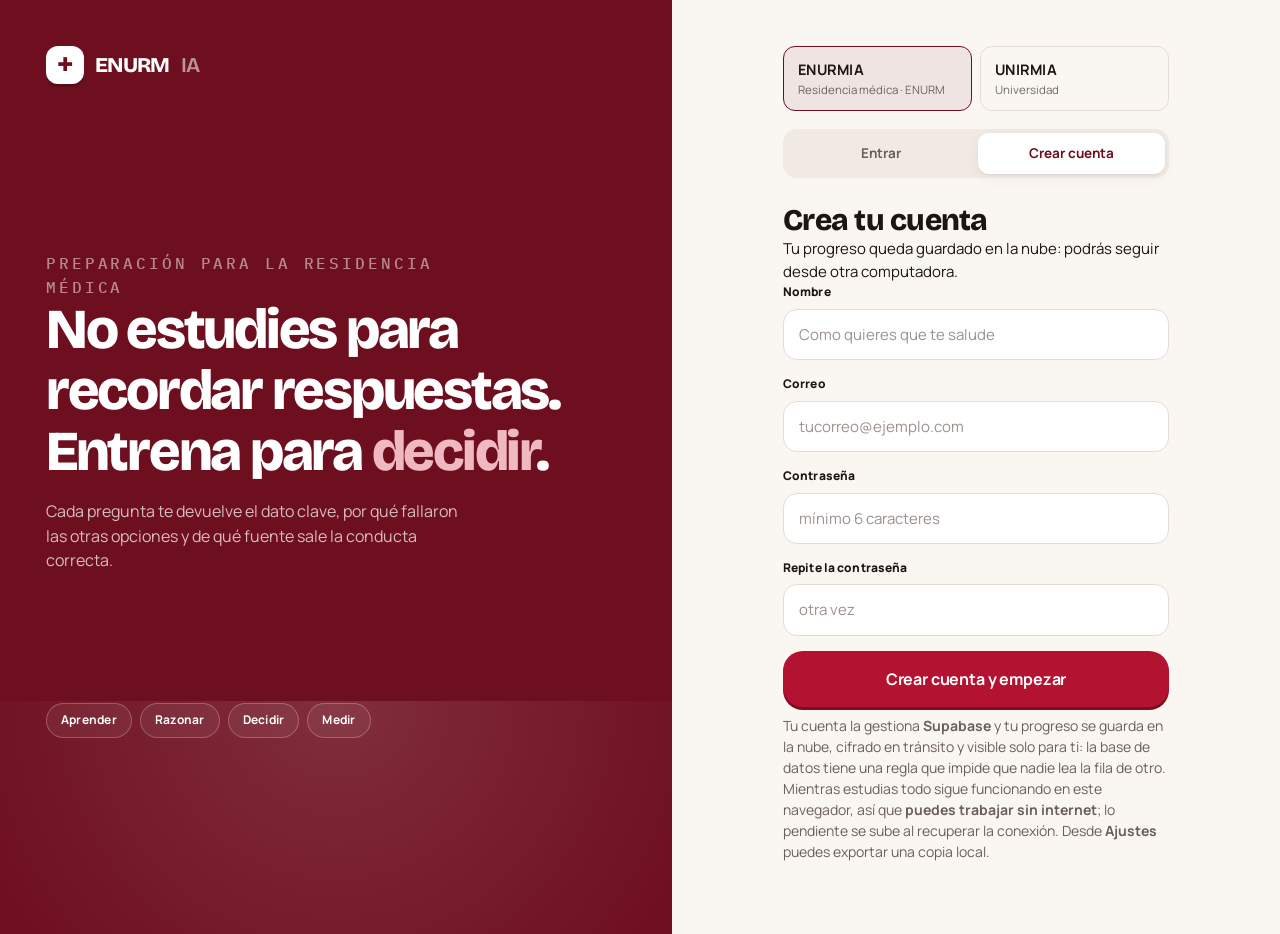
==== index.html @ 2036afc1 "UNIRMIA: completar cuatrimestres 10-13 al estandar extenso (32 materias), renombrar Cuatrimestre->Bl" ====
<!DOCTYPE html>
<html lang="es">
<head>
<meta charset="utf-8">
<meta name="viewport" content="width=device-width,initial-scale=1">
<title>ENURMIA — Entrar</title>
<link rel="icon" href="data:image/svg+xml,<svg xmlns='http://www.w3.org/2000/svg' viewBox='0 0 100 100'><rect width='100' height='100' rx='22' fill='%236E0F1F'/><path d='M12 55h16l7-18 10 34 8-22 6 12h29' stroke='white' stroke-width='7' fill='none' stroke-linecap='round' stroke-linejoin='round'/></svg>">
<link rel="stylesheet" href="assets/css/app.css">
<style>
  /* Selector de programa. Vive solo en la pantalla de entrada, asi que se
     queda aqui y no ensucia la hoja de estilos de la aplicacion. */
  .selector-programa{ display:grid; grid-template-columns:1fr 1fr; gap:8px; margin-bottom:18px; }
  .selector-programa button{
    display:flex; flex-direction:column; gap:2px; align-items:flex-start;
    padding:12px 14px; border-radius:12px; cursor:pointer; font:inherit; text-align:left;
    border:1.5px solid var(--linea, rgba(0,0,0,.12)); background:transparent;
    color:inherit; transition:border-color .15s, background .15s;
  }
  .selector-programa button b{ font-size:14.5px; letter-spacing:.02em; }
  .selector-programa button small{ font-size:11.5px; opacity:.62; line-height:1.3; }
  .selector-programa button:hover{ border-color:currentColor; }
  .selector-programa button.on{
    border-color:var(--acento, #6E0F1F);
    background:color-mix(in srgb, var(--acento, #6E0F1F) 8%, transparent);
  }
  @media (max-width:420px){ .selector-programa{ grid-template-columns:1fr; } }

  /* Planes. Mismo lenguaje que el selector de arriba: fila con borde que
     se enciende al pasar por encima. El precio va a la derecha y alineado
     entre todos para que la comparacion se lea de un vistazo. */
  .plan{
    display:flex; align-items:center; justify-content:space-between; gap:14px;
    width:100%; padding:14px 16px; margin-bottom:9px; border-radius:12px;
    cursor:pointer; font:inherit; text-align:left; color:inherit;
    border:1.5px solid var(--linea, rgba(0,0,0,.12)); background:transparent;
    transition:border-color .15s, background .15s, transform .12s;
  }
  .plan:hover{ border-color:var(--sangria-vivo); transform:translateY(-1px); }
  .plan__nom{ display:flex; flex-direction:column; gap:2px; font-size:14.5px; font-weight:800; }
  .plan__nom small{ font-size:11.5px; font-weight:600; opacity:.62; letter-spacing:0; }
  .plan__nom b{
    font-size:10px; font-weight:800; letter-spacing:.06em; text-transform:uppercase;
    color:var(--quirofano); margin-left:6px;
  }
  .plan__precio{ font-size:16px; font-weight:800; white-space:nowrap; }
  .plan--gratis{ border-color:var(--quirofano); background:var(--quirofano-luz); }
  .plan--gratis:hover{ border-color:var(--quirofano); }
  .plan--mejor{ border-color:var(--sangria-vivo); }
  .plan__sep{
    display:flex; align-items:center; gap:10px;
    margin:16px 0 12px; font-size:11.5px; opacity:.55;
  }
  .plan__sep::before, .plan__sep::after{
    content:''; flex:1; height:1px; background:var(--linea, rgba(0,0,0,.12));
  }

  /* Panel de membresia. Tapa la pantalla entera: la eleccion es el unico
     paso que queda y no conviene que compita con nada de detras. */
  .membresia-velo{
    position:fixed; inset:0; z-index:90;
    display:grid; place-items:center; padding:24px;
    background:rgba(22,16,15,.62); backdrop-filter:blur(3px);
    overflow-y:auto;
  }
  .membresia-velo__caja{
    width:100%; max-width:470px; background:var(--papel, #fff);
    border-radius:18px; padding:30px 28px;
    box-shadow:0 24px 70px rgba(0,0,0,.34);
    animation:subir .22s ease-out;
  }
  @keyframes subir{ from{ opacity:0; transform:translateY(14px); } }
  .membresia-velo__caja h2{ font-size:25px; font-weight:800; line-height:1.15; }
  .membresia-velo__sub{ color:var(--tinta-60); font-size:13.5px; margin:8px 0 22px; }
  .membresia-velo__pie{ font-size:12.5px; color:var(--tinta-60); margin-top:20px; text-align:center; }
  .membresia-velo__volver{
    background:none; border:none; padding:0; margin-bottom:14px;
    font:inherit; font-size:13px; font-weight:700; color:var(--sangria-vivo);
    cursor:pointer;
  }

  /* Dos caminos para pagar: el boton sirve en telefono, el QR en
     computadora, donde wa.me suele abrir una pagina inutil. */
  .pago{ display:grid; grid-template-columns:1fr 1fr; gap:18px; align-items:start; }
  .pago__col{ display:flex; flex-direction:column; gap:9px; }
  .pago__col--qr{ text-align:center; }
  .pago__paso{ font-size:12.5px; font-weight:800; }
  .pago__nota{ font-size:11.5px; color:var(--tinta-60); line-height:1.35; }
  .pago__qr{
    width:100%; max-width:150px; height:auto; margin:0 auto; display:block;
    border:1.5px solid var(--linea, rgba(0,0,0,.12)); border-radius:10px; padding:7px;
    background:#fff;
  }
  .btn--wa{ background:#25D366; border-color:#25D366; color:#0B3D22; }
  .btn--wa:hover{ background:#1FBA59; border-color:#1FBA59; }

  @media (max-width:520px){
    .membresia-velo{ padding:14px; }
    .membresia-velo__caja{ padding:24px 20px; }
    .pago{ grid-template-columns:1fr; gap:22px; }
    .pago__qr{ max-width:190px; }
  }
</style>
</head>
<body>

<main class="acceso">

  <section class="acceso__arte">
    <div class="marca">
      <span class="marca__sello">✚</span>
      <span id="marcaRaiz">ENURM</span><span style="opacity:.55;font-weight:600">IA</span>
    </div>

    <div class="acceso__lema">
      <p class="eyebrow" style="color:rgba(255,255,255,.5)" id="lemaCeja">Preparación para la residencia médica</p>
      <h1 id="lemaTitulo">No estudies para recordar respuestas. Entrena para <em>decidir</em>.</h1>
      <p id="lemaTexto">Cada pregunta te devuelve el dato clave, por qué fallaron las otras opciones y de qué fuente sale la conducta correcta.</p>

      <div class="acceso__trazo">
        <svg class="ecg" viewBox="0 0 600 60" preserveAspectRatio="none" style="--dash:900">
          <path d="M0 30 H80 L92 30 L100 12 L110 48 L120 30 H180 L192 30 L200 10 L212 50 L222 30 H300 L312 30 L320 12 L330 48 L340 30 H420 L432 30 L440 10 L452 50 L462 30 H600"/>
        </svg>
      </div>

      <div class="acceso__pilares">
        <span id="pilar1">Aprender</span><span id="pilar2">Razonar</span><span id="pilar3">Decidir</span><span id="pilar4">Medir</span>
      </div>
    </div>
  </section>

  <section class="acceso__panel">
    <div class="forma">

      <!-- Los dos programas son mundos separados: cuentas distintas, banco de
           preguntas distinto. Por eso esto va ARRIBA del todo y no escondido en
           un ajuste: es lo primero que hay que decidir, no una preferencia. -->
      <div class="selector-programa" role="group" aria-label="Elige tu programa">
        <button type="button" class="on" data-programa="enurm">
          <b>ENURMIA</b><small>Residencia médica · ENURM</small>
        </button>
        <button type="button" data-programa="unirm">
          <b>UNIRMIA</b><small>Universidad</small>
        </button>
      </div>

      <div class="pestanas" role="tablist">
        <button id="tabEntrar" class="on" role="tab">Entrar</button>
        <button id="tabCrear" role="tab">Crear cuenta</button>
      </div>

      <!-- ENTRAR -->
      <form id="formEntrar" autocomplete="on">
        <h2>Bienvenido de vuelta</h2>
        <p>Retoma donde lo dejaste. Tu progreso te está esperando.</p>

        <div class="campo">
          <label for="u1">Correo</label>
          <input id="u1" name="username" type="email" placeholder="tucorreo@ejemplo.com" autocomplete="username" required>
        </div>
        <div class="campo">
          <label for="p1">Contraseña</label>
          <input id="p1" name="password" type="password" placeholder="••••••••" autocomplete="current-password" required>
        </div>

        <button class="btn btn--lg btn--ancho" type="submit">Entrar y continuar</button>
        <div id="avisoEntrar"></div>
        <p class="nota-privacidad" style="margin-top:12px">
          <a href="#" id="olvide">Olvidé mi contraseña</a>
          <span id="zonaLocal" class="hidden"> · <a href="#" id="modoLocal">entrar sin conexión</a></span>
        </p>
      </form>

      <!-- CREAR -->
      <form id="formCrear" class="hidden" autocomplete="on">
        <h2>Crea tu cuenta</h2>
        <p>Tu progreso queda guardado en la nube: podrás seguir desde otra computadora.</p>

        <div class="campo">
          <label for="n2">Nombre</label>
          <input id="n2" type="text" placeholder="Como quieres que te salude" autocomplete="name" required>
        </div>
        <div class="campo">
          <label for="u2">Correo</label>
          <input id="u2" name="username" type="email" placeholder="tucorreo@ejemplo.com" autocomplete="username" required>
        </div>
        <div class="campo">
          <label for="p2">Contraseña</label>
          <input id="p2" name="password" type="password" placeholder="mínimo 6 caracteres" autocomplete="new-password" required>
        </div>
        <div class="campo">
          <label for="p3">Repite la contraseña</label>
          <input id="p3" type="password" placeholder="otra vez" autocomplete="new-password" required>
        </div>

        <button class="btn btn--lg btn--ancho btn--vivo" type="submit">Crear cuenta y empezar</button>
        <div id="avisoCrear"></div>
      </form>

      <p class="nota-privacidad" id="notaPrivacidadPie">
        Tu cuenta la gestiona <b>Supabase</b> y tu progreso se guarda en la nube, cifrado en tránsito y
        visible solo para ti: la base de datos tiene una regla que impide que nadie lea la fila de otro.
        Mientras estudias todo sigue funcionando en este navegador, así que <b>puedes trabajar sin internet</b>;
        lo pendiente se sube al recuperar la conexión. Desde <b>Ajustes</b> puedes exportar una copia local.
      </p>

    </div>
  </section>
</main>

<!-- ============================================================
     PANEL DE MEMBRESIA
     Sale por encima de todo al terminar de crear la cuenta. Va a nivel de
     pagina, no dentro del formulario, porque tiene que tapar la pantalla
     entera. Dos pasos: elegir plan, y si es de pago, pagar y activar.
     ============================================================ -->
<div id="modalPlanes" class="membresia-velo hidden" role="dialog" aria-modal="true"
     aria-labelledby="modalTitulo">
  <div class="membresia-velo__caja">

    <!-- PASO 1: elegir -->
    <div id="pasoElegir">
      <h2 id="modalTitulo">Elige cómo empezar</h2>
      <p class="membresia-velo__sub">Tu cuenta ya está creada. Solo falta decidir con qué acceso entras.</p>

      <button type="button" class="plan plan--gratis" data-plan="prueba" id="btnProbarGratis">
        <span class="plan__nom">Probar gratis<small>3 días completos, sin tarjeta</small></span>
        <span class="plan__precio">RD$0</span>
      </button>

      <div class="plan__sep"><span>o elige tu membresía</span></div>

      <div id="planesPago"></div>

      <div id="avisoPlan"></div>

      <p class="membresia-velo__pie">
        ¿Ya pagaste y tienes tu código?
        <a href="#" id="abrirCanje">Actívalo aquí</a>
      </p>
    </div>

    <!-- PASO 2: pagar y activar -->
    <div id="pasoPagar" class="hidden">
      <button type="button" class="membresia-velo__volver" id="volverPlanes">← Ver los planes</button>
      <h2>Activa tu membresía</h2>
      <p class="membresia-velo__sub">Plan elegido: <b id="planElegido"></b></p>

      <div class="pago">
        <div class="pago__col">
          <p class="pago__paso"><b>1.</b> Escríbenos por WhatsApp</p>
          <a class="btn btn--ancho btn--wa" id="btnWhatsApp" href="#" target="_blank"
             rel="noopener">Abrir WhatsApp</a>
          <p class="pago__nota">Te pasamos el número de cuenta para el pago.</p>
        </div>

        <div class="pago__col pago__col--qr">
          <p class="pago__paso">¿Estás en la computadora?</p>
          <img src="assets/img/qr-whatsapp.png" alt="Código QR para escribirnos por WhatsApp"
               class="pago__qr" width="480" height="480">
          <p class="pago__nota">Escanéalo con la cámara de tu teléfono.</p>
        </div>
      </div>

      <div class="campo" style="margin-top:20px">
        <label for="codigoAcceso"><b>2.</b> Escribe aquí el código que te enviemos</label>
        <input id="codigoAcceso" type="text" placeholder="ENUR-XXXXXXXX"
               autocomplete="off" spellcheck="false" maxlength="20">
      </div>
      <button class="btn btn--lg btn--ancho" type="button" id="btnCanjear">Activar mi membresía</button>
      <div id="avisoCanje"></div>
    </div>

  </div>
</div>

<div class="tostadas" id="tostadas"></div>

<!-- SDK de Supabase servido en local: sin CDN, sin riesgo de que cambie bajo los pies, y disponible sin internet -->
<script src="assets/js/vendor/supabase.js"></script>
<script src="assets/js/nube.js"></script>
<script src="assets/js/almacen.js"></script>
<script>
(function(){
  /* Supabase redirige aqui (fragmento #... o, segun el flujo, en la
     consulta ?...) con `type=signup` justo despues de que el estudiante
     pulsa el enlace de confirmacion de su correo. Se captura ANTES de
     tocar nada mas: crear el cliente de Supabase (mas abajo, en
     Nube.disponible()) puede limpiar ese fragmento de la URL al leerlo
     el mismo. Sin esto, el enlace devolvia aqui en silencio, sin decir
     nada, y era facil de confundir con que el registro no sirvio. */
  const veniaDeConfirmarCorreo = /type=signup/.test(location.hash) || /type=signup/.test(location.search);

  const $ = s => document.querySelector(s);
  /* El correo lo escribe quien se registra y luego se pinta con innerHTML.
     Esta pantalla no carga ui.js, asi que lleva su propio escapador. */
  const esc = t => String(t == null ? '' : t)
    .replace(/&/g, '&amp;').replace(/</g, '&lt;').replace(/>/g, '&gt;')
    .replace(/"/g, '&quot;').replace(/'/g, '&#39;');
  const fEntrar = $('#formEntrar'), fCrear = $('#formCrear');
  const tEntrar = $('#tabEntrar'), tCrear = $('#tabCrear');
  const hayNube = !!(window.Nube && Nube.disponible());

  function pestana(cual){
    const entrar = cual === 'entrar';
    tEntrar.classList.toggle('on', entrar);
    tCrear.classList.toggle('on', !entrar);
    fEntrar.classList.toggle('hidden', !entrar);
    fCrear.classList.toggle('hidden', entrar);
  }
  tEntrar.onclick = () => pestana('entrar');
  tCrear.onclick  = () => pestana('crear');

  /* ---------- programa: ENURMIA o UNIRMIA ----------
     Son dos plataformas con la misma maquinaria pero distinto publico y
     distinto banco de preguntas. Las cuentas NO se comparten: quien se
     registra en una no existe en la otra. Por eso al ENTRAR este selector
     es solo decoracion (manda lo que diga el servidor sobre esa cuenta) y
     al CREAR CUENTA es lo que decide en cual nace. */
  const TEXTOS = {
    enurm: {
      raiz: 'ENURM',
      ceja: 'Preparación para la residencia médica',
      titulo: 'No estudies para recordar respuestas. Entrena para <em>decidir</em>.',
      texto: 'Cada pregunta te devuelve el dato clave, por qué fallaron las otras opciones y de qué fuente sale la conducta correcta.',
      pilares: ['Aprender','Razonar','Decidir','Medir'],
      crear: 'Tu progreso queda guardado en la nube: podrás seguir desde otra computadora.'
    },
    unirm: {
      raiz: 'UNIRM',
      ceja: 'Para estudiantes de medicina',
      titulo: 'Llega al examen sabiendo <em>por qué</em>, no solo qué.',
      texto: 'Preguntas por asignatura, organizadas en bloques, con la explicación completa detrás de cada respuesta.',
      pilares: ['Asignaturas','Razonar','Practicar','Medir'],
      crear: 'Cuenta de estudiante. Tu progreso se guarda en la nube y va contigo a cualquier computadora.'
    }
  };

  let programa = 'enurm';
  try { programa = localStorage.getItem('enurm.programa') === 'unirm' ? 'unirm' : 'enurm'; } catch (e) {}

  /* Definido aqui arriba (antes de pintarPrograma) a proposito: pintarPrograma()
     se llama mas abajo en este mismo script, ANTES de llegar a donde antes
     vivian estas constantes, y una `const` no esta disponible hasta que su
     propia linea se ejecuta (a diferencia de una `function`, que si sube
     entera). Referenciar PRECIOS desde pintarPlanes() con la declaracion
     todavia mas abajo tiraba "Cannot access before initialization". */
  const NOMBRE_PLAN = { mensual:'1 mes', trimestral:'3 meses',
                        semestral:'6 meses', anual:'12 meses' };

  /* UNIRMIA cuesta menos que ENURMIA: son publicos distintos (estudiante
     de universidad vs. residente que ya trabaja) y bancos de tamano
     distinto. Una sola tabla aqui, no dos formularios de precios
     duplicados: pintarPlanes() rehace los botones de #planesPago cada vez
     que cambia el programa elegido. */
  const PRECIOS = {
    enurm: { mensual:450, trimestral:1200, semestral:2500, anual:4000 },
    unirm: { mensual:250, trimestral:700,  semestral:1200, anual:2000 }
  };
  const MESES_PLAN = { mensual:1, trimestral:3, semestral:6, anual:12 };

  function pintarPlanes(){
    const precios = PRECIOS[programa] || PRECIOS.enurm;
    const base = precios.mensual;
    $('#planesPago').innerHTML = ['mensual','trimestral','semestral','anual'].map(id => {
      const precio = precios[id], meses = MESES_PLAN[id];
      const porMes = Math.round(precio / meses);
      const ahorra = base * meses - precio;
      const mejor = id === 'anual';
      const nota = 'RD$' + porMes + ' al mes' + (ahorra > 0 ? ' · ahorras RD$' + ahorra.toLocaleString('es-DO') : '');
      return '<button type="button" class="plan' + (mejor ? ' plan--mejor' : '') +
        '" data-plan="' + id + '" data-meses="' + meses + '" data-precio="' + precio + '">' +
        '<span class="plan__nom">' + esc(NOMBRE_PLAN[id]) + (mejor ? ' <b>mejor precio</b>' : '') +
        '<small>' + nota + '</small></span>' +
        '<span class="plan__precio">RD$' + precio.toLocaleString('es-DO') + '</span></button>';
    }).join('');
  }

  function pintarPrograma(){
    const t = TEXTOS[programa];
    document.getElementById('marcaRaiz').textContent = t.raiz;
    document.getElementById('lemaCeja').textContent = t.ceja;
    document.getElementById('lemaTitulo').innerHTML = t.titulo;
    document.getElementById('lemaTexto').textContent = t.texto;
    t.pilares.forEach((x, i) => { document.getElementById('pilar' + (i + 1)).textContent = x; });
    const sub = fCrear.querySelector('p');
    if (sub) sub.textContent = t.crear;
    document.querySelectorAll('[data-programa]').forEach(b =>
      b.classList.toggle('on', b.dataset.programa === programa));
    document.title = t.raiz + 'IA — Entrar';
    pintarPlanes();
  }

  document.querySelectorAll('[data-programa]').forEach(b => b.onclick = () => {
    programa = b.dataset.programa;
    try { localStorage.setItem('enurm.programa', programa); } catch (e) {}
    pintarPrograma();
  });
  pintarPrograma();

  /* Promoción de registro (26/09/2026-30/09/2026): mientras dura la
     ventana, el botón "Probar gratis" anuncia el mes gratis en vez de
     los 3 días de siempre. Es solo la copia visible -- lo que de verdad
     se otorga lo decide el servidor en abrir_prueba() (MIGRACION_PROMO_
     REGISTRO.sql), que usa su propia fecha, no la de este navegador.
     Pasada la ventana, este bloque deja de aplicar solo, sin que haga
     falta tocar nada más. */
  (function aplicarPromoRegistro(){
    const hoy = new Date();
    const inicio = new Date('2026-09-26T00:00:00');
    const fin = new Date('2026-10-01T00:00:00'); // fin exclusivo: hasta el 30/09 completo
    if (hoy < inicio || hoy >= fin) return;
    const b = document.getElementById('btnProbarGratis');
    if (!b) return;
    const nom = b.querySelector('.plan__nom');
    if (nom) nom.innerHTML = '1 mes gratis<small>Promoción de registro por tiempo limitado, sin tarjeta</small>';
  })();

  function aviso(donde, texto, ok){
    donde.innerHTML = '<div class="aviso' + (ok ? ' aviso--ok' : '') + '">' + texto + '</div>';
  }
  function ocupado(form, si, texto){
    const b = form.querySelector('button[type=submit]');
    if (!b) return;
    if (si){ b.dataset.txt = b.dataset.txt || b.textContent; b.textContent = texto || 'Un momento…'; b.disabled = true; }
    else { b.textContent = b.dataset.txt || b.textContent; b.disabled = false; }
  }

  // Las cuentas locales de antes siguen sirviendo para entrar sin conexion.
  const locales = Almacen.usuarios().filter(u => !u.nube);
  if (locales.length) $('#zonaLocal').classList.remove('hidden');
  if (!Almacen.usuarios().length) pestana('crear');

  if (!hayNube){
    aviso($('#avisoEntrar'), locales.length
      ? 'Sin conexión con el servidor. Puedes entrar sin conexión con una cuenta de este navegador.'
      : 'Sin conexión con el servidor. Necesitas conexión para crear tu cuenta la primera vez.');
  }

  /* Tras autenticar: decidir en que direccion va el progreso.
     Regla: gana el lado con mas actividad acumulada, y si el estudiante
     ya usaba la app con cuenta local, ese progreso se adopta y se sube. */
  async function sincronizarAlEntrar(user, correo){
    const nombre = (user.user_metadata && user.user_metadata.nombre) || (correo || '').split('@')[0];

    /* A que programa pertenece esta cuenta lo decide `perfiles.programa` en
       el servidor, no el boton que este pulsado aqui. Si alguien elige
       UNIRMIA y entra con una cuenta de ENURMIA, entra en ENURMIA: es SU
       cuenta la que manda. El selector solo importa al crear una nueva. */
    let suyo = programa;
    try {
      const perfil = await Nube.perfil();
      if (perfil && perfil.programa) suyo = perfil.programa;
    } catch (e) {}

    Almacen.abrirSesionNube(user.id, nombre, correo, suyo);
    if (suyo !== programa){
      programa = suyo;
      try { localStorage.setItem('enurm.programa', programa); } catch (e) {}
      pintarPrograma();
    }

    const pesoAqui = Almacen.peso(Almacen.datos());
    let r = null;
    try { r = await Nube.bajar(); } catch (e) { r = null; }
    const enNube = (r && r.ok && r.fila && r.fila.datos) ? r.fila.datos : null;
    const pesoNube = Almacen.peso(enNube);

    if (pesoNube > pesoAqui){
      Almacen.adoptar(enNube);
      return 'Progreso recuperado de la nube.';
    }
    if (pesoAqui > 0){
      Almacen.sincronizarYa();
      return 'Subiendo tu progreso de este navegador…';
    }
    // Cuenta de nube recien estrenada y vacia: rescatar la cuenta local previa
    const viejo = Almacen.mejorLocal();
    if (viejo){
      Almacen.adoptar(JSON.parse(JSON.stringify(viejo.datos)));
      Almacen.sincronizarYa();
      return 'Encontramos tu progreso anterior en este navegador y lo estamos subiendo.';
    }
    return '';
  }

  function pasar(donde, texto){
    aviso(donde, texto || 'Listo. Abriendo tu panel…', true);
    setTimeout(() => location.href = 'app.html', 900);
  }

  /* ---------- planes y membresia ----------
     El numero va aqui, en un solo sitio, para poder cambiarlo sin buscar
     por todo el archivo. Formato de wa.me: pais + numero, sin signos.
     (NOMBRE_PLAN, PRECIOS, MESES_PLAN y pintarPlanes viven mas arriba,
     junto a pintarPrograma, que los necesita desde su primera llamada.) */
  const WHATSAPP = '18099991111';

  function verPlanes(){
    $('#modalPlanes').classList.remove('hidden');
    document.body.style.overflow = 'hidden';
  }

  function correoEnUso(){
    return ($('#u2').value.trim() || $('#u1').value.trim()).toLowerCase();
  }

  function textoWhatsApp(plan, precio){
    return 'Hola, quiero activar mi membresía de ' + TEXTOS[programa].raiz + 'IA.\n\n' +
           'Plan: ' + (NOMBRE_PLAN[plan] || plan) + ' — RD$' + precio + '\n' +
           'Mi correo de la cuenta: ' + correoEnUso() + '\n\n' +
           '¿Me pasas el número de cuenta para hacer el pago?';
  }

  function verPaso(cual){
    $('#pasoElegir').classList.toggle('hidden', cual !== 'elegir');
    $('#pasoPagar').classList.toggle('hidden', cual !== 'pagar');
    $('.membresia-velo__caja').scrollTop = 0;
  }

  $('#pasoElegir').addEventListener('click', async e => {
    const b = e.target.closest('.plan');
    if (!b) return;
    const plan = b.dataset.plan;

    if (plan === 'prueba'){
      b.disabled = true;
      aviso($('#avisoPlan'), 'Abriendo tu prueba…', true);
      const r = await Nube.abrirPrueba();
      b.disabled = false;
      if (!r.ok){
        // Si ya la gastó no la dejamos encallada: lo que necesita es pagar,
        // y lo tiene justo delante.
        return aviso($('#avisoPlan'), r.error + ' Elige una membresía para continuar.');
      }
      const mensajeAcceso = r.plan === 'cortesia'
        ? 'Tienes 1 mes completo de regalo por registrarte esta semana. Entrando…'
        : 'Tienes 3 días completos. Entrando…';
      return pasar($('#avisoPlan'), mensajeAcceso);
    }

    $('#planElegido').textContent =
      (NOMBRE_PLAN[plan] || plan) + ' — RD$' + Number(b.dataset.precio).toLocaleString('es-DO');
    $('#btnWhatsApp').href = 'https://wa.me/' + WHATSAPP + '?text=' +
                             encodeURIComponent(textoWhatsApp(plan, b.dataset.precio));
    verPaso('pagar');
  });

  $('#volverPlanes').onclick = () => verPaso('elegir');

  $('#abrirCanje').onclick = e => {
    e.preventDefault();
    $('#planElegido').textContent = 'el que ya pagaste';
    $('#btnWhatsApp').href = 'https://wa.me/' + WHATSAPP;
    verPaso('pagar');
    $('#codigoAcceso').focus();
  };

  $('#btnCanjear').onclick = async () => {
    const codigo = $('#codigoAcceso').value.trim();
    if (codigo.length < 6) return aviso($('#avisoCanje'), 'Escribe el código completo.');

    const b = $('#btnCanjear');
    b.disabled = true; b.textContent = 'Comprobando…';
    const r = await Nube.canjearCodigo(codigo);
    b.disabled = false; b.textContent = 'Activar mi membresía';

    if (!r.ok) return aviso($('#avisoCanje'), r.error);
    pasar($('#avisoCanje'), 'Membresía activa hasta el ' +
          new Date(r.vence + 'T00:00:00').toLocaleDateString('es-DO',
            { day:'numeric', month:'long', year:'numeric' }) + '. Entrando…');
  };

  /* ---------- crear cuenta ---------- */
  fCrear.onsubmit = async e => {
    e.preventDefault();
    const nombre = $('#n2').value.trim();
    const correo = $('#u2').value.trim().toLowerCase();
    const clave = $('#p2').value, clave2 = $('#p3').value;

    if (!/.+@.+\..+/.test(correo)) return aviso($('#avisoCrear'), 'Escribe un correo válido.');
    if (clave.length < 6)  return aviso($('#avisoCrear'), 'La contraseña necesita al menos 6 caracteres.');
    if (clave !== clave2)  return aviso($('#avisoCrear'), 'Las dos contraseñas no coinciden.');
    if (!hayNube)          return aviso($('#avisoCrear'), 'No hay conexión con el servidor. Inténtalo cuando vuelvas a tener internet.');

    ocupado(fCrear, true, 'Creando tu cuenta…');
    const r = await Nube.registrar(correo, clave, nombre, programa);
    if (!r.ok){ ocupado(fCrear, false); return aviso($('#avisoCrear'), r.error); }

    /* Con la confirmacion por correo activada, aqui todavia no hay sesion,
       asi que no se puede abrir la prueba ni canjear nada: el panel de
       planes no cabe en este momento. Se le dice lo que falta y lo que
       viene despues, para que no parezca que el proceso se corto a medias.
       Al entrar ya confirmado, fEntrar detecta que no tiene suscripcion y
       le muestra el panel entonces. */
    if (r.confirmar){
      ocupado(fCrear, false);
      return aviso($('#avisoCrear'),
        '<b>Ya casi.</b> Te enviamos un correo a <b>' + esc(correo) + '</b>. ' +
        'Abre el enlace para confirmar tu cuenta y vuelve a entrar aquí: ' +
        'al hacerlo eliges tu acceso, y puedes empezar con <b>3 días gratis</b>.', true);
    }
    await sincronizarAlEntrar(r.usuario, correo);
    ocupado(fCrear, false);
    // La cuenta ya existe y la sesion esta abierta; ahora elige acceso.
    verPlanes();
  };

  /* ---------- entrar ---------- */
  fEntrar.onsubmit = async e => {
    e.preventDefault();
    const correo = $('#u1').value.trim().toLowerCase();
    const clave  = $('#p1').value;

    if (!hayNube) return aviso($('#avisoEntrar'), 'Sin conexión. Usa “entrar sin conexión” si ya tienes cuenta en este navegador.');

    ocupado(fEntrar, true, 'Entrando…');
    const r = await Nube.entrar(correo, clave);
    if (!r.ok){ ocupado(fEntrar, false); return aviso($('#avisoEntrar'), r.error); }

    const msg = await sincronizarAlEntrar(r.usuario, correo);
    ocupado(fEntrar, false);

    /* Quien nunca eligio acceso (cuentas anteriores a los planes, o quien
       cerro la pestana en esta pantalla) ve los planes en vez de entrar a
       secas. Si ya tiene suscripcion, aunque este vencida, pasa: el
       bloqueo por vencimiento se decide dentro de la app, no aqui. */
    const sus = await Nube.miSuscripcion();
    if (!sus) return verPlanes();

    pasar($('#avisoEntrar'), msg);
  };

  /* ---------- recuperar contrasena ---------- */
  $('#olvide').onclick = async ev => {
    ev.preventDefault();
    const correo = $('#u1').value.trim().toLowerCase();
    if (!/.+@.+\..+/.test(correo)) return aviso($('#avisoEntrar'), 'Escribe arriba tu correo y vuelve a pulsar.');
    if (!hayNube) return aviso($('#avisoEntrar'), 'Necesitas conexión para recuperar la contraseña.');
    const r = await Nube.recuperar(correo);
    aviso($('#avisoEntrar'), r.ok
      ? 'Te enviamos un enlace a <b>' + correo + '</b> para poner una contraseña nueva.'
      : r.error, r.ok);
  };

  /* ---------- salida de emergencia: cuenta local sin conexion ---------- */
  $('#modoLocal').onclick = ev => {
    ev.preventDefault();
    const u = prompt('Usuario local (los de antes de la nube):', locales[0] ? locales[0].usuario : '');
    if (!u) return;
    const c = prompt('Contraseña de esa cuenta local:');
    if (c === null) return;
    const r = Almacen.entrar(u.trim().toLowerCase(), c);
    if (!r.ok) return aviso($('#avisoEntrar'), r.error);
    pasar($('#avisoEntrar'), 'Entrando sin conexión. Lo que estudies se sincronizará cuando entres con tu cuenta de la nube.');
  };

  /* ---------- bienvenida tras confirmar el correo ----------
     Si Supabase acaba de traer al estudiante de vuelta desde el enlace
     de confirmacion, se le avisa aqui mismo en vez de dejarlo en una
     pantalla que no dice nada. Se limpia la URL primero para que el
     fragmento no se quede pegado ni el aviso vuelva a salir si refresca. */
  if (veniaDeConfirmarCorreo) {
    history.replaceState(null, '', location.pathname);
    pestana('entrar');
    (async () => {
      if (!hayNube){
        aviso($('#avisoEntrar'), '✅ <b>Correo confirmado.</b> Entra con tu contraseña cuando tengas conexión.', true);
        return;
      }
      aviso($('#avisoEntrar'), '📬 Confirmando tu cuenta…', true);
      // La confirmacion por enlace ya suele dejar la sesion abierta sola;
      // si no fue asi (por ejemplo, se abrio en otro dispositivo), se le
      // pide entrar con su contraseña, pero siempre dejando claro que el
      // correo SI quedo confirmado.
      const u = await Nube.usuario();
      if (!u){
        aviso($('#avisoEntrar'), '✅ <b>Tu correo quedó confirmado.</b> Ahora entra con tu contraseña para continuar.', true);
        return;
      }
      const msg = await sincronizarAlEntrar(u, u.email);
      const sus = await Nube.miSuscripcion();
      if (!sus) return verPlanes();
      pasar($('#avisoEntrar'), '✅ <b>¡Correo confirmado! Bienvenido a ' + TEXTOS[programa].raiz + 'IA.</b> ' + msg);
    })();
  }

  // si ya hay sesion abierta, pasar directo
  if (Almacen.sesion()) location.replace('app.html');
})();
</script>
</body>
</html>
---- assets/css/app.css ----
/* ============================================================
   ENURMIA — sistema visual
   Direccion: instrumental medico. Sangria como marca,
   materiales de quirofano como paleta de apoyo.
   ============================================================ */

@import url('https://fonts.googleapis.com/css2?family=Bricolage+Grotesque:opsz,wght@12..96,400;12..96,600;12..96,700;12..96,800&family=Manrope:wght@400;500;600;700;800&family=IBM+Plex+Mono:wght@400;500;600&display=swap');

/* ---------- tokens ---------- */
:root{
  --sangria:#6E0F1F;
  --sangria-vivo:#B31331;
  --sangria-luz:#F3DDE0;
  --sangria-tinta:#4A0812;

  --hueso:#FAF6F2;
  --hueso-hondo:#F1E9E3;
  --papel:#FFFFFF;
  --carbon:#16100F;
  --carbon-suave:#2A1F1D;

  --quirofano:#4E8C74;
  --quirofano-luz:#DCEDE4;
  --yodo:#C8873A;
  --yodo-luz:#F7E8D2;
  --suero:#7FA8C4;
  --suero-luz:#DFECF4;
  --lila:#8E7BB0;
  --lila-luz:#EAE3F3;

  --tinta:#1D1512;
  --tinta-60:#6B5F5A;
  --tinta-40:#9C918C;
  --linea:#E7DCD4;

  --display:'Bricolage Grotesque','Manrope',system-ui,sans-serif;
  --texto:'Manrope',system-ui,-apple-system,sans-serif;
  --mono:'IBM Plex Mono',ui-monospace,'Cascadia Mono',monospace;

  --r-xs:10px; --r-sm:14px; --r-md:20px; --r-lg:26px; --r-xl:34px;
  --sombra-baja:0 1px 2px rgba(45,20,15,.06), 0 4px 14px rgba(45,20,15,.05);
  --sombra-media:0 2px 6px rgba(45,20,15,.07), 0 14px 34px rgba(45,20,15,.09);
  --sombra-alta:0 8px 20px rgba(45,20,15,.10), 0 30px 60px rgba(45,20,15,.14);
  --salida:cubic-bezier(.22,1,.36,1);
  --rebote:cubic-bezier(.34,1.56,.64,1);
}

*,*::before,*::after{box-sizing:border-box}
html,body{height:100%}
body{
  margin:0;background:var(--hueso);color:var(--tinta);
  font-family:var(--texto);font-size:15px;line-height:1.55;
  -webkit-font-smoothing:antialiased;
  overflow-x:hidden;
}
h1,h2,h3,h4{font-family:var(--display);margin:0;letter-spacing:-.025em;line-height:1.08;font-weight:700}
p{margin:0}
button,input,textarea,select{font:inherit;color:inherit}
a{color:inherit;text-decoration:none}
::selection{background:var(--sangria-vivo);color:#fff}
:focus-visible{outline:2.5px solid var(--sangria-vivo);outline-offset:3px;border-radius:6px}

/* barra de scroll */
::-webkit-scrollbar{width:11px;height:11px}
::-webkit-scrollbar-track{background:transparent}
::-webkit-scrollbar-thumb{background:#DCCFC7;border:3px solid var(--hueso);border-radius:99px}
::-webkit-scrollbar-thumb:hover{background:#C6B4AA}

/* ---------- utilidades ---------- */
.mono{font-family:var(--mono);font-variant-numeric:tabular-nums}
.eyebrow{font-family:var(--mono);font-size:10.5px;letter-spacing:.18em;text-transform:uppercase;color:var(--tinta-40);font-weight:500}
.muted{color:var(--tinta-60)}
.center{display:grid;place-items:center}
.row{display:flex;align-items:center;gap:12px}
.row-b{display:flex;align-items:center;justify-content:space-between;gap:12px}
.wrap{flex-wrap:wrap}
.grow{flex:1}
.hidden{display:none !important}
.nowrap{white-space:nowrap}

/* ============================================================
   FIRMA VISUAL — el trazo de electrocardiograma
   ============================================================ */
.ecg{display:block;width:100%;height:100%;overflow:visible}
.ecg path{
  fill:none;stroke:currentColor;stroke-width:2;
  stroke-linecap:round;stroke-linejoin:round;
  stroke-dasharray:var(--dash,1000);
  stroke-dashoffset:var(--dash,1000);
  animation:latido 3.2s linear infinite;
}
@keyframes latido{
  0%{stroke-dashoffset:var(--dash,1000)}
  55%,100%{stroke-dashoffset:0}
}
.ecg--pausa path{animation:none;stroke-dashoffset:0}

/* ============================================================
   BOTONES — todo lo presionable se hunde
   ============================================================ */
.btn{
  --btn-bg:var(--sangria);--btn-fg:#fff;--btn-borde:var(--sangria-tinta);
  position:relative;display:inline-flex;align-items:center;justify-content:center;gap:9px;
  padding:12px 22px;border:none;border-radius:var(--r-sm);
  background:var(--btn-bg);color:var(--btn-fg);
  font-weight:700;font-size:14px;letter-spacing:-.01em;cursor:pointer;
  box-shadow:0 3px 0 var(--btn-borde);
  transition:transform .12s var(--salida),box-shadow .12s var(--salida),filter .18s ease;
  user-select:none;
}
.btn:hover{filter:brightness(1.08)}
.btn:active{transform:translateY(3px);box-shadow:0 0 0 var(--btn-borde)}
.btn[disabled]{opacity:.4;pointer-events:none}
.btn--vivo{--btn-bg:var(--sangria-vivo);--btn-borde:#7C0D22}
.btn--carbon{--btn-bg:var(--carbon);--btn-borde:#000}
.btn--verde{--btn-bg:var(--quirofano);--btn-borde:#33604F}
.btn--fantasma{--btn-bg:var(--papel);--btn-fg:var(--tinta);--btn-borde:var(--linea);border:1px solid var(--linea)}
.btn--claro{--btn-bg:var(--sangria-luz);--btn-fg:var(--sangria);--btn-borde:#E2C3C8}
.btn--sm{padding:8px 15px;font-size:13px;border-radius:11px}
.btn--lg{padding:16px 30px;font-size:16px;border-radius:var(--r-md)}
.btn--ancho{width:100%}

.icono{
  display:inline-grid;place-items:center;width:38px;height:38px;flex:none;
  border-radius:50%;border:1px solid var(--linea);background:var(--papel);
  cursor:pointer;box-shadow:0 2px 0 var(--linea);
  transition:transform .12s var(--salida),box-shadow .12s var(--salida),background .18s;
}
.icono:hover{background:var(--hueso-hondo)}
.icono:active{transform:translateY(2px);box-shadow:none}
.icono--activo{background:var(--carbon);color:#fff;border-color:var(--carbon);box-shadow:0 2px 0 #000}

/* ---------- chips ---------- */
.chip{
  display:inline-flex;align-items:center;gap:6px;
  padding:5px 12px;border-radius:99px;background:var(--hueso-hondo);
  font-size:12px;font-weight:700;color:var(--tinta-60);white-space:nowrap;
  border:1px solid transparent;
}
.chip--sangria{background:var(--sangria-luz);color:var(--sangria)}
.chip--verde{background:var(--quirofano-luz);color:#33604F}
.chip--yodo{background:var(--yodo-luz);color:#8A5B1E}
.chip--suero{background:var(--suero-luz);color:#3F6B8C}
.chip--lila{background:var(--lila-luz);color:#5E4A82}
.chip--carbon{background:var(--carbon);color:#fff}
button.chip{cursor:pointer;transition:transform .12s var(--salida)}
button.chip:active{transform:translateY(2px)}
button.chip.on{background:var(--carbon);color:#fff}

/* ---------- cards ---------- */
.card{
  background:var(--papel);border-radius:var(--r-lg);padding:22px;
  box-shadow:var(--sombra-baja);border:1px solid rgba(231,220,212,.75);
  transition:transform .3s var(--salida),box-shadow .3s var(--salida);
}
.card--flota:hover{transform:translateY(-3px);box-shadow:var(--sombra-media)}
.card--sangria{background:var(--sangria);color:#fff;border-color:transparent}
.card--carbon{background:var(--carbon);color:#fff;border-color:transparent}
.card--rosa{background:var(--sangria-luz);border-color:#EBD2D6}
.card--verde{background:var(--quirofano-luz);border-color:#CBE3D7}
.card--suero{background:var(--suero-luz);border-color:#CFE1EC}
.card--yodo{background:var(--yodo-luz);border-color:#EEDABE}
.card--lila{background:var(--lila-luz);border-color:#DDD2EC}

/* ============================================================
   LOGIN
   ============================================================ */
.acceso{min-height:100vh;display:grid;grid-template-columns:1.05fr .95fr}
.acceso__arte{
  position:relative;overflow:hidden;padding:46px;
  background:var(--sangria);color:#fff;display:flex;flex-direction:column;
}
.acceso__arte::after{
  content:'';position:absolute;inset:auto -20% -35% -20%;height:60%;
  background:radial-gradient(60% 100% at 50% 0%,rgba(255,255,255,.13),transparent 70%);
  pointer-events:none;
}
.marca{display:flex;align-items:center;gap:11px;font-family:var(--display);font-weight:800;font-size:21px;letter-spacing:-.03em}
.marca__sello{
  width:38px;height:38px;border-radius:12px;display:grid;place-items:center;
  background:#fff;color:var(--sangria);font-size:19px;flex:none;
  box-shadow:0 3px 0 rgba(0,0,0,.18);
}
/* Centrado en el espacio libre, no pegado al fondo. Con margin-top:auto a
   secas el lema se iba abajo del todo y en pantallas altas quedaba en la
   esquina inferior con un hueco enorme sobre el. Con auto arriba Y abajo
   se reparte el sobrante por igual. */
.acceso__lema{margin-top:auto;margin-bottom:auto;max-width:520px;position:relative;z-index:1}
.acceso__lema h1{font-size:clamp(34px,4.4vw,58px);font-weight:800;letter-spacing:-.04em}
.acceso__lema h1 em{font-style:normal;color:#F0B8C0;position:relative;white-space:nowrap}
.acceso__lema p{margin-top:16px;font-size:16px;color:rgba(255,255,255,.72);max-width:420px}
.acceso__trazo{height:78px;margin-top:26px;color:rgba(255,255,255,.5)}
.acceso__pilares{display:flex;gap:8px;margin-top:26px;flex-wrap:wrap}
.acceso__pilares span{
  padding:7px 14px;border-radius:99px;border:1px solid rgba(255,255,255,.24);
  font-size:12px;font-weight:700;letter-spacing:.02em;background:rgba(255,255,255,.06);
}
.acceso__panel{padding:46px;display:grid;place-items:center;background:var(--hueso)}
.forma{width:100%;max-width:386px}
.forma h2{font-size:30px;font-weight:800}
.forma>p{color:var(--tinta-60);margin-top:8px;margin-bottom:26px;font-size:14px}
.campo{margin-bottom:15px}
.campo label{display:block;font-size:12px;font-weight:800;margin-bottom:7px;letter-spacing:.01em}
.campo input{
  width:100%;padding:13px 15px;border-radius:var(--r-sm);
  border:1.5px solid var(--linea);background:var(--papel);
  transition:border-color .18s,box-shadow .18s,transform .18s var(--salida);
}
.campo input:focus{outline:none;border-color:var(--sangria-vivo);box-shadow:0 0 0 4px rgba(179,19,49,.11)}
.campo input::placeholder{color:var(--tinta-40)}
.pestanas{display:flex;gap:4px;padding:4px;background:var(--hueso-hondo);border-radius:var(--r-sm);margin-bottom:26px}
.pestanas button{
  flex:1;padding:10px;border:none;background:transparent;border-radius:11px;
  font-weight:700;font-size:13.5px;cursor:pointer;color:var(--tinta-60);
  transition:all .22s var(--salida);
}
.pestanas button.on{background:var(--papel);color:var(--sangria);box-shadow:var(--sombra-baja)}
.aviso{
  margin-top:16px;padding:11px 14px;border-radius:var(--r-sm);font-size:13px;font-weight:600;
  background:var(--sangria-luz);color:var(--sangria);border-left:3px solid var(--sangria-vivo);
  animation:aparece .3s var(--salida);
}
.aviso--ok{background:var(--quirofano-luz);color:#33604F;border-left-color:var(--quirofano)}
.nota-privacidad{margin-top:22px;font-size:12px;color:var(--tinta-40);line-height:1.5}

@media(max-width:900px){
  .acceso{grid-template-columns:1fr}
  .acceso__arte{padding:30px;min-height:auto}
  .acceso__lema h1{font-size:34px}
  .acceso__trazo{height:52px;margin-top:18px}
  .acceso__panel{padding:30px 22px 60px}
}

/* ============================================================
   ESQUELETO DE LA APP
   ============================================================ */
.app{display:grid;grid-template-columns:236px 1fr;min-height:100vh}

.rail{
  position:sticky;top:0;height:100vh;padding:20px 14px;
  background:var(--carbon);color:#fff;display:flex;flex-direction:column;gap:6px;
}
.rail__marca{display:flex;align-items:center;gap:10px;padding:6px 8px 20px;font-family:var(--display);font-weight:800;font-size:18px;letter-spacing:-.03em}
.rail__marca .marca__sello{width:32px;height:32px;border-radius:10px;font-size:16px;background:var(--sangria-vivo);color:#fff;box-shadow:0 2px 0 #6E0F1F}
.rail__link{
  display:flex;align-items:center;gap:11px;padding:10px 12px;border-radius:13px;
  color:rgba(255,255,255,.62);font-weight:600;font-size:14px;cursor:pointer;
  border:none;background:transparent;width:100%;text-align:left;
  transition:background .2s,color .2s,transform .12s var(--salida);
}
.rail__link .em{font-size:16px;width:20px;text-align:center;flex:none}
.rail__link:hover{background:rgba(255,255,255,.07);color:#fff}
.rail__link:active{transform:translateY(2px)}
.rail__link.on{background:var(--sangria-vivo);color:#fff;box-shadow:0 3px 0 #6E0F1F}
.rail__sep{height:1px;background:rgba(255,255,255,.1);margin:12px 8px}
.rail__pie{margin-top:auto;padding:12px;border-radius:var(--r-md);background:rgba(255,255,255,.06)}
.rail__pie .eyebrow{color:rgba(255,255,255,.4)}
.rail__racha{display:flex;align-items:baseline;gap:7px;margin-top:4px}
.rail__racha b{font-family:var(--display);font-size:26px;font-weight:800}
.rail__trazo{height:26px;color:var(--sangria-vivo);margin-top:6px}

.lienzo{padding:22px 30px 90px;max-width:1320px;width:100%}

.barra-sup{display:flex;align-items:center;gap:14px;margin-bottom:22px}
.buscador{
  flex:1;max-width:430px;display:flex;align-items:center;gap:9px;
  padding:10px 16px;border-radius:99px;background:var(--papel);
  border:1px solid var(--linea);box-shadow:var(--sombra-baja);
}
.buscador input{border:none;background:transparent;width:100%;outline:none;font-size:14px}
.perfil{
  display:flex;align-items:center;gap:10px;padding:6px 14px 6px 6px;border-radius:99px;
  background:var(--papel);border:1px solid var(--linea);box-shadow:var(--sombra-baja);cursor:pointer;
  transition:transform .12s var(--salida);
}
.perfil:active{transform:translateY(2px)}
.avatar{
  width:34px;height:34px;border-radius:50%;display:grid;place-items:center;flex:none;
  background:var(--sangria);color:#fff;font-weight:800;font-size:14px;font-family:var(--display);
}
.perfil small{display:block;color:var(--tinta-40);font-size:11px;line-height:1.2}
.perfil b{font-size:13px;line-height:1.2}

/* ---------- encabezado de vista ---------- */
.encabezado{margin-bottom:20px}
.encabezado h1{font-size:clamp(26px,3vw,38px);font-weight:800}
.encabezado p{color:var(--tinta-60);margin-top:6px;max-width:640px}

/* ---------- rejillas ---------- */
.rejilla{display:grid;gap:16px}
.rejilla--2{grid-template-columns:repeat(2,1fr)}
.rejilla--3{grid-template-columns:repeat(3,1fr)}
.rejilla--4{grid-template-columns:repeat(4,1fr)}
.rejilla--tablero{grid-template-columns:1.55fr .95fr;align-items:start}
@media(max-width:1100px){
  .rejilla--tablero,.rejilla--4{grid-template-columns:repeat(2,1fr)}
  .rejilla--3{grid-template-columns:repeat(2,1fr)}
}
@media(max-width:720px){
  .rejilla--2,.rejilla--3,.rejilla--4,.rejilla--tablero{grid-template-columns:1fr}
}

/* ---------- metrica ---------- */
.metrica{padding:18px 20px;border-radius:var(--r-lg);background:var(--papel);border:1px solid rgba(231,220,212,.75);box-shadow:var(--sombra-baja)}
.metrica b{display:block;font-family:var(--display);font-size:36px;font-weight:800;letter-spacing:-.04em;line-height:1}
.metrica span{display:block;font-size:12.5px;color:var(--tinta-60);margin-top:5px;font-weight:600}
.metrica .delta{font-size:11.5px;font-weight:700;margin-top:8px;display:inline-block}
.delta--sube{color:var(--quirofano)}
.delta--baja{color:var(--sangria-vivo)}

/* ---------- barras de dominio ---------- */
.barra{height:9px;border-radius:99px;background:var(--hueso-hondo);overflow:hidden}
.barra i{display:block;height:100%;border-radius:99px;background:var(--sangria-vivo);width:0;transition:width 1s var(--salida)}
.barra--fina{height:6px}
.barra i.b-alto{background:var(--quirofano)}
.barra i.b-medio{background:var(--yodo)}
.barra i.b-bajo{background:var(--sangria-vivo)}

.dominio{display:flex;flex-direction:column;gap:14px}
.dominio__fila{cursor:pointer;transition:transform .18s var(--salida)}
.dominio__fila:hover{transform:translateX(3px)}
.dominio__fila .row-b{margin-bottom:6px}
.dominio__fila b{font-size:14px}
.dominio__fila .mono{font-size:13px;font-weight:600}

/* ---------- proxima accion ---------- */
.accion{
  position:relative;overflow:hidden;padding:26px;border-radius:var(--r-xl);
  background:var(--sangria);color:#fff;box-shadow:var(--sombra-media);
}
.accion::after{
  content:'';position:absolute;right:-60px;top:-60px;width:260px;height:260px;border-radius:50%;
  background:radial-gradient(circle,rgba(255,255,255,.12),transparent 68%);
}
.accion h3{font-size:24px;font-weight:800;margin:10px 0 8px;position:relative}
.accion p{color:rgba(255,255,255,.76);font-size:14px;max-width:460px;position:relative}
.accion .btn{margin-top:18px;position:relative}
.accion .eyebrow{color:rgba(255,255,255,.55)}

/* ============================================================
   PREGUNTA
   ============================================================ */
.sesion{max-width:860px;margin:0 auto}
.sesion__barra{
  display:flex;align-items:center;gap:16px;padding:12px 18px;border-radius:99px;
  background:var(--papel);border:1px solid var(--linea);box-shadow:var(--sombra-baja);margin-bottom:20px;
  position:sticky;top:12px;z-index:20;
}
.progreso-pts{display:flex;gap:4px;flex:1;align-items:center}
.pt{height:6px;flex:1;border-radius:99px;background:var(--hueso-hondo);transition:background .3s}
.pt.ok{background:var(--quirofano)}
.pt.mal{background:var(--sangria-vivo)}
.pt.now{background:var(--carbon)}
.pt.marcada{background:var(--yodo)}

.reloj{display:flex;align-items:center;gap:8px;font-family:var(--mono);font-weight:600;font-size:15px}
.reloj__trazo{width:44px;height:20px;color:var(--quirofano)}
.reloj--urgente{color:var(--sangria-vivo)}
.reloj--urgente .reloj__trazo{color:var(--sangria-vivo)}
.reloj--urgente .ecg path{animation-duration:.9s}

.pregunta{
  background:var(--papel);border-radius:var(--r-xl);padding:30px;
  box-shadow:var(--sombra-media);border:1px solid rgba(231,220,212,.7);
  animation:entra .42s var(--salida) both;
}
@keyframes entra{from{opacity:0;transform:translateY(14px) scale(.99)}to{opacity:1;transform:none}}
.pregunta__meta{display:flex;gap:8px;flex-wrap:wrap;margin-bottom:16px}
.pregunta__caso{font-size:17px;line-height:1.68;color:var(--tinta)}
.pregunta__caso strong{background:linear-gradient(transparent 62%,var(--sangria-luz) 62%);font-weight:700}
.pregunta__enunciado{font-family:var(--display);font-size:20px;font-weight:700;margin:22px 0 18px;letter-spacing:-.02em}

.opciones{display:flex;flex-direction:column;gap:10px}
.opcion{
  display:flex;align-items:flex-start;gap:14px;padding:15px 18px;
  border-radius:var(--r-md);border:1.5px solid var(--linea);background:var(--papel);
  cursor:pointer;text-align:left;width:100%;
  transition:transform .14s var(--salida),border-color .2s,background .2s,box-shadow .14s var(--salida);
  box-shadow:0 2px 0 rgba(231,220,212,.9);
}
.opcion:hover{border-color:#D6C3BB;background:#FEFCFB}
.opcion:active{transform:translateY(2px);box-shadow:none}
.opcion__letra{
  width:29px;height:29px;flex:none;border-radius:9px;display:grid;place-items:center;
  background:var(--hueso-hondo);font-family:var(--mono);font-weight:600;font-size:13px;
  transition:background .2s,color .2s;
}
.opcion__texto{flex:1;font-size:15px;line-height:1.5;padding-top:3px}
.opcion.sel{border-color:var(--sangria-vivo);background:var(--sangria-luz);box-shadow:0 2px 0 #E2C3C8}
.opcion.sel .opcion__letra{background:var(--sangria-vivo);color:#fff}
.opcion.correcta{border-color:var(--quirofano);background:var(--quirofano-luz);box-shadow:0 2px 0 #CBE3D7}
.opcion.correcta .opcion__letra{background:var(--quirofano);color:#fff}
.opcion.incorrecta{border-color:var(--sangria-vivo);background:#FBEEF0;box-shadow:0 2px 0 #E2C3C8;animation:tiembla .38s}
.opcion.incorrecta .opcion__letra{background:var(--sangria-vivo);color:#fff}
.opcion.apagada{opacity:.5}
.opcion[disabled]{cursor:default}
@keyframes tiembla{10%,90%{transform:translateX(-2px)}20%,80%{transform:translateX(4px)}30%,50%,70%{transform:translateX(-6px)}40%,60%{transform:translateX(6px)}}

.acciones-pregunta{display:flex;gap:9px;flex-wrap:wrap;margin-top:20px;align-items:center}

/* ---------- confianza ---------- */
.confianza{display:flex;gap:8px;align-items:center;margin-top:18px;padding:12px 15px;border-radius:var(--r-md);background:var(--hueso);border:1px dashed var(--linea)}
.confianza span{font-size:12.5px;font-weight:700;color:var(--tinta-60)}
.confianza button{flex:1}

/* ---------- explicacion ---------- */
.explica{margin-top:20px;animation:aparece .45s var(--salida) both}
@keyframes aparece{from{opacity:0;transform:translateY(10px)}to{opacity:1;transform:none}}
.veredicto{
  display:flex;align-items:center;gap:14px;padding:18px 20px;border-radius:var(--r-md);margin-bottom:14px;
}
.veredicto--ok{background:var(--quirofano-luz);color:#2F5A49}
.veredicto--mal{background:#FBEEF0;color:var(--sangria)}
.veredicto__sello{width:44px;height:44px;border-radius:14px;display:grid;place-items:center;font-size:22px;background:rgba(255,255,255,.65);flex:none}
.veredicto b{font-family:var(--display);font-size:20px;font-weight:800;display:block}
.veredicto small{font-size:13px;opacity:.85}

.bloque{padding:16px 18px;border-radius:var(--r-md);background:var(--hueso);margin-bottom:10px;border-left:3px solid var(--linea)}
.bloque .eyebrow{margin-bottom:6px;display:block}
.bloque p{font-size:14.5px;line-height:1.62}
.bloque--clave{background:var(--yodo-luz);border-left-color:var(--yodo)}
.bloque--porque{background:var(--quirofano-luz);border-left-color:var(--quirofano)}
.bloque--trampa{background:var(--lila-luz);border-left-color:var(--lila)}
.bloque--fuente{background:var(--suero-luz);border-left-color:var(--suero)}
.bloque--fuente p{font-family:var(--mono);font-size:12.5px;line-height:1.55}
.descartes{display:flex;flex-direction:column;gap:8px;margin-top:4px}
.descarte{display:flex;gap:11px;font-size:13.5px;line-height:1.55;padding:11px 14px;border-radius:var(--r-sm);background:var(--papel);border:1px solid var(--linea)}
.descarte b{font-family:var(--mono);color:var(--sangria-vivo);flex:none}

/* ---------- tipo de error ---------- */
.errores-tipo{display:grid;grid-template-columns:repeat(3,1fr);gap:8px;margin-top:8px}
@media(max-width:720px){.errores-tipo{grid-template-columns:repeat(2,1fr)}}
.err-btn{
  padding:11px 12px;border-radius:var(--r-sm);border:1.5px solid var(--linea);background:var(--papel);
  cursor:pointer;font-size:12.5px;font-weight:700;text-align:left;display:flex;gap:8px;align-items:center;
  transition:transform .12s var(--salida),border-color .2s;
}
.err-btn:active{transform:translateY(2px)}
.err-btn.on{border-color:var(--carbon);background:var(--carbon);color:#fff}
.err-punto{width:10px;height:10px;border-radius:3px;flex:none}

/* ============================================================
   RAZONAMIENTO GUIADO
   ============================================================ */
.pasos{display:flex;gap:6px;margin-bottom:20px}
.paso{flex:1;height:5px;border-radius:99px;background:var(--hueso-hondo);position:relative;overflow:hidden}
.paso i{position:absolute;inset:0;background:var(--sangria-vivo);transform:scaleX(0);transform-origin:left;transition:transform .5s var(--salida)}
.paso.hecho i,.paso.actual i{transform:scaleX(1)}
.paso.actual i{background:var(--carbon)}

.campo-largo{
  width:100%;padding:14px 16px;border-radius:var(--r-md);border:1.5px solid var(--linea);
  background:var(--papel);min-height:96px;resize:vertical;line-height:1.6;
  transition:border-color .2s,box-shadow .2s;
}
.campo-largo:focus{outline:none;border-color:var(--sangria-vivo);box-shadow:0 0 0 4px rgba(179,19,49,.1)}

.dx-lista{display:flex;flex-direction:column;gap:8px}
.dx{
  display:flex;align-items:center;gap:12px;padding:13px 16px;border-radius:var(--r-md);
  border:1.5px solid var(--linea);background:var(--papel);cursor:pointer;text-align:left;
  transition:transform .12s var(--salida),border-color .2s,background .2s;
}
.dx:active{transform:translateY(2px)}
.dx.on{border-color:var(--carbon);background:var(--hueso-hondo)}
.dx__marca{width:22px;height:22px;border-radius:7px;border:1.5px solid var(--linea);flex:none;display:grid;place-items:center;font-size:12px;background:var(--papel)}
.dx.on .dx__marca{background:var(--carbon);border-color:var(--carbon);color:#fff}
.dx.acierto{border-color:var(--quirofano);background:var(--quirofano-luz)}
.dx.fallo{border-color:var(--sangria-vivo);background:#FBEEF0}
.dx__nota{font-size:12.5px;color:var(--tinta-60);display:block;margin-top:2px}

/* ============================================================
   CLINICA / PACIENTE VIRTUAL
   ============================================================ */
.consulta{display:grid;grid-template-columns:1.35fr .8fr;gap:18px;align-items:start}
@media(max-width:1000px){.consulta{grid-template-columns:1fr}}

.expediente{background:var(--papel);border-radius:var(--r-xl);border:1px solid var(--linea);box-shadow:var(--sombra-media);overflow:hidden;display:flex;flex-direction:column;height:min(72vh,700px)}
.expediente__cabeza{padding:18px 22px;background:var(--carbon);color:#fff;display:flex;align-items:center;gap:14px}
.expediente__cabeza .avatar{background:var(--sangria-vivo);width:42px;height:42px;font-size:18px}
.expediente__cuerpo{flex:1;overflow-y:auto;padding:20px;display:flex;flex-direction:column;gap:12px;background:var(--hueso)}
.dialogo{max-width:82%;padding:13px 16px;border-radius:18px;font-size:14.5px;line-height:1.58;animation:aparece .34s var(--salida) both}
.dialogo--medico{align-self:flex-end;background:var(--carbon);color:#fff;border-bottom-right-radius:6px}
.dialogo--paciente{align-self:flex-start;background:var(--papel);border:1px solid var(--linea);border-bottom-left-radius:6px}
.dialogo--sistema{align-self:center;background:var(--suero-luz);color:#3F6B8C;font-family:var(--mono);font-size:12px;max-width:100%;text-align:center;border-radius:99px;padding:7px 15px}
.dialogo--hallazgo{align-self:flex-start;background:var(--quirofano-luz);border:1px solid #CBE3D7;border-bottom-left-radius:6px}
.dialogo__quien{display:block;font-size:11px;font-weight:800;opacity:.6;margin-bottom:3px;letter-spacing:.03em;text-transform:uppercase}
.expediente__pie{padding:14px 18px;border-top:1px solid var(--linea);background:var(--papel);display:flex;gap:9px;flex-wrap:wrap}

.vitales{display:grid;grid-template-columns:repeat(2,1fr);gap:9px}
.vital{padding:12px 14px;border-radius:var(--r-md);background:var(--papel);border:1px solid var(--linea)}
.vital b{display:block;font-family:var(--mono);font-size:19px;font-weight:600;letter-spacing:-.02em}
.vital span{font-size:10.5px;color:var(--tinta-40);font-weight:700;letter-spacing:.09em;text-transform:uppercase}
.vital--alerta b{color:var(--sangria-vivo)}
.vital--alerta{background:#FBEEF0;border-color:#EED6DA}

.acciones-clinicas{display:flex;flex-direction:column;gap:7px}
.accion-clinica{
  display:flex;align-items:center;gap:11px;padding:12px 15px;border-radius:var(--r-md);
  border:1.5px solid var(--linea);background:var(--papel);cursor:pointer;text-align:left;width:100%;
  font-size:13.5px;font-weight:600;
  transition:transform .12s var(--salida),border-color .2s,background .2s;
}
.accion-clinica:hover{border-color:#D6C3BB;background:#FEFCFB}
.accion-clinica:active{transform:translateY(2px)}
.accion-clinica.usada{opacity:.45}
.accion-clinica .em{font-size:16px}
.accion-clinica small{display:block;font-weight:600;color:var(--tinta-40);font-size:11.5px}

/* ============================================================
   MAPA DE CONOCIMIENTO
   ============================================================ */
.mapa{display:flex;flex-direction:column;gap:10px}
.nodo{
  border-radius:var(--r-md);border:1px solid var(--linea);background:var(--papel);overflow:hidden;
}
.nodo__cabeza{display:flex;align-items:center;gap:13px;padding:15px 18px;cursor:pointer;width:100%;background:transparent;border:none;text-align:left;transition:background .2s}
.nodo__cabeza:hover{background:var(--hueso)}
.nodo__flecha{transition:transform .3s var(--salida);font-size:12px;color:var(--tinta-40)}
.nodo.abierto .nodo__flecha{transform:rotate(90deg)}
.nodo__hijos{display:none;padding:0 18px 15px 50px;flex-direction:column;gap:9px}
.nodo.abierto .nodo__hijos{display:flex;animation:aparece .3s var(--salida)}
.hoja{display:flex;align-items:center;gap:12px;padding:10px 14px;border-radius:var(--r-sm);background:var(--hueso);cursor:pointer;border:1px solid transparent;transition:transform .14s var(--salida),border-color .2s}
.hoja:hover{border-color:var(--linea);transform:translateX(3px)}
.hoja .barra{width:110px;flex:none}

/* ---------- grafico de linea ---------- */
.grafico{width:100%;height:190px;overflow:visible}
.grafico .eje{stroke:var(--linea);stroke-width:1;stroke-dasharray:3 5}
.grafico .linea{fill:none;stroke:var(--sangria-vivo);stroke-width:2.5;stroke-linecap:round;stroke-linejoin:round}
.grafico .area{fill:url(#degradadoSangria);opacity:.16}
.grafico .punto{fill:var(--papel);stroke:var(--sangria-vivo);stroke-width:2.5}
.grafico text{font-family:var(--mono);font-size:10px;fill:var(--tinta-40)}

/* ---------- anillo de preparacion ---------- */
.anillo{display:grid;place-items:center;position:relative;width:210px;height:210px;margin:0 auto}
.anillo svg{transform:rotate(-90deg);width:100%;height:100%}
.anillo circle{fill:none;stroke-width:16;stroke-linecap:round}
.anillo .fondo{stroke:var(--hueso-hondo)}
.anillo .valor{stroke:var(--sangria-vivo);transition:stroke-dashoffset 1.4s var(--salida)}
.anillo__centro{position:absolute;text-align:center}
.anillo__centro b{display:block;font-family:var(--display);font-size:52px;font-weight:800;line-height:1;letter-spacing:-.05em}
.anillo__centro span{font-size:11px;font-weight:800;letter-spacing:.14em;text-transform:uppercase;color:var(--tinta-40)}

/* ---------- medallas y niveles ---------- */
.medallas{display:grid;grid-template-columns:repeat(auto-fill,minmax(150px,1fr));gap:11px}
.medalla{padding:15px;border-radius:var(--r-md);background:var(--hueso);border:1px dashed var(--linea);text-align:center;opacity:.5;transition:all .3s var(--salida)}
.medalla.ganada{opacity:1;background:var(--papel);border-style:solid;border-color:var(--yodo);box-shadow:var(--sombra-baja)}
.medalla .em{font-size:26px;display:block;margin-bottom:7px;filter:grayscale(1)}
.medalla.ganada .em{filter:none;animation:brota .5s var(--rebote)}
.medalla b{font-size:12.5px;display:block;line-height:1.3}
.medalla small{font-size:11px;color:var(--tinta-40)}
@keyframes brota{from{transform:scale(.4)}to{transform:scale(1)}}

/* ---------- desafio ---------- */
.desafio-hud{display:flex;align-items:center;gap:18px;padding:14px 20px;border-radius:var(--r-lg);background:var(--carbon);color:#fff;margin-bottom:18px}
.vidas{display:flex;gap:5px}
.vida{font-size:17px;transition:all .3s var(--salida)}
.vida.perdida{filter:grayscale(1);opacity:.28;transform:scale(.8)}
.multi{font-family:var(--display);font-size:24px;font-weight:800;color:#F0B8C0}
.combo{padding:4px 11px;border-radius:99px;background:var(--sangria-vivo);font-size:12px;font-weight:800;animation:pulso 1.4s ease-in-out infinite}
@keyframes pulso{50%{transform:scale(1.07)}}

/* ---------- lista de biblioteca ---------- */
.filtros{display:flex;gap:7px;flex-wrap:wrap;margin-bottom:18px}
.item-lista{
  display:flex;align-items:center;gap:14px;padding:15px 18px;border-radius:var(--r-md);
  background:var(--papel);border:1px solid var(--linea);cursor:pointer;
  transition:transform .16s var(--salida),box-shadow .16s var(--salida);
}
.item-lista:hover{transform:translateY(-2px);box-shadow:var(--sombra-media)}
.item-lista__n{font-family:var(--mono);font-size:11.5px;color:var(--tinta-40);width:52px;flex:none}

/* ---------- toast ---------- */
.tostadas{position:fixed;bottom:22px;left:50%;transform:translateX(-50%);display:flex;flex-direction:column;gap:9px;z-index:200;align-items:center}
.tostada{
  padding:12px 20px;border-radius:99px;background:var(--carbon);color:#fff;
  font-size:13.5px;font-weight:700;box-shadow:var(--sombra-alta);
  animation:sube .4s var(--rebote) both;display:flex;align-items:center;gap:9px;
}
.tostada--ok{background:var(--quirofano)}
.tostada--mal{background:var(--sangria-vivo)}
.tostada.sale{animation:baja .3s var(--salida) both}
@keyframes sube{from{opacity:0;transform:translateY(22px) scale(.92)}to{opacity:1;transform:none}}
@keyframes baja{to{opacity:0;transform:translateY(14px) scale(.96)}}

/* ---------- modal ---------- */
.velo{position:fixed;inset:0;background:rgba(22,16,15,.55);backdrop-filter:blur(4px);z-index:150;display:grid;place-items:center;padding:22px;animation:aparece .25s ease both}
.modal{background:var(--papel);border-radius:var(--r-xl);padding:30px;max-width:520px;width:100%;box-shadow:var(--sombra-alta);animation:brotaModal .38s var(--rebote) both;max-height:88vh;overflow-y:auto}
@keyframes brotaModal{from{opacity:0;transform:scale(.94) translateY(14px)}to{opacity:1;transform:none}}

/* ---------- barra inferior movil ---------- */
.movil{display:none}
@media(max-width:900px){
  .app{grid-template-columns:1fr}
  .rail{display:none}
  .lienzo{padding:16px 16px 96px}
  .movil{
    display:flex;position:fixed;bottom:12px;left:12px;right:12px;z-index:100;
    background:var(--carbon);border-radius:99px;padding:7px;justify-content:space-around;
    box-shadow:var(--sombra-alta);
  }
  .movil button{
    border:none;background:transparent;color:rgba(255,255,255,.6);padding:9px 14px;border-radius:99px;
    font-size:18px;cursor:pointer;transition:all .2s var(--salida);
  }
  .movil button.on{background:var(--sangria-vivo);color:#fff}
  .sesion__barra{flex-wrap:wrap;border-radius:var(--r-lg);position:static}
  .pregunta{padding:20px}
  .encabezado h1{font-size:26px}
  .expediente{height:auto;min-height:60vh}
}

/* ---------- entradas escalonadas ---------- */
.escalona>*{animation:entra .5s var(--salida) both}
.escalona>*:nth-child(1){animation-delay:.02s}
.escalona>*:nth-child(2){animation-delay:.06s}
.escalona>*:nth-child(3){animation-delay:.1s}
.escalona>*:nth-child(4){animation-delay:.14s}
.escalona>*:nth-child(5){animation-delay:.18s}
.escalona>*:nth-child(6){animation-delay:.22s}
.escalona>*:nth-child(7){animation-delay:.26s}
.escalona>*:nth-child(8){animation-delay:.3s}

@media(prefers-reduced-motion:reduce){
  *,*::before,*::after{animation-duration:.01ms !important;animation-iteration-count:1 !important;transition-duration:.01ms !important}
}

/* ============================================================
   FLASHCARDS
   ============================================================ */
.tarjeta-zona{max-width:640px;margin:0 auto;display:flex;flex-direction:column;align-items:center}

.tarjeta{
  width:100%;height:min(46vh,380px);position:relative;cursor:pointer;
  perspective:1400px;
}
.tarjeta__cara{
  position:absolute;inset:0;border-radius:var(--r-xl);padding:34px;
  display:flex;flex-direction:column;align-items:center;justify-content:center;text-align:center;
  backface-visibility:hidden;-webkit-backface-visibility:hidden;
  transition:transform .55s var(--salida),box-shadow .55s var(--salida);
  box-shadow:var(--sombra-media);
}
.tarjeta__cara--frente{
  background:var(--papel);border:1px solid var(--linea);
  transform:rotateY(0deg);
}
.tarjeta__cara--dorso{
  background:var(--sangria);color:#fff;transform:rotateY(180deg);
}
.tarjeta.girada .tarjeta__cara--frente{transform:rotateY(-180deg)}
.tarjeta.girada .tarjeta__cara--dorso{transform:rotateY(0deg)}

.tarjeta__texto{
  font-family:var(--display);font-size:clamp(19px,2.6vw,26px);font-weight:700;
  line-height:1.32;letter-spacing:-.02em;margin-top:14px;
}
.tarjeta__cara--dorso .tarjeta__texto{font-weight:600}
.tarjeta__mas{
  margin-top:16px;padding-top:14px;border-top:1px solid rgba(255,255,255,.22);
  font-size:14px;line-height:1.55;color:rgba(255,255,255,.72);font-family:var(--texto);
}
.tarjeta__pista{
  position:absolute;bottom:20px;left:0;right:0;
  font-family:var(--mono);font-size:11px;letter-spacing:.1em;
  text-transform:uppercase;color:var(--tinta-40);
}
.tarjeta:hover .tarjeta__cara--frente{box-shadow:var(--sombra-alta)}
.tarjeta:active .tarjeta__cara{transform:scale(.99)}
.tarjeta.girada:active .tarjeta__cara--frente{transform:rotateY(-180deg) scale(.99)}
.tarjeta.girada:active .tarjeta__cara--dorso{transform:rotateY(0deg) scale(.99)}

.calificar{width:100%;margin-top:22px;animation:aparece .3s var(--salida) both}
.calificar__botones{display:grid;grid-template-columns:repeat(4,1fr);gap:8px}
.calificar__b{flex-direction:column;gap:2px;padding:13px 8px}
.calificar__b b{font-size:14px;line-height:1.1}
.calificar__b small{font-size:10.5px;opacity:.7;font-weight:600}

@media(max-width:720px){
  .tarjeta{height:min(52vh,340px)}
  .tarjeta__cara{padding:24px}
  .calificar__botones{grid-template-columns:repeat(2,1fr)}
}
@media(prefers-reduced-motion:reduce){
  .tarjeta__cara{transition:none}
}

/* ============================================================
   ESTUDIAR — lectura de los temas
   ============================================================ */
.apuntes-rejilla{display:grid;grid-template-columns:repeat(auto-fill,minmax(250px,1fr));gap:12px}
.apunte{position:relative;display:flex;flex-direction:column;gap:6px;text-align:left;
  padding:16px 16px 14px;background:var(--papel);border:1px solid var(--linea);
  border-bottom:3px solid var(--linea);border-radius:var(--r-sm);cursor:pointer;
  transition:transform .18s var(--salida),box-shadow .18s var(--salida),border-color .18s}
.apunte:hover{transform:translateY(-2px);box-shadow:var(--sombra-media);border-color:var(--sangria-luz)}
.apunte:active{transform:translateY(1px);border-bottom-width:1px;margin-bottom:2px}
.apunte__t{font-family:var(--display);font-weight:650;font-size:15.5px;line-height:1.25;color:var(--tinta)}
.apunte__idea{font-size:12.5px;color:var(--tinta-60);line-height:1.5}
.apunte__pie{display:flex;align-items:center;gap:8px;margin-top:4px;
  font-family:var(--mono);font-size:10.5px;color:var(--tinta-40);text-transform:uppercase;letter-spacing:.06em}
.apunte--leido{border-left:3px solid var(--quirofano)}
.apunte--leido .apunte__pie{color:var(--quirofano)}

.lectura{display:grid;grid-template-columns:200px minmax(0,1fr);gap:32px;align-items:start;max-width:880px}
.lectura__indice{position:sticky;top:84px;display:flex;flex-direction:column;gap:2px;
  padding-left:12px;border-left:1px solid var(--linea)}
.lectura__indice a{padding:5px 0;font-size:12.5px;line-height:1.35;color:var(--tinta-40);
  text-decoration:none;border-left:2px solid transparent;margin-left:-13px;padding-left:11px;
  transition:color .15s,border-color .15s}
.lectura__indice a:hover{color:var(--sangria-vivo)}
.lectura__indice a.act{color:var(--sangria);border-left-color:var(--sangria-vivo);font-weight:600}

.texto{max-width:64ch}
.texto h2{font-family:var(--display);font-weight:650;font-size:21px;line-height:1.2;
  margin:34px 0 12px;color:var(--tinta);scroll-margin-top:90px}
.texto h2:first-child{margin-top:0}
.texto h2::before{content:'';display:block;width:26px;height:2px;background:var(--sangria-vivo);
  margin-bottom:10px;border-radius:2px}
.texto p{font-size:15px;line-height:1.75;color:var(--tinta);margin:0 0 14px}
.texto p strong{font-weight:700;color:var(--sangria-tinta)}
.texto em{font-style:normal;font-weight:600;color:var(--sangria-vivo)}

.foco,.alarma,.recordar{border-radius:var(--r-sm);padding:15px 17px;margin:20px 0}
.foco{background:var(--suero-luz);border-left:3px solid var(--suero)}
.alarma{background:var(--sangria-luz);border-left:3px solid var(--sangria-vivo)}
.recordar{background:var(--carbon);color:#F3EAE6;border-left:3px solid var(--yodo)}
.foco__t,.alarma__t,.recordar__t{font-family:var(--mono);font-size:10.5px;text-transform:uppercase;
  letter-spacing:.1em;margin-bottom:9px;display:flex;align-items:center;gap:7px}
.foco__t{color:#3E6C88}
.alarma__t{color:var(--sangria)}
.recordar__t{color:var(--yodo)}
.foco ul,.alarma ul,.recordar ul{margin:0;padding-left:17px;display:flex;flex-direction:column;gap:7px}
.foco li,.alarma li{font-size:14px;line-height:1.6;color:var(--tinta)}
.recordar li{font-size:14px;line-height:1.6;color:#F3EAE6}
.recordar li::marker{color:var(--yodo)}

.lectura__pie{margin-top:34px;padding-top:20px;border-top:1px solid var(--linea)}
.fuente{font-size:12px;line-height:1.6;color:var(--tinta-40);font-style:italic;margin-top:14px}

@media(max-width:900px){
  .lectura{grid-template-columns:1fr;gap:18px}
  .lectura__indice{position:static;flex-direction:row;flex-wrap:wrap;gap:6px;
    border-left:0;border-top:1px solid var(--linea);padding:12px 0 0}
  .lectura__indice a{margin:0;padding:5px 10px;border:1px solid var(--linea);border-radius:100px;font-size:11.5px}
  .lectura__indice a.act{border-color:var(--sangria-vivo)}
  .texto h2{font-size:19px}
}


/* ---------- Arturo ---------- */
.arturo{
  display:flex; align-items:center; gap:14px;
  background:var(--papel); border:1px solid var(--linea);
  border-left:4px solid var(--sangria);
  border-radius:var(--r-md); padding:16px 18px;
}
.arturo__sello{
  flex:none; width:40px; height:40px; border-radius:50%;
  background:var(--sangria); color:#fff;
  display:flex; align-items:center; justify-content:center;
  font-family:var(--display); font-size:20px; font-weight:700;
}
.arturo__texto{ flex:1; min-width:0 }
.arturo__texto b{ display:block; font-size:12px; letter-spacing:.08em;
  text-transform:uppercase; color:var(--tinta-40); margin-bottom:3px }
.arturo__texto p{ margin:0; font-size:14.5px; line-height:1.5 }

/* ---------- lista de temas de la tanda ---------- */
.ruta__lista{ display:flex; flex-direction:column; gap:8px }
.ruta__tema{
  display:flex; align-items:center; gap:12px;
  padding:10px 12px; border:1px solid var(--linea); border-radius:var(--r-xs);
}
.ruta__tema--ok{ border-color:var(--quirofano); background:var(--quirofano-luz) }
.ruta__n{
  flex:none; width:24px; height:24px; border-radius:50%;
  background:var(--hueso-hondo); display:flex; align-items:center;
  justify-content:center; font-size:12px; font-weight:600;
}
.ruta__paso{
  flex:none; width:56px; padding:6px 4px; border:1px solid var(--linea);
  border-radius:var(--r-xs); background:var(--papel); cursor:pointer;
  display:flex; flex-direction:column; align-items:center; gap:2px;
  font-family:inherit; color:inherit;
}
.ruta__paso:hover{ border-color:var(--sangria) }
.ruta__paso small{ font-size:10px; color:var(--tinta-40) }
.ruta__paso--ok{ border-color:var(--quirofano); color:var(--quirofano) }
.ruta__paso--ok small{ color:var(--quirofano) }

@media (max-width:640px){
  .ruta__tema{ flex-wrap:wrap }
  .ruta__tema .grow{ flex-basis:100%; margin-bottom:6px }
  .arturo{ flex-wrap:wrap }
  .arturo .btn{ width:100% }
}

/* ---------- casillas de bloque al armar el recorrido ---------- */
.ruta__bloques{ display:grid; grid-template-columns:repeat(2,1fr); gap:9px }
.ruta__bloque{
  display:flex; align-items:center; gap:10px; text-align:left;
  padding:12px 14px; border:1px solid var(--linea); border-radius:var(--r-sm);
  background:var(--papel); cursor:pointer; font:inherit; color:inherit;
}
.ruta__bloque:hover{ border-color:var(--sangria) }
.ruta__bloque--on{ border-color:var(--sangria); background:var(--sangria-luz) }
.ruta__bloque__marca{
  flex:none; width:20px; height:20px; border-radius:6px;
  border:1.5px solid var(--linea); background:var(--papel);
  display:flex; align-items:center; justify-content:center;
  font-size:12px; font-weight:700; color:#fff;
}
.ruta__bloque--on .ruta__bloque__marca{ background:var(--sangria); border-color:var(--sangria) }
@media (max-width:640px){ .ruta__bloques{ grid-template-columns:1fr } }

/* ---------- Arturo reformula ---------- */
.reexp{
  margin-top:14px; padding:14px 16px;
  border-left:3px solid var(--sangria); background:var(--hueso);
  border-radius:var(--r-sm);
}
.reexp .eyebrow{ display:block; margin-bottom:6px }
.reexp p{ margin:0; font-size:14px; line-height:1.55 }
.reexp--vacio{ background:transparent; border-left-color:var(--linea); padding:10px 0 0 }

/* ---------- selector de bloques con orden ---------- */
.bl-lista{ display:flex; flex-direction:column; gap:8px }
.bl-fila{
  display:flex; align-items:center; gap:10px;
  padding:11px 13px; border:1px solid var(--linea); border-radius:var(--r-sm);
  background:var(--papel);
}
.bl-fila--on{ border-color:var(--sangria); background:var(--sangria-luz) }
.bl-marca{
  flex:none; width:26px; height:26px; border-radius:8px;
  border:1.5px solid var(--linea); background:var(--papel); cursor:pointer;
  font:inherit; font-size:13px; font-weight:700; color:var(--tinta-40);
}
.bl-fila--on .bl-marca{
  background:var(--sangria); border-color:var(--sangria); color:#fff;
}
.bl-flechas{ flex:none; display:flex; flex-direction:column; gap:2px }
.bl-mover{
  width:24px; height:18px; line-height:1; padding:0;
  border:1px solid var(--linea); border-radius:6px;
  background:var(--papel); cursor:pointer; font-size:11px; color:inherit;
}
.bl-mover:disabled{ opacity:.3; cursor:default }
.bl-mover:hover:not(:disabled){ border-color:var(--sangria) }

/* ---------- tira de bloques del recorrido ---------- */
.bl-tira{ display:flex; flex-wrap:wrap; gap:8px; margin-top:12px }
.bl-paso{
  flex:1 1 150px; padding:10px 12px;
  border:1px solid var(--linea); border-radius:var(--r-sm);
  background:var(--papel);
}
.bl-paso b{ display:block; font-size:13.5px }
.bl-paso small{ font-size:11.5px; color:var(--tinta-40) }
.bl-paso--ok{ border-color:var(--quirofano); background:var(--quirofano-luz) }
.bl-paso--act{ border-color:var(--sangria); background:var(--sangria-luz) }

.chip--llave{ opacity:.55; border-style:dashed; cursor:pointer }
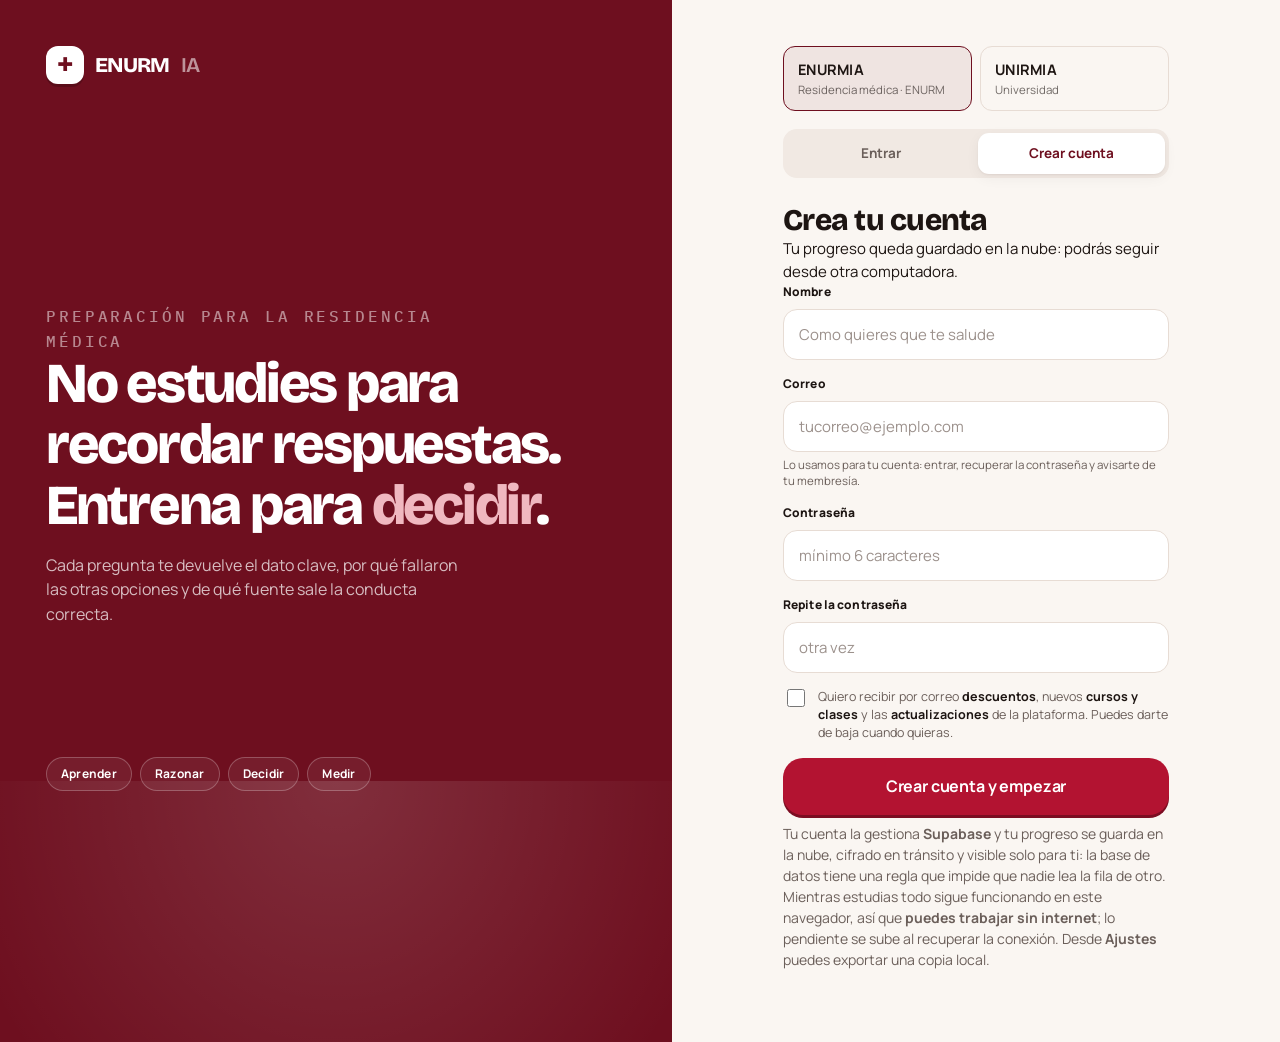
==== commit 04e44b4a: "Avisos por correo: registro nuevo al admin y cortesia al estudiante - Registro: nota de para que se " ====
--- a/index.html
+++ b/index.html
@@ -3,7 +3,19 @@
 <head>
 <meta charset="utf-8">
 <meta name="viewport" content="width=device-width,initial-scale=1">
-<title>ENURMIA — Entrar</title>
+<title>ENURMIA — Simulacro ENURM República Dominicana | Preguntas con explicación</title>
+<meta name="description" content="ENURMIA: plataforma para preparar el ENURM (residencia médica, República Dominicana). Simulacros de 100 preguntas, casos clínicos explicados, flashcards con repetición espaciada y temario completo. También UNIRMIA para la carrera.">
+<meta name="google-site-verification" content="UtT-68QpPleULQILMhTcAaqqNlLw61aBG1gpp-0PXwM" />
+<link rel="canonical" href="https://www.enurmia.dpdns.org/">
+<meta name="robots" content="index,follow">
+<meta property="og:type" content="website">
+<meta property="og:locale" content="es_DO">
+<meta property="og:site_name" content="ENURMIA">
+<meta property="og:title" content="ENURMIA — Simulacro ENURM República Dominicana">
+<meta property="og:description" content="Prepara el ENURM con simulacros, casos clínicos explicados, flashcards y temario completo.">
+<meta property="og:url" content="https://www.enurmia.dpdns.org/">
+<meta name="twitter:card" content="summary">
+<script type="application/ld+json">{"@context":"https://schema.org","@type":"WebSite","name":"ENURMIA","alternateName":["ENURM IA","UNIRMIA"],"url":"https://www.enurmia.dpdns.org/","inLanguage":"es","description":"Plataforma de preparación para el ENURM y la carrera de medicina en República Dominicana."}</script>
 <link rel="icon" href="data:image/svg+xml,<svg xmlns='http://www.w3.org/2000/svg' viewBox='0 0 100 100'><rect width='100' height='100' rx='22' fill='%236E0F1F'/><path d='M12 55h16l7-18 10 34 8-22 6 12h29' stroke='white' stroke-width='7' fill='none' stroke-linecap='round' stroke-linejoin='round'/></svg>">
 <link rel="stylesheet" href="assets/css/app.css">
 <style>
@@ -36,6 +48,13 @@
     transition:border-color .15s, background .15s, transform .12s;
   }
   .plan:hover{ border-color:var(--sangria-vivo); transform:translateY(-1px); }
+  /* Para que usamos el correo: nota bajo el campo y casilla de promociones
+     (sin marcar: el estudiante decide si quiere recibirlas). */
+  .campo__nota{ display:block; font-size:11.5px; color:var(--tinta-60); margin-top:5px; line-height:1.4; }
+  .acepta-correos{ display:flex; gap:10px; align-items:flex-start; font-size:12.5px; line-height:1.45;
+    color:var(--tinta-60); margin:2px 0 16px; cursor:pointer; }
+  .acepta-correos input{ flex:none; width:18px; height:18px; margin-top:1px; accent-color:var(--sangria-vivo); }
+  .acepta-correos b{ color:var(--tinta, inherit); font-weight:700; }
   .plan__nom{ display:flex; flex-direction:column; gap:2px; font-size:14.5px; font-weight:800; }
   .plan__nom small{ font-size:11.5px; font-weight:600; opacity:.62; letter-spacing:0; }
   .plan__nom b{
@@ -182,6 +201,7 @@
         <div class="campo">
           <label for="u2">Correo</label>
           <input id="u2" name="username" type="email" placeholder="tucorreo@ejemplo.com" autocomplete="username" required>
+          <small class="campo__nota">Lo usamos para tu cuenta: entrar, recuperar la contraseña y avisarte de tu membresía.</small>
         </div>
         <div class="campo">
           <label for="p2">Contraseña</label>
@@ -191,6 +211,11 @@
           <label for="p3">Repite la contraseña</label>
           <input id="p3" type="password" placeholder="otra vez" autocomplete="new-password" required>
         </div>
+
+        <label class="acepta-correos" for="aceptaCorreos">
+          <input id="aceptaCorreos" type="checkbox">
+          <span>Quiero recibir por correo <b>descuentos</b>, nuevos <b>cursos y clases</b> y las <b>actualizaciones</b> de la plataforma. Puedes darte de baja cuando quieras.</span>
+        </label>
 
         <button class="btn btn--lg btn--ancho btn--vivo" type="submit">Crear cuenta y empezar</button>
         <div id="avisoCrear"></div>
@@ -386,7 +411,7 @@
     if (sub) sub.textContent = t.crear;
     document.querySelectorAll('[data-programa]').forEach(b =>
       b.classList.toggle('on', b.dataset.programa === programa));
-    document.title = t.raiz + 'IA — Entrar';
+    document.title = t.raiz + 'IA — ' + (t.raiz === 'ENURM' ? 'Simulacro ENURM República Dominicana | Preguntas con explicación' : 'Entrar');
     pintarPlanes();
   }
 
@@ -583,7 +608,7 @@
     if (!hayNube)          return aviso($('#avisoCrear'), 'No hay conexión con el servidor. Inténtalo cuando vuelvas a tener internet.');
 
     ocupado(fCrear, true, 'Creando tu cuenta…');
-    const r = await Nube.registrar(correo, clave, nombre, programa);
+    const r = await Nube.registrar(correo, clave, nombre, programa, $('#aceptaCorreos').checked);
     if (!r.ok){ ocupado(fCrear, false); return aviso($('#avisoCrear'), r.error); }
 
     /* Con la confirmacion por correo activada, aqui todavia no hay sesion,
--- a/assets/css/app.css
+++ b/assets/css/app.css
@@ -1,865 +1,1079 @@
-/* ============================================================
-   ENURMIA — sistema visual
-   Direccion: instrumental medico. Sangria como marca,
-   materiales de quirofano como paleta de apoyo.
-   ============================================================ */
-
-@import url('https://fonts.googleapis.com/css2?family=Bricolage+Grotesque:opsz,wght@12..96,400;12..96,600;12..96,700;12..96,800&family=Manrope:wght@400;500;600;700;800&family=IBM+Plex+Mono:wght@400;500;600&display=swap');
-
-/* ---------- tokens ---------- */
-:root{
-  --sangria:#6E0F1F;
-  --sangria-vivo:#B31331;
-  --sangria-luz:#F3DDE0;
-  --sangria-tinta:#4A0812;
-
-  --hueso:#FAF6F2;
-  --hueso-hondo:#F1E9E3;
-  --papel:#FFFFFF;
-  --carbon:#16100F;
-  --carbon-suave:#2A1F1D;
-
-  --quirofano:#4E8C74;
-  --quirofano-luz:#DCEDE4;
-  --yodo:#C8873A;
-  --yodo-luz:#F7E8D2;
-  --suero:#7FA8C4;
-  --suero-luz:#DFECF4;
-  --lila:#8E7BB0;
-  --lila-luz:#EAE3F3;
-
-  --tinta:#1D1512;
-  --tinta-60:#6B5F5A;
-  --tinta-40:#9C918C;
-  --linea:#E7DCD4;
-
-  --display:'Bricolage Grotesque','Manrope',system-ui,sans-serif;
-  --texto:'Manrope',system-ui,-apple-system,sans-serif;
-  --mono:'IBM Plex Mono',ui-monospace,'Cascadia Mono',monospace;
-
-  --r-xs:10px; --r-sm:14px; --r-md:20px; --r-lg:26px; --r-xl:34px;
-  --sombra-baja:0 1px 2px rgba(45,20,15,.06), 0 4px 14px rgba(45,20,15,.05);
-  --sombra-media:0 2px 6px rgba(45,20,15,.07), 0 14px 34px rgba(45,20,15,.09);
-  --sombra-alta:0 8px 20px rgba(45,20,15,.10), 0 30px 60px rgba(45,20,15,.14);
-  --salida:cubic-bezier(.22,1,.36,1);
-  --rebote:cubic-bezier(.34,1.56,.64,1);
-}
-
-*,*::before,*::after{box-sizing:border-box}
-html,body{height:100%}
-body{
-  margin:0;background:var(--hueso);color:var(--tinta);
-  font-family:var(--texto);font-size:15px;line-height:1.55;
-  -webkit-font-smoothing:antialiased;
-  overflow-x:hidden;
-}
-h1,h2,h3,h4{font-family:var(--display);margin:0;letter-spacing:-.025em;line-height:1.08;font-weight:700}
-p{margin:0}
-button,input,textarea,select{font:inherit;color:inherit}
-a{color:inherit;text-decoration:none}
-::selection{background:var(--sangria-vivo);color:#fff}
-:focus-visible{outline:2.5px solid var(--sangria-vivo);outline-offset:3px;border-radius:6px}
-
-/* barra de scroll */
-::-webkit-scrollbar{width:11px;height:11px}
-::-webkit-scrollbar-track{background:transparent}
-::-webkit-scrollbar-thumb{background:#DCCFC7;border:3px solid var(--hueso);border-radius:99px}
-::-webkit-scrollbar-thumb:hover{background:#C6B4AA}
-
-/* ---------- utilidades ---------- */
-.mono{font-family:var(--mono);font-variant-numeric:tabular-nums}
-.eyebrow{font-family:var(--mono);font-size:10.5px;letter-spacing:.18em;text-transform:uppercase;color:var(--tinta-40);font-weight:500}
-.muted{color:var(--tinta-60)}
-.center{display:grid;place-items:center}
-.row{display:flex;align-items:center;gap:12px}
-.row-b{display:flex;align-items:center;justify-content:space-between;gap:12px}
-.wrap{flex-wrap:wrap}
-.grow{flex:1}
-.hidden{display:none !important}
-.nowrap{white-space:nowrap}
-
-/* ============================================================
-   FIRMA VISUAL — el trazo de electrocardiograma
-   ============================================================ */
-.ecg{display:block;width:100%;height:100%;overflow:visible}
-.ecg path{
-  fill:none;stroke:currentColor;stroke-width:2;
-  stroke-linecap:round;stroke-linejoin:round;
-  stroke-dasharray:var(--dash,1000);
-  stroke-dashoffset:var(--dash,1000);
-  animation:latido 3.2s linear infinite;
-}
-@keyframes latido{
-  0%{stroke-dashoffset:var(--dash,1000)}
-  55%,100%{stroke-dashoffset:0}
-}
-.ecg--pausa path{animation:none;stroke-dashoffset:0}
-
-/* ============================================================
-   BOTONES — todo lo presionable se hunde
-   ============================================================ */
-.btn{
-  --btn-bg:var(--sangria);--btn-fg:#fff;--btn-borde:var(--sangria-tinta);
-  position:relative;display:inline-flex;align-items:center;justify-content:center;gap:9px;
-  padding:12px 22px;border:none;border-radius:var(--r-sm);
-  background:var(--btn-bg);color:var(--btn-fg);
-  font-weight:700;font-size:14px;letter-spacing:-.01em;cursor:pointer;
-  box-shadow:0 3px 0 var(--btn-borde);
-  transition:transform .12s var(--salida),box-shadow .12s var(--salida),filter .18s ease;
-  user-select:none;
-}
-.btn:hover{filter:brightness(1.08)}
-.btn:active{transform:translateY(3px);box-shadow:0 0 0 var(--btn-borde)}
-.btn[disabled]{opacity:.4;pointer-events:none}
-.btn--vivo{--btn-bg:var(--sangria-vivo);--btn-borde:#7C0D22}
-.btn--carbon{--btn-bg:var(--carbon);--btn-borde:#000}
-.btn--verde{--btn-bg:var(--quirofano);--btn-borde:#33604F}
-.btn--fantasma{--btn-bg:var(--papel);--btn-fg:var(--tinta);--btn-borde:var(--linea);border:1px solid var(--linea)}
-.btn--claro{--btn-bg:var(--sangria-luz);--btn-fg:var(--sangria);--btn-borde:#E2C3C8}
-.btn--sm{padding:8px 15px;font-size:13px;border-radius:11px}
-.btn--lg{padding:16px 30px;font-size:16px;border-radius:var(--r-md)}
-.btn--ancho{width:100%}
-
-.icono{
-  display:inline-grid;place-items:center;width:38px;height:38px;flex:none;
-  border-radius:50%;border:1px solid var(--linea);background:var(--papel);
-  cursor:pointer;box-shadow:0 2px 0 var(--linea);
-  transition:transform .12s var(--salida),box-shadow .12s var(--salida),background .18s;
-}
-.icono:hover{background:var(--hueso-hondo)}
-.icono:active{transform:translateY(2px);box-shadow:none}
-.icono--activo{background:var(--carbon);color:#fff;border-color:var(--carbon);box-shadow:0 2px 0 #000}
-
-/* ---------- chips ---------- */
-.chip{
-  display:inline-flex;align-items:center;gap:6px;
-  padding:5px 12px;border-radius:99px;background:var(--hueso-hondo);
-  font-size:12px;font-weight:700;color:var(--tinta-60);white-space:nowrap;
-  border:1px solid transparent;
-}
-.chip--sangria{background:var(--sangria-luz);color:var(--sangria)}
-.chip--verde{background:var(--quirofano-luz);color:#33604F}
-.chip--yodo{background:var(--yodo-luz);color:#8A5B1E}
-.chip--suero{background:var(--suero-luz);color:#3F6B8C}
-.chip--lila{background:var(--lila-luz);color:#5E4A82}
-.chip--carbon{background:var(--carbon);color:#fff}
-button.chip{cursor:pointer;transition:transform .12s var(--salida)}
-button.chip:active{transform:translateY(2px)}
-button.chip.on{background:var(--carbon);color:#fff}
-
-/* ---------- cards ---------- */
-.card{
-  background:var(--papel);border-radius:var(--r-lg);padding:22px;
-  box-shadow:var(--sombra-baja);border:1px solid rgba(231,220,212,.75);
-  transition:transform .3s var(--salida),box-shadow .3s var(--salida);
-}
-.card--flota:hover{transform:translateY(-3px);box-shadow:var(--sombra-media)}
-.card--sangria{background:var(--sangria);color:#fff;border-color:transparent}
-.card--carbon{background:var(--carbon);color:#fff;border-color:transparent}
-.card--rosa{background:var(--sangria-luz);border-color:#EBD2D6}
-.card--verde{background:var(--quirofano-luz);border-color:#CBE3D7}
-.card--suero{background:var(--suero-luz);border-color:#CFE1EC}
-.card--yodo{background:var(--yodo-luz);border-color:#EEDABE}
-.card--lila{background:var(--lila-luz);border-color:#DDD2EC}
-
-/* ============================================================
-   LOGIN
-   ============================================================ */
-.acceso{min-height:100vh;display:grid;grid-template-columns:1.05fr .95fr}
-.acceso__arte{
-  position:relative;overflow:hidden;padding:46px;
-  background:var(--sangria);color:#fff;display:flex;flex-direction:column;
-}
-.acceso__arte::after{
-  content:'';position:absolute;inset:auto -20% -35% -20%;height:60%;
-  background:radial-gradient(60% 100% at 50% 0%,rgba(255,255,255,.13),transparent 70%);
-  pointer-events:none;
-}
-.marca{display:flex;align-items:center;gap:11px;font-family:var(--display);font-weight:800;font-size:21px;letter-spacing:-.03em}
-.marca__sello{
-  width:38px;height:38px;border-radius:12px;display:grid;place-items:center;
-  background:#fff;color:var(--sangria);font-size:19px;flex:none;
-  box-shadow:0 3px 0 rgba(0,0,0,.18);
-}
-/* Centrado en el espacio libre, no pegado al fondo. Con margin-top:auto a
-   secas el lema se iba abajo del todo y en pantallas altas quedaba en la
-   esquina inferior con un hueco enorme sobre el. Con auto arriba Y abajo
-   se reparte el sobrante por igual. */
-.acceso__lema{margin-top:auto;margin-bottom:auto;max-width:520px;position:relative;z-index:1}
-.acceso__lema h1{font-size:clamp(34px,4.4vw,58px);font-weight:800;letter-spacing:-.04em}
-.acceso__lema h1 em{font-style:normal;color:#F0B8C0;position:relative;white-space:nowrap}
-.acceso__lema p{margin-top:16px;font-size:16px;color:rgba(255,255,255,.72);max-width:420px}
-.acceso__trazo{height:78px;margin-top:26px;color:rgba(255,255,255,.5)}
-.acceso__pilares{display:flex;gap:8px;margin-top:26px;flex-wrap:wrap}
-.acceso__pilares span{
-  padding:7px 14px;border-radius:99px;border:1px solid rgba(255,255,255,.24);
-  font-size:12px;font-weight:700;letter-spacing:.02em;background:rgba(255,255,255,.06);
-}
-.acceso__panel{padding:46px;display:grid;place-items:center;background:var(--hueso)}
-.forma{width:100%;max-width:386px}
-.forma h2{font-size:30px;font-weight:800}
-.forma>p{color:var(--tinta-60);margin-top:8px;margin-bottom:26px;font-size:14px}
-.campo{margin-bottom:15px}
-.campo label{display:block;font-size:12px;font-weight:800;margin-bottom:7px;letter-spacing:.01em}
-.campo input{
-  width:100%;padding:13px 15px;border-radius:var(--r-sm);
-  border:1.5px solid var(--linea);background:var(--papel);
-  transition:border-color .18s,box-shadow .18s,transform .18s var(--salida);
-}
-.campo input:focus{outline:none;border-color:var(--sangria-vivo);box-shadow:0 0 0 4px rgba(179,19,49,.11)}
-.campo input::placeholder{color:var(--tinta-40)}
-.pestanas{display:flex;gap:4px;padding:4px;background:var(--hueso-hondo);border-radius:var(--r-sm);margin-bottom:26px}
-.pestanas button{
-  flex:1;padding:10px;border:none;background:transparent;border-radius:11px;
-  font-weight:700;font-size:13.5px;cursor:pointer;color:var(--tinta-60);
-  transition:all .22s var(--salida);
-}
-.pestanas button.on{background:var(--papel);color:var(--sangria);box-shadow:var(--sombra-baja)}
-.aviso{
-  margin-top:16px;padding:11px 14px;border-radius:var(--r-sm);font-size:13px;font-weight:600;
-  background:var(--sangria-luz);color:var(--sangria);border-left:3px solid var(--sangria-vivo);
-  animation:aparece .3s var(--salida);
-}
-.aviso--ok{background:var(--quirofano-luz);color:#33604F;border-left-color:var(--quirofano)}
-.nota-privacidad{margin-top:22px;font-size:12px;color:var(--tinta-40);line-height:1.5}
-
-@media(max-width:900px){
-  .acceso{grid-template-columns:1fr}
-  .acceso__arte{padding:30px;min-height:auto}
-  .acceso__lema h1{font-size:34px}
-  .acceso__trazo{height:52px;margin-top:18px}
-  .acceso__panel{padding:30px 22px 60px}
-}
-
-/* ============================================================
-   ESQUELETO DE LA APP
-   ============================================================ */
-.app{display:grid;grid-template-columns:236px 1fr;min-height:100vh}
-
-.rail{
-  position:sticky;top:0;height:100vh;padding:20px 14px;
-  background:var(--carbon);color:#fff;display:flex;flex-direction:column;gap:6px;
-}
-.rail__marca{display:flex;align-items:center;gap:10px;padding:6px 8px 20px;font-family:var(--display);font-weight:800;font-size:18px;letter-spacing:-.03em}
-.rail__marca .marca__sello{width:32px;height:32px;border-radius:10px;font-size:16px;background:var(--sangria-vivo);color:#fff;box-shadow:0 2px 0 #6E0F1F}
-.rail__link{
-  display:flex;align-items:center;gap:11px;padding:10px 12px;border-radius:13px;
-  color:rgba(255,255,255,.62);font-weight:600;font-size:14px;cursor:pointer;
-  border:none;background:transparent;width:100%;text-align:left;
-  transition:background .2s,color .2s,transform .12s var(--salida);
-}
-.rail__link .em{font-size:16px;width:20px;text-align:center;flex:none}
-.rail__link:hover{background:rgba(255,255,255,.07);color:#fff}
-.rail__link:active{transform:translateY(2px)}
-.rail__link.on{background:var(--sangria-vivo);color:#fff;box-shadow:0 3px 0 #6E0F1F}
-.rail__sep{height:1px;background:rgba(255,255,255,.1);margin:12px 8px}
-.rail__pie{margin-top:auto;padding:12px;border-radius:var(--r-md);background:rgba(255,255,255,.06)}
-.rail__pie .eyebrow{color:rgba(255,255,255,.4)}
-.rail__racha{display:flex;align-items:baseline;gap:7px;margin-top:4px}
-.rail__racha b{font-family:var(--display);font-size:26px;font-weight:800}
-.rail__trazo{height:26px;color:var(--sangria-vivo);margin-top:6px}
-
-.lienzo{padding:22px 30px 90px;max-width:1320px;width:100%}
-
-.barra-sup{display:flex;align-items:center;gap:14px;margin-bottom:22px}
-.buscador{
-  flex:1;max-width:430px;display:flex;align-items:center;gap:9px;
-  padding:10px 16px;border-radius:99px;background:var(--papel);
-  border:1px solid var(--linea);box-shadow:var(--sombra-baja);
-}
-.buscador input{border:none;background:transparent;width:100%;outline:none;font-size:14px}
-.perfil{
-  display:flex;align-items:center;gap:10px;padding:6px 14px 6px 6px;border-radius:99px;
-  background:var(--papel);border:1px solid var(--linea);box-shadow:var(--sombra-baja);cursor:pointer;
-  transition:transform .12s var(--salida);
-}
-.perfil:active{transform:translateY(2px)}
-.avatar{
-  width:34px;height:34px;border-radius:50%;display:grid;place-items:center;flex:none;
-  background:var(--sangria);color:#fff;font-weight:800;font-size:14px;font-family:var(--display);
-}
-.perfil small{display:block;color:var(--tinta-40);font-size:11px;line-height:1.2}
-.perfil b{font-size:13px;line-height:1.2}
-
-/* ---------- encabezado de vista ---------- */
-.encabezado{margin-bottom:20px}
-.encabezado h1{font-size:clamp(26px,3vw,38px);font-weight:800}
-.encabezado p{color:var(--tinta-60);margin-top:6px;max-width:640px}
-
-/* ---------- rejillas ---------- */
-.rejilla{display:grid;gap:16px}
-.rejilla--2{grid-template-columns:repeat(2,1fr)}
-.rejilla--3{grid-template-columns:repeat(3,1fr)}
-.rejilla--4{grid-template-columns:repeat(4,1fr)}
-.rejilla--tablero{grid-template-columns:1.55fr .95fr;align-items:start}
-@media(max-width:1100px){
-  .rejilla--tablero,.rejilla--4{grid-template-columns:repeat(2,1fr)}
-  .rejilla--3{grid-template-columns:repeat(2,1fr)}
-}
-@media(max-width:720px){
-  .rejilla--2,.rejilla--3,.rejilla--4,.rejilla--tablero{grid-template-columns:1fr}
-}
-
-/* ---------- metrica ---------- */
-.metrica{padding:18px 20px;border-radius:var(--r-lg);background:var(--papel);border:1px solid rgba(231,220,212,.75);box-shadow:var(--sombra-baja)}
-.metrica b{display:block;font-family:var(--display);font-size:36px;font-weight:800;letter-spacing:-.04em;line-height:1}
-.metrica span{display:block;font-size:12.5px;color:var(--tinta-60);margin-top:5px;font-weight:600}
-.metrica .delta{font-size:11.5px;font-weight:700;margin-top:8px;display:inline-block}
-.delta--sube{color:var(--quirofano)}
-.delta--baja{color:var(--sangria-vivo)}
-
-/* ---------- barras de dominio ---------- */
-.barra{height:9px;border-radius:99px;background:var(--hueso-hondo);overflow:hidden}
-.barra i{display:block;height:100%;border-radius:99px;background:var(--sangria-vivo);width:0;transition:width 1s var(--salida)}
-.barra--fina{height:6px}
-.barra i.b-alto{background:var(--quirofano)}
-.barra i.b-medio{background:var(--yodo)}
-.barra i.b-bajo{background:var(--sangria-vivo)}
-
-.dominio{display:flex;flex-direction:column;gap:14px}
-.dominio__fila{cursor:pointer;transition:transform .18s var(--salida)}
-.dominio__fila:hover{transform:translateX(3px)}
-.dominio__fila .row-b{margin-bottom:6px}
-.dominio__fila b{font-size:14px}
-.dominio__fila .mono{font-size:13px;font-weight:600}
-
-/* ---------- proxima accion ---------- */
-.accion{
-  position:relative;overflow:hidden;padding:26px;border-radius:var(--r-xl);
-  background:var(--sangria);color:#fff;box-shadow:var(--sombra-media);
-}
-.accion::after{
-  content:'';position:absolute;right:-60px;top:-60px;width:260px;height:260px;border-radius:50%;
-  background:radial-gradient(circle,rgba(255,255,255,.12),transparent 68%);
-}
-.accion h3{font-size:24px;font-weight:800;margin:10px 0 8px;position:relative}
-.accion p{color:rgba(255,255,255,.76);font-size:14px;max-width:460px;position:relative}
-.accion .btn{margin-top:18px;position:relative}
-.accion .eyebrow{color:rgba(255,255,255,.55)}
-
-/* ============================================================
-   PREGUNTA
-   ============================================================ */
-.sesion{max-width:860px;margin:0 auto}
-.sesion__barra{
-  display:flex;align-items:center;gap:16px;padding:12px 18px;border-radius:99px;
-  background:var(--papel);border:1px solid var(--linea);box-shadow:var(--sombra-baja);margin-bottom:20px;
-  position:sticky;top:12px;z-index:20;
-}
-.progreso-pts{display:flex;gap:4px;flex:1;align-items:center}
-.pt{height:6px;flex:1;border-radius:99px;background:var(--hueso-hondo);transition:background .3s}
-.pt.ok{background:var(--quirofano)}
-.pt.mal{background:var(--sangria-vivo)}
-.pt.now{background:var(--carbon)}
-.pt.marcada{background:var(--yodo)}
-
-.reloj{display:flex;align-items:center;gap:8px;font-family:var(--mono);font-weight:600;font-size:15px}
-.reloj__trazo{width:44px;height:20px;color:var(--quirofano)}
-.reloj--urgente{color:var(--sangria-vivo)}
-.reloj--urgente .reloj__trazo{color:var(--sangria-vivo)}
-.reloj--urgente .ecg path{animation-duration:.9s}
-
-.pregunta{
-  background:var(--papel);border-radius:var(--r-xl);padding:30px;
-  box-shadow:var(--sombra-media);border:1px solid rgba(231,220,212,.7);
-  animation:entra .42s var(--salida) both;
-}
-@keyframes entra{from{opacity:0;transform:translateY(14px) scale(.99)}to{opacity:1;transform:none}}
-.pregunta__meta{display:flex;gap:8px;flex-wrap:wrap;margin-bottom:16px}
-.pregunta__caso{font-size:17px;line-height:1.68;color:var(--tinta)}
-.pregunta__caso strong{background:linear-gradient(transparent 62%,var(--sangria-luz) 62%);font-weight:700}
-.pregunta__enunciado{font-family:var(--display);font-size:20px;font-weight:700;margin:22px 0 18px;letter-spacing:-.02em}
-
-.opciones{display:flex;flex-direction:column;gap:10px}
-.opcion{
-  display:flex;align-items:flex-start;gap:14px;padding:15px 18px;
-  border-radius:var(--r-md);border:1.5px solid var(--linea);background:var(--papel);
-  cursor:pointer;text-align:left;width:100%;
-  transition:transform .14s var(--salida),border-color .2s,background .2s,box-shadow .14s var(--salida);
-  box-shadow:0 2px 0 rgba(231,220,212,.9);
-}
-.opcion:hover{border-color:#D6C3BB;background:#FEFCFB}
-.opcion:active{transform:translateY(2px);box-shadow:none}
-.opcion__letra{
-  width:29px;height:29px;flex:none;border-radius:9px;display:grid;place-items:center;
-  background:var(--hueso-hondo);font-family:var(--mono);font-weight:600;font-size:13px;
-  transition:background .2s,color .2s;
-}
-.opcion__texto{flex:1;font-size:15px;line-height:1.5;padding-top:3px}
-.opcion.sel{border-color:var(--sangria-vivo);background:var(--sangria-luz);box-shadow:0 2px 0 #E2C3C8}
-.opcion.sel .opcion__letra{background:var(--sangria-vivo);color:#fff}
-.opcion.correcta{border-color:var(--quirofano);background:var(--quirofano-luz);box-shadow:0 2px 0 #CBE3D7}
-.opcion.correcta .opcion__letra{background:var(--quirofano);color:#fff}
-.opcion.incorrecta{border-color:var(--sangria-vivo);background:#FBEEF0;box-shadow:0 2px 0 #E2C3C8;animation:tiembla .38s}
-.opcion.incorrecta .opcion__letra{background:var(--sangria-vivo);color:#fff}
-.opcion.apagada{opacity:.5}
-.opcion[disabled]{cursor:default}
-@keyframes tiembla{10%,90%{transform:translateX(-2px)}20%,80%{transform:translateX(4px)}30%,50%,70%{transform:translateX(-6px)}40%,60%{transform:translateX(6px)}}
-
-.acciones-pregunta{display:flex;gap:9px;flex-wrap:wrap;margin-top:20px;align-items:center}
-
-/* ---------- confianza ---------- */
-.confianza{display:flex;gap:8px;align-items:center;margin-top:18px;padding:12px 15px;border-radius:var(--r-md);background:var(--hueso);border:1px dashed var(--linea)}
-.confianza span{font-size:12.5px;font-weight:700;color:var(--tinta-60)}
-.confianza button{flex:1}
-
-/* ---------- explicacion ---------- */
-.explica{margin-top:20px;animation:aparece .45s var(--salida) both}
-@keyframes aparece{from{opacity:0;transform:translateY(10px)}to{opacity:1;transform:none}}
-.veredicto{
-  display:flex;align-items:center;gap:14px;padding:18px 20px;border-radius:var(--r-md);margin-bottom:14px;
-}
-.veredicto--ok{background:var(--quirofano-luz);color:#2F5A49}
-.veredicto--mal{background:#FBEEF0;color:var(--sangria)}
-.veredicto__sello{width:44px;height:44px;border-radius:14px;display:grid;place-items:center;font-size:22px;background:rgba(255,255,255,.65);flex:none}
-.veredicto b{font-family:var(--display);font-size:20px;font-weight:800;display:block}
-.veredicto small{font-size:13px;opacity:.85}
-
-.bloque{padding:16px 18px;border-radius:var(--r-md);background:var(--hueso);margin-bottom:10px;border-left:3px solid var(--linea)}
-.bloque .eyebrow{margin-bottom:6px;display:block}
-.bloque p{font-size:14.5px;line-height:1.62}
-.bloque--clave{background:var(--yodo-luz);border-left-color:var(--yodo)}
-.bloque--porque{background:var(--quirofano-luz);border-left-color:var(--quirofano)}
-.bloque--trampa{background:var(--lila-luz);border-left-color:var(--lila)}
-.bloque--fuente{background:var(--suero-luz);border-left-color:var(--suero)}
-.bloque--fuente p{font-family:var(--mono);font-size:12.5px;line-height:1.55}
-.descartes{display:flex;flex-direction:column;gap:8px;margin-top:4px}
-.descarte{display:flex;gap:11px;font-size:13.5px;line-height:1.55;padding:11px 14px;border-radius:var(--r-sm);background:var(--papel);border:1px solid var(--linea)}
-.descarte b{font-family:var(--mono);color:var(--sangria-vivo);flex:none}
-
-/* ---------- tipo de error ---------- */
-.errores-tipo{display:grid;grid-template-columns:repeat(3,1fr);gap:8px;margin-top:8px}
-@media(max-width:720px){.errores-tipo{grid-template-columns:repeat(2,1fr)}}
-.err-btn{
-  padding:11px 12px;border-radius:var(--r-sm);border:1.5px solid var(--linea);background:var(--papel);
-  cursor:pointer;font-size:12.5px;font-weight:700;text-align:left;display:flex;gap:8px;align-items:center;
-  transition:transform .12s var(--salida),border-color .2s;
-}
-.err-btn:active{transform:translateY(2px)}
-.err-btn.on{border-color:var(--carbon);background:var(--carbon);color:#fff}
-.err-punto{width:10px;height:10px;border-radius:3px;flex:none}
-
-/* ============================================================
-   RAZONAMIENTO GUIADO
-   ============================================================ */
-.pasos{display:flex;gap:6px;margin-bottom:20px}
-.paso{flex:1;height:5px;border-radius:99px;background:var(--hueso-hondo);position:relative;overflow:hidden}
-.paso i{position:absolute;inset:0;background:var(--sangria-vivo);transform:scaleX(0);transform-origin:left;transition:transform .5s var(--salida)}
-.paso.hecho i,.paso.actual i{transform:scaleX(1)}
-.paso.actual i{background:var(--carbon)}
-
-.campo-largo{
-  width:100%;padding:14px 16px;border-radius:var(--r-md);border:1.5px solid var(--linea);
-  background:var(--papel);min-height:96px;resize:vertical;line-height:1.6;
-  transition:border-color .2s,box-shadow .2s;
-}
-.campo-largo:focus{outline:none;border-color:var(--sangria-vivo);box-shadow:0 0 0 4px rgba(179,19,49,.1)}
-
-.dx-lista{display:flex;flex-direction:column;gap:8px}
-.dx{
-  display:flex;align-items:center;gap:12px;padding:13px 16px;border-radius:var(--r-md);
-  border:1.5px solid var(--linea);background:var(--papel);cursor:pointer;text-align:left;
-  transition:transform .12s var(--salida),border-color .2s,background .2s;
-}
-.dx:active{transform:translateY(2px)}
-.dx.on{border-color:var(--carbon);background:var(--hueso-hondo)}
-.dx__marca{width:22px;height:22px;border-radius:7px;border:1.5px solid var(--linea);flex:none;display:grid;place-items:center;font-size:12px;background:var(--papel)}
-.dx.on .dx__marca{background:var(--carbon);border-color:var(--carbon);color:#fff}
-.dx.acierto{border-color:var(--quirofano);background:var(--quirofano-luz)}
-.dx.fallo{border-color:var(--sangria-vivo);background:#FBEEF0}
-.dx__nota{font-size:12.5px;color:var(--tinta-60);display:block;margin-top:2px}
-
-/* ============================================================
-   CLINICA / PACIENTE VIRTUAL
-   ============================================================ */
-.consulta{display:grid;grid-template-columns:1.35fr .8fr;gap:18px;align-items:start}
-@media(max-width:1000px){.consulta{grid-template-columns:1fr}}
-
-.expediente{background:var(--papel);border-radius:var(--r-xl);border:1px solid var(--linea);box-shadow:var(--sombra-media);overflow:hidden;display:flex;flex-direction:column;height:min(72vh,700px)}
-.expediente__cabeza{padding:18px 22px;background:var(--carbon);color:#fff;display:flex;align-items:center;gap:14px}
-.expediente__cabeza .avatar{background:var(--sangria-vivo);width:42px;height:42px;font-size:18px}
-.expediente__cuerpo{flex:1;overflow-y:auto;padding:20px;display:flex;flex-direction:column;gap:12px;background:var(--hueso)}
-.dialogo{max-width:82%;padding:13px 16px;border-radius:18px;font-size:14.5px;line-height:1.58;animation:aparece .34s var(--salida) both}
-.dialogo--medico{align-self:flex-end;background:var(--carbon);color:#fff;border-bottom-right-radius:6px}
-.dialogo--paciente{align-self:flex-start;background:var(--papel);border:1px solid var(--linea);border-bottom-left-radius:6px}
-.dialogo--sistema{align-self:center;background:var(--suero-luz);color:#3F6B8C;font-family:var(--mono);font-size:12px;max-width:100%;text-align:center;border-radius:99px;padding:7px 15px}
-.dialogo--hallazgo{align-self:flex-start;background:var(--quirofano-luz);border:1px solid #CBE3D7;border-bottom-left-radius:6px}
-.dialogo__quien{display:block;font-size:11px;font-weight:800;opacity:.6;margin-bottom:3px;letter-spacing:.03em;text-transform:uppercase}
-.expediente__pie{padding:14px 18px;border-top:1px solid var(--linea);background:var(--papel);display:flex;gap:9px;flex-wrap:wrap}
-
-.vitales{display:grid;grid-template-columns:repeat(2,1fr);gap:9px}
-.vital{padding:12px 14px;border-radius:var(--r-md);background:var(--papel);border:1px solid var(--linea)}
-.vital b{display:block;font-family:var(--mono);font-size:19px;font-weight:600;letter-spacing:-.02em}
-.vital span{font-size:10.5px;color:var(--tinta-40);font-weight:700;letter-spacing:.09em;text-transform:uppercase}
-.vital--alerta b{color:var(--sangria-vivo)}
-.vital--alerta{background:#FBEEF0;border-color:#EED6DA}
-
-.acciones-clinicas{display:flex;flex-direction:column;gap:7px}
-.accion-clinica{
-  display:flex;align-items:center;gap:11px;padding:12px 15px;border-radius:var(--r-md);
-  border:1.5px solid var(--linea);background:var(--papel);cursor:pointer;text-align:left;width:100%;
-  font-size:13.5px;font-weight:600;
-  transition:transform .12s var(--salida),border-color .2s,background .2s;
-}
-.accion-clinica:hover{border-color:#D6C3BB;background:#FEFCFB}
-.accion-clinica:active{transform:translateY(2px)}
-.accion-clinica.usada{opacity:.45}
-.accion-clinica .em{font-size:16px}
-.accion-clinica small{display:block;font-weight:600;color:var(--tinta-40);font-size:11.5px}
-
-/* ============================================================
-   MAPA DE CONOCIMIENTO
-   ============================================================ */
-.mapa{display:flex;flex-direction:column;gap:10px}
-.nodo{
-  border-radius:var(--r-md);border:1px solid var(--linea);background:var(--papel);overflow:hidden;
-}
-.nodo__cabeza{display:flex;align-items:center;gap:13px;padding:15px 18px;cursor:pointer;width:100%;background:transparent;border:none;text-align:left;transition:background .2s}
-.nodo__cabeza:hover{background:var(--hueso)}
-.nodo__flecha{transition:transform .3s var(--salida);font-size:12px;color:var(--tinta-40)}
-.nodo.abierto .nodo__flecha{transform:rotate(90deg)}
-.nodo__hijos{display:none;padding:0 18px 15px 50px;flex-direction:column;gap:9px}
-.nodo.abierto .nodo__hijos{display:flex;animation:aparece .3s var(--salida)}
-.hoja{display:flex;align-items:center;gap:12px;padding:10px 14px;border-radius:var(--r-sm);background:var(--hueso);cursor:pointer;border:1px solid transparent;transition:transform .14s var(--salida),border-color .2s}
-.hoja:hover{border-color:var(--linea);transform:translateX(3px)}
-.hoja .barra{width:110px;flex:none}
-
-/* ---------- grafico de linea ---------- */
-.grafico{width:100%;height:190px;overflow:visible}
-.grafico .eje{stroke:var(--linea);stroke-width:1;stroke-dasharray:3 5}
-.grafico .linea{fill:none;stroke:var(--sangria-vivo);stroke-width:2.5;stroke-linecap:round;stroke-linejoin:round}
-.grafico .area{fill:url(#degradadoSangria);opacity:.16}
-.grafico .punto{fill:var(--papel);stroke:var(--sangria-vivo);stroke-width:2.5}
-.grafico text{font-family:var(--mono);font-size:10px;fill:var(--tinta-40)}
-
-/* ---------- anillo de preparacion ---------- */
-.anillo{display:grid;place-items:center;position:relative;width:210px;height:210px;margin:0 auto}
-.anillo svg{transform:rotate(-90deg);width:100%;height:100%}
-.anillo circle{fill:none;stroke-width:16;stroke-linecap:round}
-.anillo .fondo{stroke:var(--hueso-hondo)}
-.anillo .valor{stroke:var(--sangria-vivo);transition:stroke-dashoffset 1.4s var(--salida)}
-.anillo__centro{position:absolute;text-align:center}
-.anillo__centro b{display:block;font-family:var(--display);font-size:52px;font-weight:800;line-height:1;letter-spacing:-.05em}
-.anillo__centro span{font-size:11px;font-weight:800;letter-spacing:.14em;text-transform:uppercase;color:var(--tinta-40)}
-
-/* ---------- medallas y niveles ---------- */
-.medallas{display:grid;grid-template-columns:repeat(auto-fill,minmax(150px,1fr));gap:11px}
-.medalla{padding:15px;border-radius:var(--r-md);background:var(--hueso);border:1px dashed var(--linea);text-align:center;opacity:.5;transition:all .3s var(--salida)}
-.medalla.ganada{opacity:1;background:var(--papel);border-style:solid;border-color:var(--yodo);box-shadow:var(--sombra-baja)}
-.medalla .em{font-size:26px;display:block;margin-bottom:7px;filter:grayscale(1)}
-.medalla.ganada .em{filter:none;animation:brota .5s var(--rebote)}
-.medalla b{font-size:12.5px;display:block;line-height:1.3}
-.medalla small{font-size:11px;color:var(--tinta-40)}
-@keyframes brota{from{transform:scale(.4)}to{transform:scale(1)}}
-
-/* ---------- desafio ---------- */
-.desafio-hud{display:flex;align-items:center;gap:18px;padding:14px 20px;border-radius:var(--r-lg);background:var(--carbon);color:#fff;margin-bottom:18px}
-.vidas{display:flex;gap:5px}
-.vida{font-size:17px;transition:all .3s var(--salida)}
-.vida.perdida{filter:grayscale(1);opacity:.28;transform:scale(.8)}
-.multi{font-family:var(--display);font-size:24px;font-weight:800;color:#F0B8C0}
-.combo{padding:4px 11px;border-radius:99px;background:var(--sangria-vivo);font-size:12px;font-weight:800;animation:pulso 1.4s ease-in-out infinite}
-@keyframes pulso{50%{transform:scale(1.07)}}
-
-/* ---------- lista de biblioteca ---------- */
-.filtros{display:flex;gap:7px;flex-wrap:wrap;margin-bottom:18px}
-.item-lista{
-  display:flex;align-items:center;gap:14px;padding:15px 18px;border-radius:var(--r-md);
-  background:var(--papel);border:1px solid var(--linea);cursor:pointer;
-  transition:transform .16s var(--salida),box-shadow .16s var(--salida);
-}
-.item-lista:hover{transform:translateY(-2px);box-shadow:var(--sombra-media)}
-.item-lista__n{font-family:var(--mono);font-size:11.5px;color:var(--tinta-40);width:52px;flex:none}
-
-/* ---------- toast ---------- */
-.tostadas{position:fixed;bottom:22px;left:50%;transform:translateX(-50%);display:flex;flex-direction:column;gap:9px;z-index:200;align-items:center}
-.tostada{
-  padding:12px 20px;border-radius:99px;background:var(--carbon);color:#fff;
-  font-size:13.5px;font-weight:700;box-shadow:var(--sombra-alta);
-  animation:sube .4s var(--rebote) both;display:flex;align-items:center;gap:9px;
-}
-.tostada--ok{background:var(--quirofano)}
-.tostada--mal{background:var(--sangria-vivo)}
-.tostada.sale{animation:baja .3s var(--salida) both}
-@keyframes sube{from{opacity:0;transform:translateY(22px) scale(.92)}to{opacity:1;transform:none}}
-@keyframes baja{to{opacity:0;transform:translateY(14px) scale(.96)}}
-
-/* ---------- modal ---------- */
-.velo{position:fixed;inset:0;background:rgba(22,16,15,.55);backdrop-filter:blur(4px);z-index:150;display:grid;place-items:center;padding:22px;animation:aparece .25s ease both}
-.modal{background:var(--papel);border-radius:var(--r-xl);padding:30px;max-width:520px;width:100%;box-shadow:var(--sombra-alta);animation:brotaModal .38s var(--rebote) both;max-height:88vh;overflow-y:auto}
-@keyframes brotaModal{from{opacity:0;transform:scale(.94) translateY(14px)}to{opacity:1;transform:none}}
-
-/* ---------- barra inferior movil ---------- */
-.movil{display:none}
-@media(max-width:900px){
-  .app{grid-template-columns:1fr}
-  .rail{display:none}
-  .lienzo{padding:16px 16px 96px}
-  .movil{
-    display:flex;position:fixed;bottom:12px;left:12px;right:12px;z-index:100;
-    background:var(--carbon);border-radius:99px;padding:7px;justify-content:space-around;
-    box-shadow:var(--sombra-alta);
-  }
-  .movil button{
-    border:none;background:transparent;color:rgba(255,255,255,.6);padding:9px 14px;border-radius:99px;
-    font-size:18px;cursor:pointer;transition:all .2s var(--salida);
-  }
-  .movil button.on{background:var(--sangria-vivo);color:#fff}
-  .sesion__barra{flex-wrap:wrap;border-radius:var(--r-lg);position:static}
-  .pregunta{padding:20px}
-  .encabezado h1{font-size:26px}
-  .expediente{height:auto;min-height:60vh}
-}
-
-/* ---------- entradas escalonadas ---------- */
-.escalona>*{animation:entra .5s var(--salida) both}
-.escalona>*:nth-child(1){animation-delay:.02s}
-.escalona>*:nth-child(2){animation-delay:.06s}
-.escalona>*:nth-child(3){animation-delay:.1s}
-.escalona>*:nth-child(4){animation-delay:.14s}
-.escalona>*:nth-child(5){animation-delay:.18s}
-.escalona>*:nth-child(6){animation-delay:.22s}
-.escalona>*:nth-child(7){animation-delay:.26s}
-.escalona>*:nth-child(8){animation-delay:.3s}
-
-@media(prefers-reduced-motion:reduce){
-  *,*::before,*::after{animation-duration:.01ms !important;animation-iteration-count:1 !important;transition-duration:.01ms !important}
-}
-
-/* ============================================================
-   FLASHCARDS
-   ============================================================ */
-.tarjeta-zona{max-width:640px;margin:0 auto;display:flex;flex-direction:column;align-items:center}
-
-.tarjeta{
-  width:100%;height:min(46vh,380px);position:relative;cursor:pointer;
-  perspective:1400px;
-}
-.tarjeta__cara{
-  position:absolute;inset:0;border-radius:var(--r-xl);padding:34px;
-  display:flex;flex-direction:column;align-items:center;justify-content:center;text-align:center;
-  backface-visibility:hidden;-webkit-backface-visibility:hidden;
-  transition:transform .55s var(--salida),box-shadow .55s var(--salida);
-  box-shadow:var(--sombra-media);
-}
-.tarjeta__cara--frente{
-  background:var(--papel);border:1px solid var(--linea);
-  transform:rotateY(0deg);
-}
-.tarjeta__cara--dorso{
-  background:var(--sangria);color:#fff;transform:rotateY(180deg);
-}
-.tarjeta.girada .tarjeta__cara--frente{transform:rotateY(-180deg)}
-.tarjeta.girada .tarjeta__cara--dorso{transform:rotateY(0deg)}
-
-.tarjeta__texto{
-  font-family:var(--display);font-size:clamp(19px,2.6vw,26px);font-weight:700;
-  line-height:1.32;letter-spacing:-.02em;margin-top:14px;
-}
-.tarjeta__cara--dorso .tarjeta__texto{font-weight:600}
-.tarjeta__mas{
-  margin-top:16px;padding-top:14px;border-top:1px solid rgba(255,255,255,.22);
-  font-size:14px;line-height:1.55;color:rgba(255,255,255,.72);font-family:var(--texto);
-}
-.tarjeta__pista{
-  position:absolute;bottom:20px;left:0;right:0;
-  font-family:var(--mono);font-size:11px;letter-spacing:.1em;
-  text-transform:uppercase;color:var(--tinta-40);
-}
-.tarjeta:hover .tarjeta__cara--frente{box-shadow:var(--sombra-alta)}
-.tarjeta:active .tarjeta__cara{transform:scale(.99)}
-.tarjeta.girada:active .tarjeta__cara--frente{transform:rotateY(-180deg) scale(.99)}
-.tarjeta.girada:active .tarjeta__cara--dorso{transform:rotateY(0deg) scale(.99)}
-
-.calificar{width:100%;margin-top:22px;animation:aparece .3s var(--salida) both}
-.calificar__botones{display:grid;grid-template-columns:repeat(4,1fr);gap:8px}
-.calificar__b{flex-direction:column;gap:2px;padding:13px 8px}
-.calificar__b b{font-size:14px;line-height:1.1}
-.calificar__b small{font-size:10.5px;opacity:.7;font-weight:600}
-
-@media(max-width:720px){
-  .tarjeta{height:min(52vh,340px)}
-  .tarjeta__cara{padding:24px}
-  .calificar__botones{grid-template-columns:repeat(2,1fr)}
-}
-@media(prefers-reduced-motion:reduce){
-  .tarjeta__cara{transition:none}
-}
-
-/* ============================================================
-   ESTUDIAR — lectura de los temas
-   ============================================================ */
-.apuntes-rejilla{display:grid;grid-template-columns:repeat(auto-fill,minmax(250px,1fr));gap:12px}
-.apunte{position:relative;display:flex;flex-direction:column;gap:6px;text-align:left;
-  padding:16px 16px 14px;background:var(--papel);border:1px solid var(--linea);
-  border-bottom:3px solid var(--linea);border-radius:var(--r-sm);cursor:pointer;
-  transition:transform .18s var(--salida),box-shadow .18s var(--salida),border-color .18s}
-.apunte:hover{transform:translateY(-2px);box-shadow:var(--sombra-media);border-color:var(--sangria-luz)}
-.apunte:active{transform:translateY(1px);border-bottom-width:1px;margin-bottom:2px}
-.apunte__t{font-family:var(--display);font-weight:650;font-size:15.5px;line-height:1.25;color:var(--tinta)}
-.apunte__idea{font-size:12.5px;color:var(--tinta-60);line-height:1.5}
-.apunte__pie{display:flex;align-items:center;gap:8px;margin-top:4px;
-  font-family:var(--mono);font-size:10.5px;color:var(--tinta-40);text-transform:uppercase;letter-spacing:.06em}
-.apunte--leido{border-left:3px solid var(--quirofano)}
-.apunte--leido .apunte__pie{color:var(--quirofano)}
-
-.lectura{display:grid;grid-template-columns:200px minmax(0,1fr);gap:32px;align-items:start;max-width:880px}
-.lectura__indice{position:sticky;top:84px;display:flex;flex-direction:column;gap:2px;
-  padding-left:12px;border-left:1px solid var(--linea)}
-.lectura__indice a{padding:5px 0;font-size:12.5px;line-height:1.35;color:var(--tinta-40);
-  text-decoration:none;border-left:2px solid transparent;margin-left:-13px;padding-left:11px;
-  transition:color .15s,border-color .15s}
-.lectura__indice a:hover{color:var(--sangria-vivo)}
-.lectura__indice a.act{color:var(--sangria);border-left-color:var(--sangria-vivo);font-weight:600}
-
-.texto{max-width:64ch}
-.texto h2{font-family:var(--display);font-weight:650;font-size:21px;line-height:1.2;
-  margin:34px 0 12px;color:var(--tinta);scroll-margin-top:90px}
-.texto h2:first-child{margin-top:0}
-.texto h2::before{content:'';display:block;width:26px;height:2px;background:var(--sangria-vivo);
-  margin-bottom:10px;border-radius:2px}
-.texto p{font-size:15px;line-height:1.75;color:var(--tinta);margin:0 0 14px}
-.texto p strong{font-weight:700;color:var(--sangria-tinta)}
-.texto em{font-style:normal;font-weight:600;color:var(--sangria-vivo)}
-
-.foco,.alarma,.recordar{border-radius:var(--r-sm);padding:15px 17px;margin:20px 0}
-.foco{background:var(--suero-luz);border-left:3px solid var(--suero)}
-.alarma{background:var(--sangria-luz);border-left:3px solid var(--sangria-vivo)}
-.recordar{background:var(--carbon);color:#F3EAE6;border-left:3px solid var(--yodo)}
-.foco__t,.alarma__t,.recordar__t{font-family:var(--mono);font-size:10.5px;text-transform:uppercase;
-  letter-spacing:.1em;margin-bottom:9px;display:flex;align-items:center;gap:7px}
-.foco__t{color:#3E6C88}
-.alarma__t{color:var(--sangria)}
-.recordar__t{color:var(--yodo)}
-.foco ul,.alarma ul,.recordar ul{margin:0;padding-left:17px;display:flex;flex-direction:column;gap:7px}
-.foco li,.alarma li{font-size:14px;line-height:1.6;color:var(--tinta)}
-.recordar li{font-size:14px;line-height:1.6;color:#F3EAE6}
-.recordar li::marker{color:var(--yodo)}
-
-.lectura__pie{margin-top:34px;padding-top:20px;border-top:1px solid var(--linea)}
-.fuente{font-size:12px;line-height:1.6;color:var(--tinta-40);font-style:italic;margin-top:14px}
-
-@media(max-width:900px){
-  .lectura{grid-template-columns:1fr;gap:18px}
-  .lectura__indice{position:static;flex-direction:row;flex-wrap:wrap;gap:6px;
-    border-left:0;border-top:1px solid var(--linea);padding:12px 0 0}
-  .lectura__indice a{margin:0;padding:5px 10px;border:1px solid var(--linea);border-radius:100px;font-size:11.5px}
-  .lectura__indice a.act{border-color:var(--sangria-vivo)}
-  .texto h2{font-size:19px}
-}
-
-
-/* ---------- Arturo ---------- */
-.arturo{
-  display:flex; align-items:center; gap:14px;
-  background:var(--papel); border:1px solid var(--linea);
-  border-left:4px solid var(--sangria);
-  border-radius:var(--r-md); padding:16px 18px;
-}
-.arturo__sello{
-  flex:none; width:40px; height:40px; border-radius:50%;
-  background:var(--sangria); color:#fff;
-  display:flex; align-items:center; justify-content:center;
-  font-family:var(--display); font-size:20px; font-weight:700;
-}
-.arturo__texto{ flex:1; min-width:0 }
-.arturo__texto b{ display:block; font-size:12px; letter-spacing:.08em;
-  text-transform:uppercase; color:var(--tinta-40); margin-bottom:3px }
-.arturo__texto p{ margin:0; font-size:14.5px; line-height:1.5 }
-
-/* ---------- lista de temas de la tanda ---------- */
-.ruta__lista{ display:flex; flex-direction:column; gap:8px }
-.ruta__tema{
-  display:flex; align-items:center; gap:12px;
-  padding:10px 12px; border:1px solid var(--linea); border-radius:var(--r-xs);
-}
-.ruta__tema--ok{ border-color:var(--quirofano); background:var(--quirofano-luz) }
-.ruta__n{
-  flex:none; width:24px; height:24px; border-radius:50%;
-  background:var(--hueso-hondo); display:flex; align-items:center;
-  justify-content:center; font-size:12px; font-weight:600;
-}
-.ruta__paso{
-  flex:none; width:56px; padding:6px 4px; border:1px solid var(--linea);
-  border-radius:var(--r-xs); background:var(--papel); cursor:pointer;
-  display:flex; flex-direction:column; align-items:center; gap:2px;
-  font-family:inherit; color:inherit;
-}
-.ruta__paso:hover{ border-color:var(--sangria) }
-.ruta__paso small{ font-size:10px; color:var(--tinta-40) }
-.ruta__paso--ok{ border-color:var(--quirofano); color:var(--quirofano) }
-.ruta__paso--ok small{ color:var(--quirofano) }
-
-@media (max-width:640px){
-  .ruta__tema{ flex-wrap:wrap }
-  .ruta__tema .grow{ flex-basis:100%; margin-bottom:6px }
-  .arturo{ flex-wrap:wrap }
-  .arturo .btn{ width:100% }
-}
-
-/* ---------- casillas de bloque al armar el recorrido ---------- */
-.ruta__bloques{ display:grid; grid-template-columns:repeat(2,1fr); gap:9px }
-.ruta__bloque{
-  display:flex; align-items:center; gap:10px; text-align:left;
-  padding:12px 14px; border:1px solid var(--linea); border-radius:var(--r-sm);
-  background:var(--papel); cursor:pointer; font:inherit; color:inherit;
-}
-.ruta__bloque:hover{ border-color:var(--sangria) }
-.ruta__bloque--on{ border-color:var(--sangria); background:var(--sangria-luz) }
-.ruta__bloque__marca{
-  flex:none; width:20px; height:20px; border-radius:6px;
-  border:1.5px solid var(--linea); background:var(--papel);
-  display:flex; align-items:center; justify-content:center;
-  font-size:12px; font-weight:700; color:#fff;
-}
-.ruta__bloque--on .ruta__bloque__marca{ background:var(--sangria); border-color:var(--sangria) }
-@media (max-width:640px){ .ruta__bloques{ grid-template-columns:1fr } }
-
-/* ---------- Arturo reformula ---------- */
-.reexp{
-  margin-top:14px; padding:14px 16px;
-  border-left:3px solid var(--sangria); background:var(--hueso);
-  border-radius:var(--r-sm);
-}
-.reexp .eyebrow{ display:block; margin-bottom:6px }
-.reexp p{ margin:0; font-size:14px; line-height:1.55 }
-.reexp--vacio{ background:transparent; border-left-color:var(--linea); padding:10px 0 0 }
-
-/* ---------- selector de bloques con orden ---------- */
-.bl-lista{ display:flex; flex-direction:column; gap:8px }
-.bl-fila{
-  display:flex; align-items:center; gap:10px;
-  padding:11px 13px; border:1px solid var(--linea); border-radius:var(--r-sm);
-  background:var(--papel);
-}
-.bl-fila--on{ border-color:var(--sangria); background:var(--sangria-luz) }
-.bl-marca{
-  flex:none; width:26px; height:26px; border-radius:8px;
-  border:1.5px solid var(--linea); background:var(--papel); cursor:pointer;
-  font:inherit; font-size:13px; font-weight:700; color:var(--tinta-40);
-}
-.bl-fila--on .bl-marca{
-  background:var(--sangria); border-color:var(--sangria); color:#fff;
-}
-.bl-flechas{ flex:none; display:flex; flex-direction:column; gap:2px }
-.bl-mover{
-  width:24px; height:18px; line-height:1; padding:0;
-  border:1px solid var(--linea); border-radius:6px;
-  background:var(--papel); cursor:pointer; font-size:11px; color:inherit;
-}
-.bl-mover:disabled{ opacity:.3; cursor:default }
-.bl-mover:hover:not(:disabled){ border-color:var(--sangria) }
-
-/* ---------- tira de bloques del recorrido ---------- */
-.bl-tira{ display:flex; flex-wrap:wrap; gap:8px; margin-top:12px }
-.bl-paso{
-  flex:1 1 150px; padding:10px 12px;
-  border:1px solid var(--linea); border-radius:var(--r-sm);
-  background:var(--papel);
-}
-.bl-paso b{ display:block; font-size:13.5px }
-.bl-paso small{ font-size:11.5px; color:var(--tinta-40) }
-.bl-paso--ok{ border-color:var(--quirofano); background:var(--quirofano-luz) }
-.bl-paso--act{ border-color:var(--sangria); background:var(--sangria-luz) }
-
-.chip--llave{ opacity:.55; border-style:dashed; cursor:pointer }
+/* ============================================================
+   ENURMIA — sistema visual
+   Direccion: instrumental medico. Sangria como marca,
+   materiales de quirofano como paleta de apoyo.
+   ============================================================ */
+
+@import url('https://fonts.googleapis.com/css2?family=Bricolage+Grotesque:opsz,wght@12..96,400;12..96,600;12..96,700;12..96,800&family=Manrope:wght@400;500;600;700;800&family=IBM+Plex+Mono:wght@400;500;600&display=swap');
+
+/* ---------- tokens ---------- */
+:root{
+  --sangria:#6E0F1F;
+  --sangria-vivo:#B31331;
+  --sangria-luz:#F3DDE0;
+  --sangria-tinta:#4A0812;
+
+  --hueso:#FAF6F2;
+  --hueso-hondo:#F1E9E3;
+  --papel:#FFFFFF;
+  --carbon:#16100F;
+  --carbon-suave:#2A1F1D;
+
+  --quirofano:#4E8C74;
+  --quirofano-luz:#DCEDE4;
+  --yodo:#C8873A;
+  --yodo-luz:#F7E8D2;
+  --suero:#7FA8C4;
+  --suero-luz:#DFECF4;
+  --lila:#8E7BB0;
+  --lila-luz:#EAE3F3;
+
+  --tinta:#1D1512;
+  --tinta-60:#6B5F5A;
+  --tinta-40:#9C918C;
+  --linea:#E7DCD4;
+
+  --display:'Bricolage Grotesque','Manrope',system-ui,sans-serif;
+  --texto:'Manrope',system-ui,-apple-system,sans-serif;
+  --mono:'IBM Plex Mono',ui-monospace,'Cascadia Mono',monospace;
+
+  --r-xs:10px; --r-sm:14px; --r-md:20px; --r-lg:26px; --r-xl:34px;
+  --sombra-baja:0 1px 2px rgba(45,20,15,.06), 0 4px 14px rgba(45,20,15,.05);
+  --sombra-media:0 2px 6px rgba(45,20,15,.07), 0 14px 34px rgba(45,20,15,.09);
+  --sombra-alta:0 8px 20px rgba(45,20,15,.10), 0 30px 60px rgba(45,20,15,.14);
+  --salida:cubic-bezier(.22,1,.36,1);
+  --rebote:cubic-bezier(.34,1.56,.64,1);
+}
+
+*,*::before,*::after{box-sizing:border-box}
+html,body{height:100%}
+body{
+  margin:0;background:var(--hueso);color:var(--tinta);
+  font-family:var(--texto);font-size:15px;line-height:1.55;
+  -webkit-font-smoothing:antialiased;
+  overflow-x:hidden;
+}
+h1,h2,h3,h4{font-family:var(--display);margin:0;letter-spacing:-.025em;line-height:1.08;font-weight:700}
+p{margin:0}
+button,input,textarea,select{font:inherit;color:inherit}
+a{color:inherit;text-decoration:none}
+::selection{background:var(--sangria-vivo);color:#fff}
+:focus-visible{outline:2.5px solid var(--sangria-vivo);outline-offset:3px;border-radius:6px}
+
+/* barra de scroll */
+::-webkit-scrollbar{width:11px;height:11px}
+::-webkit-scrollbar-track{background:transparent}
+::-webkit-scrollbar-thumb{background:#DCCFC7;border:3px solid var(--hueso);border-radius:99px}
+::-webkit-scrollbar-thumb:hover{background:#C6B4AA}
+
+/* ---------- utilidades ---------- */
+.mono{font-family:var(--mono);font-variant-numeric:tabular-nums}
+.eyebrow{font-family:var(--mono);font-size:10.5px;letter-spacing:.18em;text-transform:uppercase;color:var(--tinta-40);font-weight:500}
+.muted{color:var(--tinta-60)}
+.center{display:grid;place-items:center}
+.row{display:flex;align-items:center;gap:12px}
+.row-b{display:flex;align-items:center;justify-content:space-between;gap:12px}
+.wrap{flex-wrap:wrap}
+.grow{flex:1}
+.hidden{display:none !important}
+.nowrap{white-space:nowrap}
+
+/* ============================================================
+   FIRMA VISUAL — el trazo de electrocardiograma
+   ============================================================ */
+.ecg{display:block;width:100%;height:100%;overflow:visible}
+.ecg path{
+  fill:none;stroke:currentColor;stroke-width:2;
+  stroke-linecap:round;stroke-linejoin:round;
+  stroke-dasharray:var(--dash,1000);
+  stroke-dashoffset:var(--dash,1000);
+  animation:latido 3.2s linear infinite;
+}
+@keyframes latido{
+  0%{stroke-dashoffset:var(--dash,1000)}
+  55%,100%{stroke-dashoffset:0}
+}
+.ecg--pausa path{animation:none;stroke-dashoffset:0}
+
+/* ============================================================
+   BOTONES — todo lo presionable se hunde
+   ============================================================ */
+.btn{
+  --btn-bg:var(--sangria);--btn-fg:#fff;--btn-borde:var(--sangria-tinta);
+  position:relative;display:inline-flex;align-items:center;justify-content:center;gap:9px;
+  padding:12px 22px;border:none;border-radius:var(--r-sm);
+  background:var(--btn-bg);color:var(--btn-fg);
+  font-weight:700;font-size:14px;letter-spacing:-.01em;cursor:pointer;
+  box-shadow:0 3px 0 var(--btn-borde);
+  transition:transform .12s var(--salida),box-shadow .12s var(--salida),filter .18s ease;
+  user-select:none;
+}
+.btn:hover{filter:brightness(1.08)}
+.btn:active{transform:translateY(3px);box-shadow:0 0 0 var(--btn-borde)}
+.btn[disabled]{opacity:.4;pointer-events:none}
+.btn--vivo{--btn-bg:var(--sangria-vivo);--btn-borde:#7C0D22}
+.btn--carbon{--btn-bg:var(--carbon);--btn-borde:#000}
+.btn--verde{--btn-bg:var(--quirofano);--btn-borde:#33604F}
+.btn--fantasma{--btn-bg:var(--papel);--btn-fg:var(--tinta);--btn-borde:var(--linea);border:1px solid var(--linea)}
+.btn--claro{--btn-bg:var(--sangria-luz);--btn-fg:var(--sangria);--btn-borde:#E2C3C8}
+.btn--sm{padding:8px 15px;font-size:13px;border-radius:11px}
+.btn--lg{padding:16px 30px;font-size:16px;border-radius:var(--r-md)}
+.btn--ancho{width:100%}
+
+.icono{
+  display:inline-grid;place-items:center;width:38px;height:38px;flex:none;
+  border-radius:50%;border:1px solid var(--linea);background:var(--papel);
+  cursor:pointer;box-shadow:0 2px 0 var(--linea);
+  transition:transform .12s var(--salida),box-shadow .12s var(--salida),background .18s;
+}
+.icono:hover{background:var(--hueso-hondo)}
+.icono:active{transform:translateY(2px);box-shadow:none}
+.icono--activo{background:var(--carbon);color:#fff;border-color:var(--carbon);box-shadow:0 2px 0 #000}
+
+/* ---------- chips ---------- */
+.chip{
+  display:inline-flex;align-items:center;gap:6px;
+  padding:5px 12px;border-radius:99px;background:var(--hueso-hondo);
+  font-size:12px;font-weight:700;color:var(--tinta-60);white-space:nowrap;
+  border:1px solid transparent;
+}
+.chip--sangria{background:var(--sangria-luz);color:var(--sangria)}
+.chip--verde{background:var(--quirofano-luz);color:#33604F}
+.chip--yodo{background:var(--yodo-luz);color:#8A5B1E}
+.chip--suero{background:var(--suero-luz);color:#3F6B8C}
+.chip--lila{background:var(--lila-luz);color:#5E4A82}
+.chip--carbon{background:var(--carbon);color:#fff}
+button.chip{cursor:pointer;transition:transform .12s var(--salida)}
+button.chip:active{transform:translateY(2px)}
+button.chip.on{background:var(--carbon);color:#fff}
+
+/* ---------- cards ---------- */
+.card{
+  background:var(--papel);border-radius:var(--r-lg);padding:22px;
+  box-shadow:var(--sombra-baja);border:1px solid rgba(231,220,212,.75);
+  transition:transform .3s var(--salida),box-shadow .3s var(--salida);
+}
+.card--flota:hover{transform:translateY(-3px);box-shadow:var(--sombra-media)}
+.card--sangria{background:var(--sangria);color:#fff;border-color:transparent}
+.card--carbon{background:var(--carbon);color:#fff;border-color:transparent}
+.card--rosa{background:var(--sangria-luz);border-color:#EBD2D6}
+.card--verde{background:var(--quirofano-luz);border-color:#CBE3D7}
+.card--suero{background:var(--suero-luz);border-color:#CFE1EC}
+.card--yodo{background:var(--yodo-luz);border-color:#EEDABE}
+.card--lila{background:var(--lila-luz);border-color:#DDD2EC}
+
+/* ============================================================
+   LOGIN
+   ============================================================ */
+.acceso{min-height:100vh;display:grid;grid-template-columns:1.05fr .95fr}
+.acceso__arte{
+  position:relative;overflow:hidden;padding:46px;
+  background:var(--sangria);color:#fff;display:flex;flex-direction:column;
+}
+.acceso__arte::after{
+  content:'';position:absolute;inset:auto -20% -35% -20%;height:60%;
+  background:radial-gradient(60% 100% at 50% 0%,rgba(255,255,255,.13),transparent 70%);
+  pointer-events:none;
+}
+.marca{display:flex;align-items:center;gap:11px;font-family:var(--display);font-weight:800;font-size:21px;letter-spacing:-.03em}
+.marca__sello{
+  width:38px;height:38px;border-radius:12px;display:grid;place-items:center;
+  background:#fff;color:var(--sangria);font-size:19px;flex:none;
+  box-shadow:0 3px 0 rgba(0,0,0,.18);
+}
+/* Centrado en el espacio libre, no pegado al fondo. Con margin-top:auto a
+   secas el lema se iba abajo del todo y en pantallas altas quedaba en la
+   esquina inferior con un hueco enorme sobre el. Con auto arriba Y abajo
+   se reparte el sobrante por igual. */
+.acceso__lema{margin-top:auto;margin-bottom:auto;max-width:520px;position:relative;z-index:1}
+.acceso__lema h1{font-size:clamp(34px,4.4vw,58px);font-weight:800;letter-spacing:-.04em}
+.acceso__lema h1 em{font-style:normal;color:#F0B8C0;position:relative;white-space:nowrap}
+.acceso__lema p{margin-top:16px;font-size:16px;color:rgba(255,255,255,.72);max-width:420px}
+.acceso__trazo{height:78px;margin-top:26px;color:rgba(255,255,255,.5)}
+.acceso__pilares{display:flex;gap:8px;margin-top:26px;flex-wrap:wrap}
+.acceso__pilares span{
+  padding:7px 14px;border-radius:99px;border:1px solid rgba(255,255,255,.24);
+  font-size:12px;font-weight:700;letter-spacing:.02em;background:rgba(255,255,255,.06);
+}
+.acceso__panel{padding:46px;display:grid;place-items:center;background:var(--hueso)}
+.forma{width:100%;max-width:386px}
+.forma h2{font-size:30px;font-weight:800}
+.forma>p{color:var(--tinta-60);margin-top:8px;margin-bottom:26px;font-size:14px}
+.campo{margin-bottom:15px}
+.campo label{display:block;font-size:12px;font-weight:800;margin-bottom:7px;letter-spacing:.01em}
+.campo input{
+  width:100%;padding:13px 15px;border-radius:var(--r-sm);
+  border:1.5px solid var(--linea);background:var(--papel);
+  transition:border-color .18s,box-shadow .18s,transform .18s var(--salida);
+}
+.campo input:focus{outline:none;border-color:var(--sangria-vivo);box-shadow:0 0 0 4px rgba(179,19,49,.11)}
+.campo input::placeholder{color:var(--tinta-40)}
+.pestanas{display:flex;gap:4px;padding:4px;background:var(--hueso-hondo);border-radius:var(--r-sm);margin-bottom:26px}
+.pestanas button{
+  flex:1;padding:10px;border:none;background:transparent;border-radius:11px;
+  font-weight:700;font-size:13.5px;cursor:pointer;color:var(--tinta-60);
+  transition:all .22s var(--salida);
+}
+.pestanas button.on{background:var(--papel);color:var(--sangria);box-shadow:var(--sombra-baja)}
+.aviso{
+  margin-top:16px;padding:11px 14px;border-radius:var(--r-sm);font-size:13px;font-weight:600;
+  background:var(--sangria-luz);color:var(--sangria);border-left:3px solid var(--sangria-vivo);
+  animation:aparece .3s var(--salida);
+}
+.aviso--ok{background:var(--quirofano-luz);color:#33604F;border-left-color:var(--quirofano)}
+.nota-privacidad{margin-top:22px;font-size:12px;color:var(--tinta-40);line-height:1.5}
+
+@media(max-width:900px){
+  .acceso{grid-template-columns:1fr}
+  .acceso__arte{padding:30px;min-height:auto}
+  .acceso__lema h1{font-size:34px}
+  .acceso__trazo{height:52px;margin-top:18px}
+  .acceso__panel{padding:30px 22px 60px}
+}
+
+/* ============================================================
+   ESQUELETO DE LA APP
+   ============================================================ */
+.app{display:grid;grid-template-columns:236px 1fr;min-height:100vh}
+
+.rail{
+  position:sticky;top:0;height:100vh;padding:20px 14px;
+  background:var(--carbon);color:#fff;display:flex;flex-direction:column;gap:6px;
+}
+.rail__marca{display:flex;align-items:center;gap:10px;padding:6px 8px 20px;font-family:var(--display);font-weight:800;font-size:18px;letter-spacing:-.03em}
+.rail__marca .marca__sello{width:32px;height:32px;border-radius:10px;font-size:16px;background:var(--sangria-vivo);color:#fff;box-shadow:0 2px 0 #6E0F1F}
+.rail__link{
+  display:flex;align-items:center;gap:11px;padding:10px 12px;border-radius:13px;
+  color:rgba(255,255,255,.62);font-weight:600;font-size:14px;cursor:pointer;
+  border:none;background:transparent;width:100%;text-align:left;
+  transition:background .2s,color .2s,transform .12s var(--salida);
+}
+.rail__link .em{font-size:16px;width:20px;text-align:center;flex:none}
+.rail__link:hover{background:rgba(255,255,255,.07);color:#fff}
+.rail__link:active{transform:translateY(2px)}
+.rail__link.on{background:var(--sangria-vivo);color:#fff;box-shadow:0 3px 0 #6E0F1F}
+.rail__sep{height:1px;background:rgba(255,255,255,.1);margin:12px 8px}
+.rail__pie{margin-top:auto;padding:12px;border-radius:var(--r-md);background:rgba(255,255,255,.06)}
+.rail__pie .eyebrow{color:rgba(255,255,255,.4)}
+.rail__racha{display:flex;align-items:baseline;gap:7px;margin-top:4px}
+.rail__racha b{font-family:var(--display);font-size:26px;font-weight:800}
+.rail__trazo{height:26px;color:var(--sangria-vivo);margin-top:6px}
+
+.lienzo{padding:22px 30px 90px;max-width:1320px;width:100%}
+
+.barra-sup{display:flex;align-items:center;gap:14px;margin-bottom:22px}
+.buscador{
+  flex:1;max-width:430px;display:flex;align-items:center;gap:9px;
+  padding:10px 16px;border-radius:99px;background:var(--papel);
+  border:1px solid var(--linea);box-shadow:var(--sombra-baja);
+}
+.buscador input{border:none;background:transparent;width:100%;outline:none;font-size:14px}
+.perfil{
+  display:flex;align-items:center;gap:10px;padding:6px 14px 6px 6px;border-radius:99px;
+  background:var(--papel);border:1px solid var(--linea);box-shadow:var(--sombra-baja);cursor:pointer;
+  transition:transform .12s var(--salida);
+}
+.perfil:active{transform:translateY(2px)}
+.avatar{
+  width:34px;height:34px;border-radius:50%;display:grid;place-items:center;flex:none;
+  background:var(--sangria);color:#fff;font-weight:800;font-size:14px;font-family:var(--display);
+}
+.perfil small{display:block;color:var(--tinta-40);font-size:11px;line-height:1.2}
+.perfil b{font-size:13px;line-height:1.2}
+
+/* ---------- encabezado de vista ---------- */
+.encabezado{margin-bottom:20px}
+.encabezado h1{font-size:clamp(26px,3vw,38px);font-weight:800}
+.encabezado p{color:var(--tinta-60);margin-top:6px;max-width:640px}
+
+/* ---------- rejillas ---------- */
+.rejilla{display:grid;gap:16px}
+.rejilla--2{grid-template-columns:repeat(2,1fr)}
+.rejilla--3{grid-template-columns:repeat(3,1fr)}
+.rejilla--4{grid-template-columns:repeat(4,1fr)}
+.rejilla--tablero{grid-template-columns:1.55fr .95fr;align-items:start}
+@media(max-width:1100px){
+  .rejilla--tablero,.rejilla--4{grid-template-columns:repeat(2,1fr)}
+  .rejilla--3{grid-template-columns:repeat(2,1fr)}
+}
+@media(max-width:720px){
+  .rejilla--2,.rejilla--3,.rejilla--4,.rejilla--tablero{grid-template-columns:1fr}
+}
+
+/* ---------- metrica ---------- */
+.metrica{padding:18px 20px;border-radius:var(--r-lg);background:var(--papel);border:1px solid rgba(231,220,212,.75);box-shadow:var(--sombra-baja)}
+.metrica b{display:block;font-family:var(--display);font-size:36px;font-weight:800;letter-spacing:-.04em;line-height:1}
+.metrica span{display:block;font-size:12.5px;color:var(--tinta-60);margin-top:5px;font-weight:600}
+.metrica .delta{font-size:11.5px;font-weight:700;margin-top:8px;display:inline-block}
+.delta--sube{color:var(--quirofano)}
+.delta--baja{color:var(--sangria-vivo)}
+
+/* ---------- barras de dominio ---------- */
+.barra{height:9px;border-radius:99px;background:var(--hueso-hondo);overflow:hidden}
+.barra i{display:block;height:100%;border-radius:99px;background:var(--sangria-vivo);width:0;transition:width 1s var(--salida)}
+.barra--fina{height:6px}
+.barra i.b-alto{background:var(--quirofano)}
+.barra i.b-medio{background:var(--yodo)}
+.barra i.b-bajo{background:var(--sangria-vivo)}
+
+.dominio{display:flex;flex-direction:column;gap:14px}
+.dominio__fila{cursor:pointer;transition:transform .18s var(--salida)}
+.dominio__fila:hover{transform:translateX(3px)}
+.dominio__fila .row-b{margin-bottom:6px}
+.dominio__fila b{font-size:14px}
+.dominio__fila .mono{font-size:13px;font-weight:600}
+
+/* ---------- proxima accion ---------- */
+.accion{
+  position:relative;overflow:hidden;padding:26px;border-radius:var(--r-xl);
+  background:var(--sangria);color:#fff;box-shadow:var(--sombra-media);
+}
+.accion::after{
+  content:'';position:absolute;right:-60px;top:-60px;width:260px;height:260px;border-radius:50%;
+  background:radial-gradient(circle,rgba(255,255,255,.12),transparent 68%);
+}
+.accion h3{font-size:24px;font-weight:800;margin:10px 0 8px;position:relative}
+.accion p{color:rgba(255,255,255,.76);font-size:14px;max-width:460px;position:relative}
+.accion .btn{margin-top:18px;position:relative}
+.accion .eyebrow{color:rgba(255,255,255,.55)}
+
+/* ============================================================
+   PREGUNTA
+   ============================================================ */
+.sesion{max-width:860px;margin:0 auto}
+.sesion__barra{
+  display:flex;align-items:center;gap:16px;padding:12px 18px;border-radius:99px;
+  background:var(--papel);border:1px solid var(--linea);box-shadow:var(--sombra-baja);margin-bottom:20px;
+  position:sticky;top:12px;z-index:20;
+}
+.progreso-pts{display:flex;gap:4px;flex:1;align-items:center}
+.pt{height:6px;flex:1;border-radius:99px;background:var(--hueso-hondo);transition:background .3s}
+.pt.ok{background:var(--quirofano)}
+.pt.mal{background:var(--sangria-vivo)}
+.pt.now{background:var(--carbon)}
+.pt.marcada{background:var(--yodo)}
+
+.reloj{display:flex;align-items:center;gap:8px;font-family:var(--mono);font-weight:600;font-size:15px}
+.reloj__trazo{width:44px;height:20px;color:var(--quirofano)}
+.reloj--urgente{color:var(--sangria-vivo)}
+.reloj--urgente .reloj__trazo{color:var(--sangria-vivo)}
+.reloj--urgente .ecg path{animation-duration:.9s}
+
+.pregunta{
+  background:var(--papel);border-radius:var(--r-xl);padding:30px;
+  box-shadow:var(--sombra-media);border:1px solid rgba(231,220,212,.7);
+  animation:entra .42s var(--salida) both;
+}
+@keyframes entra{from{opacity:0;transform:translateY(14px) scale(.99)}to{opacity:1;transform:none}}
+.pregunta__meta{display:flex;gap:8px;flex-wrap:wrap;margin-bottom:16px}
+.pregunta__caso{font-size:17px;line-height:1.68;color:var(--tinta)}
+.pregunta__caso strong{background:linear-gradient(transparent 62%,var(--sangria-luz) 62%);font-weight:700}
+.pregunta__enunciado{font-family:var(--display);font-size:20px;font-weight:700;margin:22px 0 18px;letter-spacing:-.02em}
+
+.opciones{display:flex;flex-direction:column;gap:10px}
+.opcion{
+  display:flex;align-items:flex-start;gap:14px;padding:15px 18px;
+  border-radius:var(--r-md);border:1.5px solid var(--linea);background:var(--papel);
+  cursor:pointer;text-align:left;width:100%;
+  transition:transform .14s var(--salida),border-color .2s,background .2s,box-shadow .14s var(--salida);
+  box-shadow:0 2px 0 rgba(231,220,212,.9);
+}
+.opcion:hover{border-color:#D6C3BB;background:#FEFCFB}
+.opcion:active{transform:translateY(2px);box-shadow:none}
+.opcion__letra{
+  width:29px;height:29px;flex:none;border-radius:9px;display:grid;place-items:center;
+  background:var(--hueso-hondo);font-family:var(--mono);font-weight:600;font-size:13px;
+  transition:background .2s,color .2s;
+}
+.opcion__texto{flex:1;font-size:15px;line-height:1.5;padding-top:3px}
+.opcion.sel{border-color:var(--sangria-vivo);background:var(--sangria-luz);box-shadow:0 2px 0 #E2C3C8}
+.opcion.sel .opcion__letra{background:var(--sangria-vivo);color:#fff}
+.opcion.correcta{border-color:var(--quirofano);background:var(--quirofano-luz);box-shadow:0 2px 0 #CBE3D7}
+.opcion.correcta .opcion__letra{background:var(--quirofano);color:#fff}
+.opcion.incorrecta{border-color:var(--sangria-vivo);background:#FBEEF0;box-shadow:0 2px 0 #E2C3C8;animation:tiembla .38s}
+.opcion.incorrecta .opcion__letra{background:var(--sangria-vivo);color:#fff}
+.opcion.apagada{opacity:.5}
+.opcion[disabled]{cursor:default}
+@keyframes tiembla{10%,90%{transform:translateX(-2px)}20%,80%{transform:translateX(4px)}30%,50%,70%{transform:translateX(-6px)}40%,60%{transform:translateX(6px)}}
+
+.acciones-pregunta{display:flex;gap:9px;flex-wrap:wrap;margin-top:20px;align-items:center}
+
+/* ---------- confianza ---------- */
+.confianza{display:flex;gap:8px;align-items:center;margin-top:18px;padding:12px 15px;border-radius:var(--r-md);background:var(--hueso);border:1px dashed var(--linea)}
+.confianza span{font-size:12.5px;font-weight:700;color:var(--tinta-60)}
+.confianza button{flex:1}
+
+/* ---------- explicacion ---------- */
+.explica{margin-top:20px;animation:aparece .45s var(--salida) both}
+@keyframes aparece{from{opacity:0;transform:translateY(10px)}to{opacity:1;transform:none}}
+.veredicto{
+  display:flex;align-items:center;gap:14px;padding:18px 20px;border-radius:var(--r-md);margin-bottom:14px;
+}
+.veredicto--ok{background:var(--quirofano-luz);color:#2F5A49}
+.veredicto--mal{background:#FBEEF0;color:var(--sangria)}
+.veredicto__sello{width:44px;height:44px;border-radius:14px;display:grid;place-items:center;font-size:22px;background:rgba(255,255,255,.65);flex:none}
+.veredicto b{font-family:var(--display);font-size:20px;font-weight:800;display:block}
+.veredicto small{font-size:13px;opacity:.85}
+
+.bloque{padding:16px 18px;border-radius:var(--r-md);background:var(--hueso);margin-bottom:10px;border-left:3px solid var(--linea)}
+.bloque .eyebrow{margin-bottom:6px;display:block}
+.bloque p{font-size:14.5px;line-height:1.62}
+.bloque--clave{background:var(--yodo-luz);border-left-color:var(--yodo)}
+.bloque--porque{background:var(--quirofano-luz);border-left-color:var(--quirofano)}
+.bloque--trampa{background:var(--lila-luz);border-left-color:var(--lila)}
+.bloque--fuente{background:var(--suero-luz);border-left-color:var(--suero)}
+.bloque--fuente p{font-family:var(--mono);font-size:12.5px;line-height:1.55}
+.descartes{display:flex;flex-direction:column;gap:8px;margin-top:4px}
+.descarte{display:flex;gap:11px;font-size:13.5px;line-height:1.55;padding:11px 14px;border-radius:var(--r-sm);background:var(--papel);border:1px solid var(--linea)}
+.descarte b{font-family:var(--mono);color:var(--sangria-vivo);flex:none}
+
+/* ---------- tipo de error ---------- */
+.errores-tipo{display:grid;grid-template-columns:repeat(3,1fr);gap:8px;margin-top:8px}
+@media(max-width:720px){.errores-tipo{grid-template-columns:repeat(2,1fr)}}
+.err-btn{
+  padding:11px 12px;border-radius:var(--r-sm);border:1.5px solid var(--linea);background:var(--papel);
+  cursor:pointer;font-size:12.5px;font-weight:700;text-align:left;display:flex;gap:8px;align-items:center;
+  transition:transform .12s var(--salida),border-color .2s;
+}
+.err-btn:active{transform:translateY(2px)}
+.err-btn.on{border-color:var(--carbon);background:var(--carbon);color:#fff}
+.err-punto{width:10px;height:10px;border-radius:3px;flex:none}
+
+/* ============================================================
+   RAZONAMIENTO GUIADO
+   ============================================================ */
+.pasos{display:flex;gap:6px;margin-bottom:20px}
+.paso{flex:1;height:5px;border-radius:99px;background:var(--hueso-hondo);position:relative;overflow:hidden}
+.paso i{position:absolute;inset:0;background:var(--sangria-vivo);transform:scaleX(0);transform-origin:left;transition:transform .5s var(--salida)}
+.paso.hecho i,.paso.actual i{transform:scaleX(1)}
+.paso.actual i{background:var(--carbon)}
+
+.campo-largo{
+  width:100%;padding:14px 16px;border-radius:var(--r-md);border:1.5px solid var(--linea);
+  background:var(--papel);min-height:96px;resize:vertical;line-height:1.6;
+  transition:border-color .2s,box-shadow .2s;
+}
+.campo-largo:focus{outline:none;border-color:var(--sangria-vivo);box-shadow:0 0 0 4px rgba(179,19,49,.1)}
+
+.dx-lista{display:flex;flex-direction:column;gap:8px}
+.dx{
+  display:flex;align-items:center;gap:12px;padding:13px 16px;border-radius:var(--r-md);
+  border:1.5px solid var(--linea);background:var(--papel);cursor:pointer;text-align:left;
+  transition:transform .12s var(--salida),border-color .2s,background .2s;
+}
+.dx:active{transform:translateY(2px)}
+.dx.on{border-color:var(--carbon);background:var(--hueso-hondo)}
+.dx__marca{width:22px;height:22px;border-radius:7px;border:1.5px solid var(--linea);flex:none;display:grid;place-items:center;font-size:12px;background:var(--papel)}
+.dx.on .dx__marca{background:var(--carbon);border-color:var(--carbon);color:#fff}
+.dx.acierto{border-color:var(--quirofano);background:var(--quirofano-luz)}
+.dx.fallo{border-color:var(--sangria-vivo);background:#FBEEF0}
+.dx__nota{font-size:12.5px;color:var(--tinta-60);display:block;margin-top:2px}
+
+/* ============================================================
+   CLINICA / PACIENTE VIRTUAL
+   ============================================================ */
+.consulta{display:grid;grid-template-columns:1.35fr .8fr;gap:18px;align-items:start}
+@media(max-width:1000px){.consulta{grid-template-columns:1fr}}
+
+.expediente{background:var(--papel);border-radius:var(--r-xl);border:1px solid var(--linea);box-shadow:var(--sombra-media);overflow:hidden;display:flex;flex-direction:column;height:min(72vh,700px)}
+.expediente__cabeza{padding:18px 22px;background:var(--carbon);color:#fff;display:flex;align-items:center;gap:14px}
+.expediente__cabeza .avatar{background:var(--sangria-vivo);width:42px;height:42px;font-size:18px}
+.expediente__cuerpo{flex:1;overflow-y:auto;padding:20px;display:flex;flex-direction:column;gap:12px;background:var(--hueso)}
+.dialogo{max-width:82%;padding:13px 16px;border-radius:18px;font-size:14.5px;line-height:1.58;animation:aparece .34s var(--salida) both}
+.dialogo--medico{align-self:flex-end;background:var(--carbon);color:#fff;border-bottom-right-radius:6px}
+.dialogo--paciente{align-self:flex-start;background:var(--papel);border:1px solid var(--linea);border-bottom-left-radius:6px}
+.dialogo--sistema{align-self:center;background:var(--suero-luz);color:#3F6B8C;font-family:var(--mono);font-size:12px;max-width:100%;text-align:center;border-radius:99px;padding:7px 15px}
+.dialogo--hallazgo{align-self:flex-start;background:var(--quirofano-luz);border:1px solid #CBE3D7;border-bottom-left-radius:6px}
+.dialogo__quien{display:block;font-size:11px;font-weight:800;opacity:.6;margin-bottom:3px;letter-spacing:.03em;text-transform:uppercase}
+.expediente__pie{padding:14px 18px;border-top:1px solid var(--linea);background:var(--papel);display:flex;gap:9px;flex-wrap:wrap}
+
+.vitales{display:grid;grid-template-columns:repeat(2,1fr);gap:9px}
+.vital{padding:12px 14px;border-radius:var(--r-md);background:var(--papel);border:1px solid var(--linea)}
+.vital b{display:block;font-family:var(--mono);font-size:19px;font-weight:600;letter-spacing:-.02em}
+.vital span{font-size:10.5px;color:var(--tinta-40);font-weight:700;letter-spacing:.09em;text-transform:uppercase}
+.vital--alerta b{color:var(--sangria-vivo)}
+.vital--alerta{background:#FBEEF0;border-color:#EED6DA}
+
+.acciones-clinicas{display:flex;flex-direction:column;gap:7px}
+.accion-clinica{
+  display:flex;align-items:center;gap:11px;padding:12px 15px;border-radius:var(--r-md);
+  border:1.5px solid var(--linea);background:var(--papel);cursor:pointer;text-align:left;width:100%;
+  font-size:13.5px;font-weight:600;
+  transition:transform .12s var(--salida),border-color .2s,background .2s;
+}
+.accion-clinica:hover{border-color:#D6C3BB;background:#FEFCFB}
+.accion-clinica:active{transform:translateY(2px)}
+.accion-clinica.usada{opacity:.45}
+.accion-clinica .em{font-size:16px}
+.accion-clinica small{display:block;font-weight:600;color:var(--tinta-40);font-size:11.5px}
+
+/* ============================================================
+   MAPA DE CONOCIMIENTO
+   ============================================================ */
+.mapa{display:flex;flex-direction:column;gap:10px}
+.nodo{
+  border-radius:var(--r-md);border:1px solid var(--linea);background:var(--papel);overflow:hidden;
+}
+.nodo__cabeza{display:flex;align-items:center;gap:13px;padding:15px 18px;cursor:pointer;width:100%;background:transparent;border:none;text-align:left;transition:background .2s}
+.nodo__cabeza:hover{background:var(--hueso)}
+.nodo__flecha{transition:transform .3s var(--salida);font-size:12px;color:var(--tinta-40)}
+.nodo.abierto .nodo__flecha{transform:rotate(90deg)}
+.nodo__hijos{display:none;padding:0 18px 15px 50px;flex-direction:column;gap:9px}
+.nodo.abierto .nodo__hijos{display:flex;animation:aparece .3s var(--salida)}
+.hoja{display:flex;align-items:center;gap:12px;padding:10px 14px;border-radius:var(--r-sm);background:var(--hueso);cursor:pointer;border:1px solid transparent;transition:transform .14s var(--salida),border-color .2s}
+.hoja:hover{border-color:var(--linea);transform:translateX(3px)}
+.hoja .barra{width:110px;flex:none}
+
+/* ---------- grafico de linea ---------- */
+.grafico{width:100%;height:190px;overflow:visible}
+.grafico .eje{stroke:var(--linea);stroke-width:1;stroke-dasharray:3 5}
+.grafico .linea{fill:none;stroke:var(--sangria-vivo);stroke-width:2.5;stroke-linecap:round;stroke-linejoin:round}
+.grafico .area{fill:url(#degradadoSangria);opacity:.16}
+.grafico .punto{fill:var(--papel);stroke:var(--sangria-vivo);stroke-width:2.5}
+.grafico text{font-family:var(--mono);font-size:10px;fill:var(--tinta-40)}
+
+/* ---------- anillo de preparacion ---------- */
+.anillo{display:grid;place-items:center;position:relative;width:210px;height:210px;margin:0 auto}
+.anillo svg{transform:rotate(-90deg);width:100%;height:100%}
+.anillo circle{fill:none;stroke-width:16;stroke-linecap:round}
+.anillo .fondo{stroke:var(--hueso-hondo)}
+.anillo .valor{stroke:var(--sangria-vivo);transition:stroke-dashoffset 1.4s var(--salida)}
+.anillo__centro{position:absolute;text-align:center}
+.anillo__centro b{display:block;font-family:var(--display);font-size:52px;font-weight:800;line-height:1;letter-spacing:-.05em}
+.anillo__centro span{font-size:11px;font-weight:800;letter-spacing:.14em;text-transform:uppercase;color:var(--tinta-40)}
+
+/* ---------- medallas y niveles ---------- */
+.medallas{display:grid;grid-template-columns:repeat(auto-fill,minmax(150px,1fr));gap:11px}
+.medalla{padding:15px;border-radius:var(--r-md);background:var(--hueso);border:1px dashed var(--linea);text-align:center;opacity:.5;transition:all .3s var(--salida)}
+.medalla.ganada{opacity:1;background:var(--papel);border-style:solid;border-color:var(--yodo);box-shadow:var(--sombra-baja)}
+.medalla .em{font-size:26px;display:block;margin-bottom:7px;filter:grayscale(1)}
+.medalla.ganada .em{filter:none;animation:brota .5s var(--rebote)}
+.medalla b{font-size:12.5px;display:block;line-height:1.3}
+.medalla small{font-size:11px;color:var(--tinta-40)}
+@keyframes brota{from{transform:scale(.4)}to{transform:scale(1)}}
+
+/* ---------- desafio ---------- */
+.desafio-hud{display:flex;align-items:center;gap:18px;padding:14px 20px;border-radius:var(--r-lg);background:var(--carbon);color:#fff;margin-bottom:18px}
+.vidas{display:flex;gap:5px}
+.vida{font-size:17px;transition:all .3s var(--salida)}
+.vida.perdida{filter:grayscale(1);opacity:.28;transform:scale(.8)}
+.multi{font-family:var(--display);font-size:24px;font-weight:800;color:#F0B8C0}
+.combo{padding:4px 11px;border-radius:99px;background:var(--sangria-vivo);font-size:12px;font-weight:800;animation:pulso 1.4s ease-in-out infinite}
+@keyframes pulso{50%{transform:scale(1.07)}}
+
+/* ---------- lista de biblioteca ---------- */
+.filtros{display:flex;gap:7px;flex-wrap:wrap;margin-bottom:18px}
+.item-lista{
+  display:flex;align-items:center;gap:14px;padding:15px 18px;border-radius:var(--r-md);
+  background:var(--papel);border:1px solid var(--linea);cursor:pointer;
+  transition:transform .16s var(--salida),box-shadow .16s var(--salida);
+}
+.item-lista:hover{transform:translateY(-2px);box-shadow:var(--sombra-media)}
+.item-lista__n{font-family:var(--mono);font-size:11.5px;color:var(--tinta-40);width:52px;flex:none}
+
+/* ---------- toast ---------- */
+.tostadas{position:fixed;bottom:22px;left:50%;transform:translateX(-50%);display:flex;flex-direction:column;gap:9px;z-index:200;align-items:center}
+.tostada{
+  padding:12px 20px;border-radius:99px;background:var(--carbon);color:#fff;
+  font-size:13.5px;font-weight:700;box-shadow:var(--sombra-alta);
+  animation:sube .4s var(--rebote) both;display:flex;align-items:center;gap:9px;
+}
+.tostada--ok{background:var(--quirofano)}
+.tostada--mal{background:var(--sangria-vivo)}
+.tostada.sale{animation:baja .3s var(--salida) both}
+@keyframes sube{from{opacity:0;transform:translateY(22px) scale(.92)}to{opacity:1;transform:none}}
+@keyframes baja{to{opacity:0;transform:translateY(14px) scale(.96)}}
+
+/* ---------- modal ---------- */
+.velo{position:fixed;inset:0;background:rgba(22,16,15,.55);backdrop-filter:blur(4px);z-index:150;display:grid;place-items:center;padding:22px;animation:aparece .25s ease both}
+.modal{background:var(--papel);border-radius:var(--r-xl);padding:30px;max-width:520px;width:100%;box-shadow:var(--sombra-alta);animation:brotaModal .38s var(--rebote) both;max-height:88vh;overflow-y:auto}
+@keyframes brotaModal{from{opacity:0;transform:scale(.94) translateY(14px)}to{opacity:1;transform:none}}
+
+/* ---------- barra inferior movil ---------- */
+.movil{display:none}
+@media(max-width:900px){
+  .app{grid-template-columns:1fr}
+  .rail{display:none}
+  .lienzo{padding:16px 16px 96px}
+  .movil{
+    display:flex;position:fixed;bottom:12px;left:12px;right:12px;z-index:100;
+    background:var(--carbon);border-radius:99px;padding:7px;justify-content:space-around;
+    box-shadow:var(--sombra-alta);
+  }
+  .movil button{
+    border:none;background:transparent;color:rgba(255,255,255,.6);padding:9px 14px;border-radius:99px;
+    font-size:18px;cursor:pointer;transition:all .2s var(--salida);
+  }
+  .movil button.on{background:var(--sangria-vivo);color:#fff}
+  .movil button{flex:1 1 0;min-width:0;padding:9px 0}
+  .movil__mas{font-weight:800}
+  .sesion__barra{flex-wrap:wrap;border-radius:var(--r-lg);position:static}
+  .pregunta{padding:20px}
+  .encabezado h1{font-size:26px}
+  .expediente{height:auto;min-height:60vh}
+}
+
+/* ---------- entradas escalonadas ---------- */
+.escalona>*{animation:entra .5s var(--salida) both}
+.escalona>*:nth-child(1){animation-delay:.02s}
+.escalona>*:nth-child(2){animation-delay:.06s}
+.escalona>*:nth-child(3){animation-delay:.1s}
+.escalona>*:nth-child(4){animation-delay:.14s}
+.escalona>*:nth-child(5){animation-delay:.18s}
+.escalona>*:nth-child(6){animation-delay:.22s}
+.escalona>*:nth-child(7){animation-delay:.26s}
+.escalona>*:nth-child(8){animation-delay:.3s}
+
+@media(prefers-reduced-motion:reduce){
+  *,*::before,*::after{animation-duration:.01ms !important;animation-iteration-count:1 !important;transition-duration:.01ms !important}
+}
+
+/* ============================================================
+   FLASHCARDS
+   ============================================================ */
+.tarjeta-zona{max-width:640px;margin:0 auto;display:flex;flex-direction:column;align-items:center}
+
+.tarjeta{
+  width:100%;height:min(46vh,380px);position:relative;cursor:pointer;
+  perspective:1400px;
+}
+.tarjeta__cara{
+  position:absolute;inset:0;border-radius:var(--r-xl);padding:34px;
+  display:flex;flex-direction:column;align-items:center;justify-content:center;text-align:center;
+  backface-visibility:hidden;-webkit-backface-visibility:hidden;
+  transition:transform .55s var(--salida),box-shadow .55s var(--salida);
+  box-shadow:var(--sombra-media);
+}
+.tarjeta__cara--frente{
+  background:var(--papel);border:1px solid var(--linea);
+  transform:rotateY(0deg);
+}
+.tarjeta__cara--dorso{
+  background:var(--sangria);color:#fff;transform:rotateY(180deg);
+}
+.tarjeta.girada .tarjeta__cara--frente{transform:rotateY(-180deg)}
+.tarjeta.girada .tarjeta__cara--dorso{transform:rotateY(0deg)}
+
+.tarjeta__texto{
+  font-family:var(--display);font-size:clamp(19px,2.6vw,26px);font-weight:700;
+  line-height:1.32;letter-spacing:-.02em;margin-top:14px;
+}
+.tarjeta__cara--dorso .tarjeta__texto{font-weight:600}
+.tarjeta__mas{
+  margin-top:16px;padding-top:14px;border-top:1px solid rgba(255,255,255,.22);
+  font-size:14px;line-height:1.55;color:rgba(255,255,255,.72);font-family:var(--texto);
+}
+.tarjeta__pista{
+  position:absolute;bottom:20px;left:0;right:0;
+  font-family:var(--mono);font-size:11px;letter-spacing:.1em;
+  text-transform:uppercase;color:var(--tinta-40);
+}
+.tarjeta:hover .tarjeta__cara--frente{box-shadow:var(--sombra-alta)}
+.tarjeta:active .tarjeta__cara{transform:scale(.99)}
+.tarjeta.girada:active .tarjeta__cara--frente{transform:rotateY(-180deg) scale(.99)}
+.tarjeta.girada:active .tarjeta__cara--dorso{transform:rotateY(0deg) scale(.99)}
+
+.calificar{width:100%;margin-top:22px;animation:aparece .3s var(--salida) both}
+.calificar__botones{display:grid;grid-template-columns:repeat(4,1fr);gap:8px}
+.calificar__b{flex-direction:column;gap:2px;padding:13px 8px}
+.calificar__b b{font-size:14px;line-height:1.1}
+.calificar__b small{font-size:10.5px;opacity:.7;font-weight:600}
+
+@media(max-width:720px){
+  .tarjeta{height:min(52vh,340px)}
+  .tarjeta__cara{padding:24px}
+  .calificar__botones{grid-template-columns:repeat(2,1fr)}
+}
+@media(prefers-reduced-motion:reduce){
+  .tarjeta__cara{transition:none}
+}
+
+/* ============================================================
+   ESTUDIAR — lectura de los temas
+   ============================================================ */
+.apuntes-rejilla{display:grid;grid-template-columns:repeat(auto-fill,minmax(250px,1fr));gap:12px}
+.apunte{position:relative;display:flex;flex-direction:column;gap:6px;text-align:left;
+  padding:16px 16px 14px;background:var(--papel);border:1px solid var(--linea);
+  border-bottom:3px solid var(--linea);border-radius:var(--r-sm);cursor:pointer;
+  transition:transform .18s var(--salida),box-shadow .18s var(--salida),border-color .18s}
+.apunte:hover{transform:translateY(-2px);box-shadow:var(--sombra-media);border-color:var(--sangria-luz)}
+.apunte:active{transform:translateY(1px);border-bottom-width:1px;margin-bottom:2px}
+.apunte__t{font-family:var(--display);font-weight:650;font-size:15.5px;line-height:1.25;color:var(--tinta)}
+.apunte__idea{font-size:12.5px;color:var(--tinta-60);line-height:1.5}
+.apunte__pie{display:flex;align-items:center;gap:8px;margin-top:4px;
+  font-family:var(--mono);font-size:10.5px;color:var(--tinta-40);text-transform:uppercase;letter-spacing:.06em}
+.apunte--leido{border-left:3px solid var(--quirofano)}
+.apunte--leido .apunte__pie{color:var(--quirofano)}
+
+.lectura{display:grid;grid-template-columns:200px minmax(0,1fr);gap:32px;align-items:start;max-width:880px}
+.lectura__indice{position:sticky;top:84px;display:flex;flex-direction:column;gap:2px;
+  padding-left:12px;border-left:1px solid var(--linea)}
+.lectura__indice a{padding:5px 0;font-size:12.5px;line-height:1.35;color:var(--tinta-40);
+  text-decoration:none;border-left:2px solid transparent;margin-left:-13px;padding-left:11px;
+  transition:color .15s,border-color .15s}
+.lectura__indice a:hover{color:var(--sangria-vivo)}
+.lectura__indice a.act{color:var(--sangria);border-left-color:var(--sangria-vivo);font-weight:600}
+
+.texto{max-width:64ch}
+.texto h2{font-family:var(--display);font-weight:650;font-size:21px;line-height:1.2;
+  margin:34px 0 12px;color:var(--tinta);scroll-margin-top:90px}
+.texto h2:first-child{margin-top:0}
+.texto h2::before{content:'';display:block;width:26px;height:2px;background:var(--sangria-vivo);
+  margin-bottom:10px;border-radius:2px}
+.texto p{font-size:15px;line-height:1.75;color:var(--tinta);margin:0 0 14px}
+.texto p strong{font-weight:700;color:var(--sangria-tinta)}
+.texto em{font-style:normal;font-weight:600;color:var(--sangria-vivo)}
+
+.foco,.alarma,.recordar{border-radius:var(--r-sm);padding:15px 17px;margin:20px 0}
+.foco{background:var(--suero-luz);border-left:3px solid var(--suero)}
+.alarma{background:var(--sangria-luz);border-left:3px solid var(--sangria-vivo)}
+.recordar{background:var(--carbon);color:#F3EAE6;border-left:3px solid var(--yodo)}
+.foco__t,.alarma__t,.recordar__t{font-family:var(--mono);font-size:10.5px;text-transform:uppercase;
+  letter-spacing:.1em;margin-bottom:9px;display:flex;align-items:center;gap:7px}
+.foco__t{color:#3E6C88}
+.alarma__t{color:var(--sangria)}
+.recordar__t{color:var(--yodo)}
+.foco ul,.alarma ul,.recordar ul{margin:0;padding-left:17px;display:flex;flex-direction:column;gap:7px}
+.foco li,.alarma li{font-size:14px;line-height:1.6;color:var(--tinta)}
+.recordar li{font-size:14px;line-height:1.6;color:#F3EAE6}
+.recordar li::marker{color:var(--yodo)}
+
+.lectura__pie{margin-top:34px;padding-top:20px;border-top:1px solid var(--linea)}
+.fuente{font-size:12px;line-height:1.6;color:var(--tinta-40);font-style:italic;margin-top:14px}
+
+@media(max-width:900px){
+  .lectura{grid-template-columns:1fr;gap:18px}
+  .lectura__indice{position:static;flex-direction:row;flex-wrap:wrap;gap:6px;
+    border-left:0;border-top:1px solid var(--linea);padding:12px 0 0}
+  .lectura__indice a{margin:0;padding:5px 10px;border:1px solid var(--linea);border-radius:100px;font-size:11.5px}
+  .lectura__indice a.act{border-color:var(--sangria-vivo)}
+  .texto h2{font-size:19px}
+}
+
+
+/* ---------- Arturo ---------- */
+.arturo{
+  display:flex; align-items:center; gap:14px;
+  background:var(--papel); border:1px solid var(--linea);
+  border-left:4px solid var(--sangria);
+  border-radius:var(--r-md); padding:16px 18px;
+}
+.arturo__av{ position:relative; flex:none; width:68px; height:68px; display:block }
+.av{ width:100%; height:100%; display:block; overflow:visible;
+  filter:drop-shadow(0 2px 3px rgba(74,8,18,.18)) }
+.av__trazo{ fill:none; stroke:#2A1F1D; stroke-width:1.6; stroke-linecap:round; stroke-linejoin:round }
+.av *{ transform-box:fill-box; transform-origin:center }
+.arturo__insignia{
+  position:absolute; right:-6px; bottom:-2px; width:26px; height:26px;
+  border-radius:50%; background:var(--papel); border:1px solid var(--linea);
+  display:flex; align-items:center; justify-content:center; font-size:14px;
+  box-shadow:0 2px 6px rgba(22,16,15,.15);
+}
+@keyframes av-entra{ 0%{ transform:translateY(10px) scale(.85); opacity:0 } 100%{ transform:none; opacity:1 } }
+@keyframes av-respira{ 0%,100%{ transform:translateY(0) } 50%{ transform:translateY(-1.5px) } }
+@keyframes av-parpadeo{ 0%,92%,100%{ transform:scaleY(1) } 95%{ transform:scaleY(.1) } }
+@keyframes av-habla{ 0%,100%{ transform:scaleY(.55) } 50%{ transform:scaleY(1.15) } }
+@keyframes av-salta{ 0%,100%{ transform:translateY(0) } 35%{ transform:translateY(-6px) } 60%{ transform:translateY(0) } 78%{ transform:translateY(-2px) } }
+@keyframes av-duda{ 0%,100%{ transform:rotate(0) } 30%{ transform:rotate(-3deg) } 70%{ transform:rotate(3deg) } }
+@keyframes av-pulso{ 0%,100%{ opacity:1; transform:scale(1) } 50%{ opacity:.65; transform:scale(1.18) } }
+@keyframes av-antena{ 0%,100%{ transform:rotate(0) } 50%{ transform:rotate(9deg) } }
+.arturo__av{ animation:av-entra .45s cubic-bezier(.2,.9,.3,1.2) both }
+.av__cabeza{ animation:av-respira 4s ease-in-out infinite }
+.av__ojos{ animation:av-parpadeo 5s infinite }
+.av--feliz{ animation:av-salta .9s ease-out .35s 1 }
+.av--preocupado .av__cabeza{ animation:av-duda 1.4s ease-in-out .2s 2 }
+.av__antena{ transform-origin:left bottom; animation:av-antena 3s ease-in-out infinite }
+.arturo--habla .av__boca{ animation:av-habla .26s ease-in-out infinite }
+.arturo--habla .av__lente{ animation:av-pulso .3s ease-in-out infinite }
+@media (prefers-reduced-motion:reduce){
+  .arturo__av, .av, .av *{ animation:none !important }
+}
+.arturo__texto{ flex:1; min-width:0 }
+.arturo__texto b{ display:block; font-size:12px; letter-spacing:.08em;
+  text-transform:uppercase; color:var(--tinta-40); margin-bottom:3px }
+.arturo__texto p{ margin:0; font-size:14.5px; line-height:1.5 }
+
+/* ---------- lista de temas de la tanda ---------- */
+.ruta__lista{ display:flex; flex-direction:column; gap:8px }
+.ruta__tema{
+  display:flex; align-items:center; gap:12px;
+  padding:10px 12px; border:1px solid var(--linea); border-radius:var(--r-xs);
+}
+.ruta__tema--ok{ border-color:var(--quirofano); background:var(--quirofano-luz) }
+.ruta__n{
+  flex:none; width:24px; height:24px; border-radius:50%;
+  background:var(--hueso-hondo); display:flex; align-items:center;
+  justify-content:center; font-size:12px; font-weight:600;
+}
+.ruta__paso{
+  flex:none; width:56px; padding:6px 4px; border:1px solid var(--linea);
+  border-radius:var(--r-xs); background:var(--papel); cursor:pointer;
+  display:flex; flex-direction:column; align-items:center; gap:2px;
+  font-family:inherit; color:inherit;
+}
+.ruta__paso:hover{ border-color:var(--sangria) }
+.ruta__paso small{ font-size:10px; color:var(--tinta-40) }
+.ruta__paso--ok{ border-color:var(--quirofano); color:var(--quirofano) }
+.ruta__paso--ok small{ color:var(--quirofano) }
+
+@media (max-width:640px){
+  .ruta__tema{ flex-wrap:wrap }
+  .ruta__tema .grow{ flex-basis:100%; margin-bottom:6px }
+  .arturo{ flex-wrap:wrap }
+  .arturo__av{ width:56px; height:56px }
+  .arturo .btn{ width:100% }
+}
+
+/* ---------- casillas de bloque al armar el recorrido ---------- */
+.ruta__bloques{ display:grid; grid-template-columns:repeat(2,1fr); gap:9px }
+.ruta__bloque{
+  display:flex; align-items:center; gap:10px; text-align:left;
+  padding:12px 14px; border:1px solid var(--linea); border-radius:var(--r-sm);
+  background:var(--papel); cursor:pointer; font:inherit; color:inherit;
+}
+.ruta__bloque:hover{ border-color:var(--sangria) }
+.ruta__bloque--on{ border-color:var(--sangria); background:var(--sangria-luz) }
+.ruta__bloque__marca{
+  flex:none; width:20px; height:20px; border-radius:6px;
+  border:1.5px solid var(--linea); background:var(--papel);
+  display:flex; align-items:center; justify-content:center;
+  font-size:12px; font-weight:700; color:#fff;
+}
+.ruta__bloque--on .ruta__bloque__marca{ background:var(--sangria); border-color:var(--sangria) }
+@media (max-width:640px){ .ruta__bloques{ grid-template-columns:1fr } }
+
+/* ---------- Arturo reformula ---------- */
+.reexp{
+  margin-top:14px; padding:14px 16px;
+  border-left:3px solid var(--sangria); background:var(--hueso);
+  border-radius:var(--r-sm);
+}
+.reexp .eyebrow{ display:block; margin-bottom:6px }
+.reexp p{ margin:0; font-size:14px; line-height:1.55 }
+.reexp--vacio{ background:transparent; border-left-color:var(--linea); padding:10px 0 0 }
+
+/* ---------- selector de bloques con orden ---------- */
+.bl-lista{ display:flex; flex-direction:column; gap:8px }
+.bl-fila{
+  display:flex; align-items:center; gap:10px;
+  padding:11px 13px; border:1px solid var(--linea); border-radius:var(--r-sm);
+  background:var(--papel);
+}
+.bl-fila--on{ border-color:var(--sangria); background:var(--sangria-luz) }
+.bl-marca{
+  flex:none; width:26px; height:26px; border-radius:8px;
+  border:1.5px solid var(--linea); background:var(--papel); cursor:pointer;
+  font:inherit; font-size:13px; font-weight:700; color:var(--tinta-40);
+}
+.bl-fila--on .bl-marca{
+  background:var(--sangria); border-color:var(--sangria); color:#fff;
+}
+.bl-flechas{ flex:none; display:flex; flex-direction:column; gap:2px }
+.bl-mover{
+  width:24px; height:18px; line-height:1; padding:0;
+  border:1px solid var(--linea); border-radius:6px;
+  background:var(--papel); cursor:pointer; font-size:11px; color:inherit;
+}
+.bl-mover:disabled{ opacity:.3; cursor:default }
+.bl-mover:hover:not(:disabled){ border-color:var(--sangria) }
+
+/* ---------- tira de bloques del recorrido ---------- */
+.bl-tira{ display:flex; flex-wrap:wrap; gap:8px; margin-top:12px }
+.bl-paso{
+  flex:1 1 150px; padding:10px 12px;
+  border:1px solid var(--linea); border-radius:var(--r-sm);
+  background:var(--papel);
+}
+.bl-paso b{ display:block; font-size:13.5px }
+.bl-paso small{ font-size:11.5px; color:var(--tinta-40) }
+.bl-paso--ok{ border-color:var(--quirofano); background:var(--quirofano-luz) }
+.bl-paso--act{ border-color:var(--sangria); background:var(--sangria-luz) }
+
+.chip--llave{ opacity:.55; border-style:dashed; cursor:pointer }
+
+/* ---------- Tubos de laboratorio (Medicina practica) ---------- */
+.tubo-svg{ width:44px; height:122px; display:block; overflow:visible }
+.tubo-fila{ display:flex; gap:10px; flex-wrap:wrap; margin-top:12px }
+.tubo-paso{ display:flex; flex-direction:column; align-items:center; gap:4px; width:84px; position:relative; text-align:center }
+.tubo-paso small{ font-size:11.5px; color:var(--tinta-60); line-height:1.2 }
+.tubo-num{ position:absolute; top:-6px; left:6px; width:22px; height:22px; border-radius:50%; background:var(--carbon); color:#fff; font-size:12px; font-weight:700; display:flex; align-items:center; justify-content:center; z-index:1 }
+.tubo-galeria{ display:flex; gap:10px; flex-wrap:wrap; margin-top:10px }
+.tubo-item{ display:flex; flex-direction:column; align-items:center; gap:4px; width:92px; padding:10px 6px; border:2px solid transparent; border-radius:12px; background:var(--hueso); cursor:pointer; font:inherit; font-size:11.5px; color:var(--tinta-60) }
+.tubo-item.on{ border-color:var(--sangria); background:var(--sangria-luz); color:var(--tinta) }
+.tubo-item:hover{ border-color:var(--linea) }
+.tubo-det{ display:grid; grid-template-columns:150px 1fr; gap:22px; align-items:start }
+.tubo-det__arte{ display:flex; flex-direction:column; align-items:center }
+.tubo-grande .tubo-svg{ width:96px; height:266px }
+.tubo-ops{ display:grid; grid-template-columns:repeat(auto-fit,minmax(200px,1fr)); gap:8px }
+.tubo-op{ display:flex; align-items:center; gap:10px; padding:10px 12px; border:1.5px solid var(--linea); border-radius:10px; background:var(--papel); font:inherit; text-align:left; cursor:pointer }
+.tubo-op:hover:not(:disabled){ border-color:var(--sangria) }
+.tubo-op.ok{ border-color:var(--quirofano); background:var(--quirofano-luz) }
+.tubo-op.mal{ border-color:var(--sangria-vivo); background:var(--sangria-luz) }
+.tubo-chip{ width:16px; height:16px; border-radius:50%; flex:none; border:1px solid rgba(0,0,0,.25) }
+
+.tubo-liq,.tubo-top,.tubo-cel,.tubo-gel{ transform-box:fill-box; transform-origin:bottom }
+.tubo-top,.tubo-cel,.tubo-gel{ opacity:0 }
+.tubo-sep .tubo-top,.tubo-sep .tubo-cel,.tubo-sep .tubo-gel{ opacity:1; transition:opacity .9s }
+.tubo-sep .tubo-liq{ opacity:0; transition:opacity .9s }
+.tubo-anim .tubo-liq{ animation:tuboLlena 1s ease-out both; animation-delay:var(--d,0s) }
+@keyframes tuboLlena{ from{ transform:scaleY(0) } to{ transform:scaleY(1) } }
+.tubo-inv .tubo-svg{ animation:tuboInv 1.6s ease-in-out }
+@keyframes tuboInv{ 0%{ transform:rotate(0) } 40%{ transform:rotate(180deg) } 60%{ transform:rotate(180deg) } 100%{ transform:rotate(360deg) } }
+.tubo-gira .tubo-svg{ animation:tuboGira .12s linear infinite }
+@keyframes tuboGira{ 0%{ transform:translateX(-3px) } 50%{ transform:translateX(3px) } 100%{ transform:translateX(-3px) } }
+@media(max-width:640px){ .tubo-det{ grid-template-columns:1fr } }
+@media(prefers-reduced-motion:reduce){ .tubo-anim .tubo-liq,.tubo-inv .tubo-svg,.tubo-gira .tubo-svg{ animation:none } }
+
+/* ---------- menu del telefono: la barra crece ----------
+   El ☰ estira la barra inferior hacia arriba y la vuelve el menu completo,
+   con el fondo vino del juego (variables --jg-* de juego.css). */
+@media(max-width:900px){
+  .movil{
+    flex-direction:column;height:58px;overflow:hidden;
+    transition:height .45s var(--salida),border-radius .45s var(--salida),left .45s var(--salida),right .45s var(--salida),bottom .45s var(--salida),background .45s;
+  }
+  .movil__iconos{display:flex;flex:none;height:44px;justify-content:space-around;order:2}
+  .movil__iconos button{transition:opacity .2s,background .2s}
+  .movil__menu{flex:1;min-height:0;overflow-y:auto;overscroll-behavior:contain;padding:0 6px;color:#fff;opacity:0;visibility:hidden;transition:opacity .2s,visibility 0s .2s}
+  .movil--abierto{
+    height:min(76vh,640px);border-radius:30px;left:8px;right:8px;bottom:8px;
+    background:radial-gradient(120% 60% at 90% 0%,rgba(249,111,137,.4),transparent 55%),
+      linear-gradient(170deg,var(--jg-vino-600,#63102C),var(--jg-vino,#47061C) 55%,var(--jg-vino-900,#14040C));
+  }
+  .movil--abierto .movil__menu{padding:8px 6px 6px;opacity:1;visibility:visible;transition:opacity .25s .18s,visibility 0s}
+  .movil--abierto .movil__iconos button:not(.movil__mas){opacity:0;visibility:hidden}
+  .movil--abierto .movil__mas{color:#fff;background:rgba(20,4,12,.4)}
+}
+.movil__grupo{margin-bottom:14px}
+.movil__grupo small{display:block;margin:2px 4px 8px;font-family:var(--mono);font-size:10.5px;letter-spacing:.2em;text-transform:uppercase;color:var(--jg-rosa-300,#FFB3C1)}
+.movil__filas{display:grid;grid-template-columns:1fr 1fr;gap:7px}
+.movil .movil__fila{
+  display:flex;align-items:center;gap:9px;padding:10px 11px;border-radius:15px;border:none;
+  background:rgba(255,255,255,.08);color:#fff;font:700 13px/1.15 var(--texto);text-align:left;cursor:pointer;
+  transition:transform .12s var(--salida),background .2s;
+}
+.movil .movil__fila .em{font-size:19px;flex:none}
+.movil .movil__fila:active{transform:translateY(2px);background:rgba(249,111,137,.2)}
+.movil .movil__fila.on{background:linear-gradient(135deg,#fff,var(--jg-rosa-300,#FFB3C1));color:var(--jg-vino,#47061C);box-shadow:0 6px 16px rgba(0,0,0,.25)}
+.movil .movil__fila:focus-visible{outline:2.5px solid var(--jg-rosa,#F96F89);outline-offset:2px}
+.movil-velo{position:fixed;inset:0;z-index:99;background:rgba(20,4,12,.55);opacity:0;pointer-events:none;transition:opacity .3s}
+.movil-velo.on{opacity:1;pointer-events:auto}
+@media(min-width:901px){.movil-velo{display:none}}
+
+body.sin-scroll{overflow:hidden}
+@media(prefers-reduced-motion:reduce){.movil,.movil__menu,.movil-velo{transition:none!important}}
+
+/* ---------- Arturo explica: la clase paso a paso ---------- */
+.reexp-cta{
+  display:flex; align-items:center; gap:14px; margin:14px 0; padding:12px 16px;
+  border:1px solid var(--linea); border-left:4px solid var(--sangria);
+  border-radius:var(--r-md); background:var(--hueso);
+}
+.reexp-cta .arturo__av{ width:52px; height:52px; animation:none }
+.reexp-cta__txt{ flex:1; min-width:0; display:flex; flex-direction:column; gap:2px }
+.reexp-cta__txt b{ font-size:14.5px }
+.reexp-cta__txt span{ font-size:13px; color:var(--tinta-60) }
+@media (max-width:520px){ .reexp-cta{ flex-wrap:wrap } .reexp-cta .btn{ width:100% } }
+
+.clase-velo{ z-index:200 }
+.clase{
+  background:var(--papel); border-radius:var(--r-xl); width:100%; max-width:800px;
+  max-height:92vh; display:flex; flex-direction:column; overflow:hidden;
+  box-shadow:var(--sombra-alta); animation:brotaModal .45s var(--rebote) both;
+}
+.clase__cab{
+  position:relative; display:flex; align-items:center; gap:12px;
+  padding:14px 20px 16px; border-bottom:1px solid var(--linea);
+}
+.clase__cab b{ font-family:var(--display); font-size:16px }
+.clase__paso{ margin-left:auto; font-size:12px; color:var(--tinta-40) }
+.clase__x{
+  border:0; background:transparent; font-size:16px; cursor:pointer;
+  color:var(--tinta-60); width:30px; height:30px; border-radius:50%;
+}
+.clase__x:hover{ background:var(--hueso-hondo) }
+.clase__prog{ position:absolute; left:0; right:0; bottom:-1px; height:3px; background:var(--hueso-hondo) }
+.clase__prog i{ display:block; height:100%; background:var(--sangria); transition:width .45s var(--rebote) }
+.clase__cuerpo{
+  flex:1; overflow-y:auto; padding:22px;
+  display:grid; grid-template-columns:140px 1fr; gap:22px; align-items:start;
+}
+.clase__av .arturo__av{ width:132px; height:132px; animation:none }
+.clase__col{ min-width:0 }
+.clase__voz.arturo{
+  position:relative; display:block; padding:16px 18px; border:1px solid var(--linea);
+  border-left:1px solid var(--linea); background:var(--hueso); border-radius:var(--r-md);
+  cursor:pointer; min-height:56px;
+}
+.clase__voz.arturo::before{
+  content:''; position:absolute; left:-8px; top:26px; width:14px; height:14px;
+  background:var(--hueso); border-left:1px solid var(--linea); border-bottom:1px solid var(--linea);
+  transform:rotate(45deg);
+}
+.clase__voz .arturo__texto p{ font-size:16px; line-height:1.55 }
+.clase__voz--nueva{ animation:aparece .35s ease both }
+.clase__titulo{
+  margin:18px 0 10px; font-size:11.5px; letter-spacing:.1em; text-transform:uppercase;
+  color:var(--sangria); font-weight:700;
+}
+.clase__escena--nueva{ animation:aparece .45s ease both }
+.clase__pie{
+  display:flex; align-items:center; gap:10px; padding:14px 20px;
+  border-top:1px solid var(--linea); background:var(--hueso);
+}
+.clase__pie .grow{ flex:1 }
+.clase__pie [hidden]{ display:none }
+
+.cl-caso{ margin:0 0 12px; padding:14px 16px; background:var(--hueso); border-radius:var(--r-sm);
+  border:1px solid var(--linea); font-size:15px; line-height:1.6 }
+.cl-enun{ margin:0; font-size:19px; line-height:1.4 }
+.cl-ops{ margin:0 }
+.cl-op{ animation:aparece .4s ease both; animation-delay:var(--d,0s); cursor:default }
+@keyframes cl-luce{ 0%,100%{ box-shadow:0 2px 0 #CBE3D7, 0 0 0 0 rgba(78,140,116,.45) } 50%{ box-shadow:0 2px 0 #CBE3D7, 0 0 0 7px rgba(78,140,116,0) } }
+.cl-op--luce{ animation:aparece .4s ease both, cl-luce 1.6s ease-out .5s 2; animation-delay:var(--d,0s), .5s }
+.cl-clave{
+  display:flex; gap:14px; align-items:flex-start; padding:16px 18px;
+  background:var(--yodo-luz); border:1px solid #E8CFA6; border-radius:var(--r-md);
+}
+.cl-clave__ico{ font-size:26px; animation:cl-gira 1.2s ease .2s 1 both }
+@keyframes cl-gira{ 0%{ transform:rotate(-40deg) scale(.6) } 60%{ transform:rotate(12deg) scale(1.15) } 100%{ transform:none } }
+.cl-clave p{ margin:0; font-size:17px; line-height:1.5; font-weight:600 }
+.cl-descartes{ display:flex; flex-direction:column; gap:10px }
+.cl-descarte{ opacity:0; animation:aparece .5s ease both; animation-delay:var(--d); }
+.cl-descarte__op{ display:flex; gap:10px; align-items:center; padding:10px 12px;
+  border:1px solid var(--linea); border-radius:var(--r-sm); background:var(--papel) }
+.cl-descarte__txt{ font-size:14.5px; position:relative }
+.cl-descarte__txt::after{
+  content:''; position:absolute; left:0; top:52%; height:2px; width:0; background:var(--sangria-vivo);
+  animation:cl-tacha .5s ease forwards; animation-delay:calc(var(--d) + .35s);
+}
+@keyframes cl-tacha{ to{ width:100% } }
+.cl-descarte p{ margin:6px 0 0 14px; font-size:14px; line-height:1.5; color:var(--tinta-60) }
+.cl-descarte p b{ color:var(--sangria-vivo); margin-right:4px }
+.cl-trampa{ display:flex; gap:14px; align-items:center; padding:16px 18px;
+  background:#FBEEF0; border:1px solid #E8C4CA; border-radius:var(--r-md) }
+.cl-trampa__ico{ font-size:28px; animation:tiembla .5s ease .3s 2 }
+.cl-trampa b{ display:block; font-size:15px; margin-bottom:6px }
+.cl-chips{ display:flex; flex-wrap:wrap; gap:6px }
+.cl-obj{ margin:12px 0 0; font-size:15px; line-height:1.55 }
+.cl-ref{ margin:8px 0 0; font-size:12.5px; color:var(--tinta-40) }
+.cl-otro{ padding:16px 18px; border-left:3px solid var(--sangria); background:var(--hueso); border-radius:var(--r-sm) }
+.cl-otro p{ margin:0; font-size:15.5px; line-height:1.65 }
+.cl-pensando{ display:flex; gap:8px; padding:18px 4px }
+.cl-pensando i{ width:10px; height:10px; border-radius:50%; background:var(--sangria); animation:av-pulso .9s ease-in-out infinite }
+.cl-pensando i:nth-child(2){ animation-delay:.15s } .cl-pensando i:nth-child(3){ animation-delay:.3s }
+
+@media (max-width:640px){
+  .clase-velo{ padding:10px }
+  .clase{ max-height:96vh }
+  .clase__cuerpo{ grid-template-columns:1fr; gap:12px; padding:16px }
+  .clase__av .arturo__av{ width:84px; height:84px }
+  .clase__voz.arturo::before{ left:30px; top:-8px; transform:rotate(135deg) }
+  .clase__pie{ flex-wrap:wrap }
+  .clase__pie .grow{ display:none }
+  .clase__pie .btn{ flex:1 }
+}
+@media (prefers-reduced-motion:reduce){
+  .clase, .cl-op, .cl-descarte, .cl-clave__ico, .cl-trampa__ico, .clase__voz--nueva, .clase__escena--nueva{ animation:none !important; opacity:1 !important }
+  .cl-descarte__txt::after{ animation:none !important; width:100% }
+}
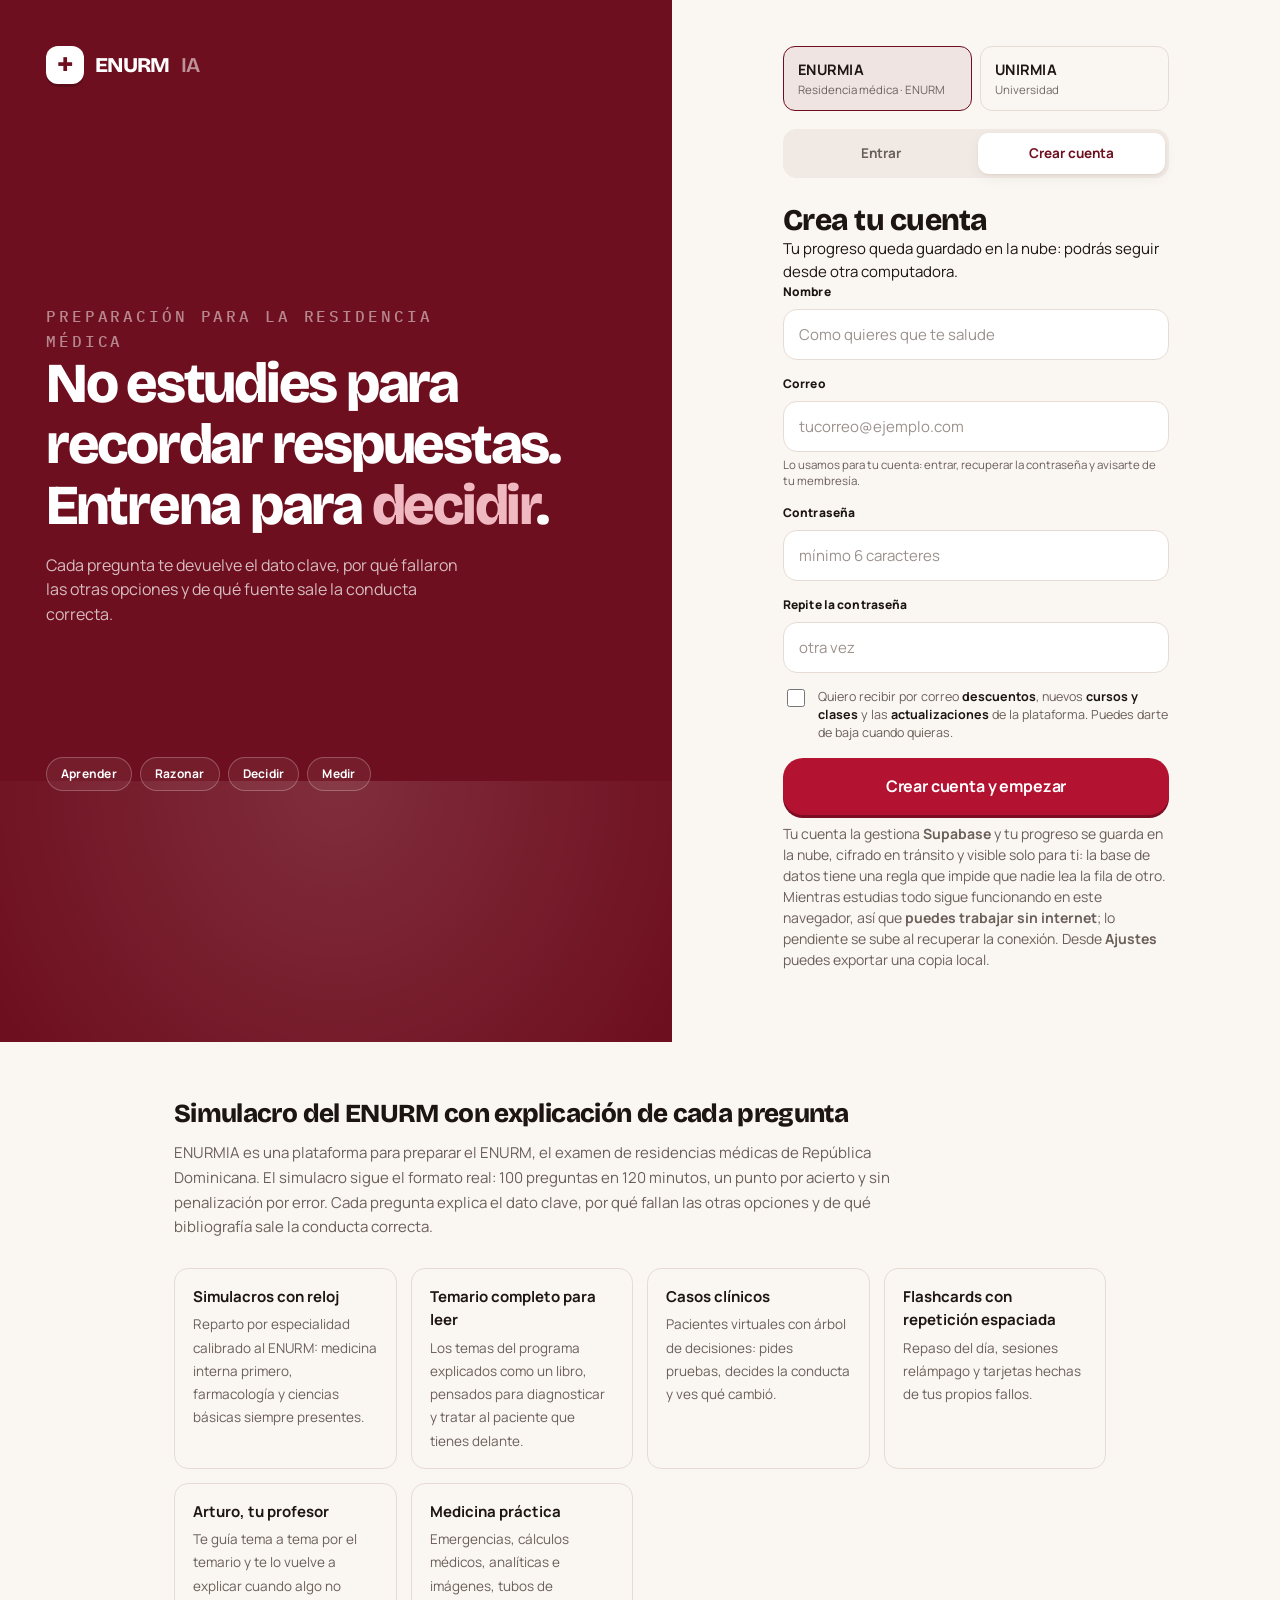
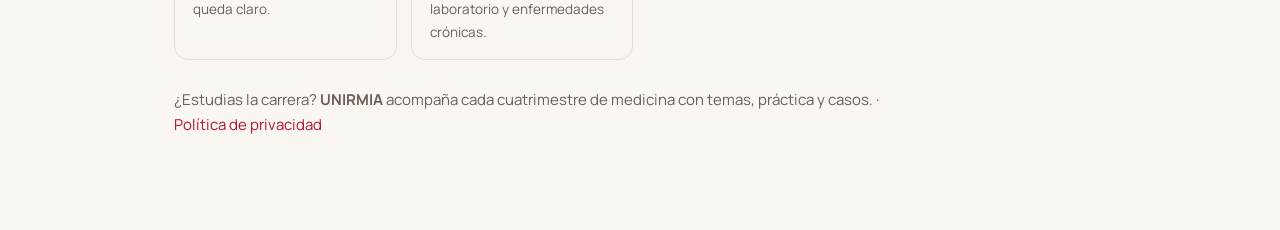
==== commit f654c881: "Portada: seccion "que es ENURMIA" para Google, imagen al compartir y privacidad en el sitemap Co-Aut" ====
--- a/index.html
+++ b/index.html
@@ -14,8 +14,12 @@
 <meta property="og:title" content="ENURMIA — Simulacro ENURM República Dominicana">
 <meta property="og:description" content="Prepara el ENURM con simulacros, casos clínicos explicados, flashcards y temario completo.">
 <meta property="og:url" content="https://www.enurmia.dpdns.org/">
+<meta property="og:image" content="https://www.enurmia.dpdns.org/assets/img/logo-enurmia.png">
+<meta property="og:image:alt" content="Logo de ENURMIA, tu ruta en medicina">
 <meta name="twitter:card" content="summary">
+<meta name="twitter:image" content="https://www.enurmia.dpdns.org/assets/img/logo-enurmia.png">
 <script type="application/ld+json">{"@context":"https://schema.org","@type":"WebSite","name":"ENURMIA","alternateName":["ENURM IA","UNIRMIA"],"url":"https://www.enurmia.dpdns.org/","inLanguage":"es","description":"Plataforma de preparación para el ENURM y la carrera de medicina en República Dominicana."}</script>
+<script type="application/ld+json">{"@context":"https://schema.org","@type":"EducationalOrganization","name":"ENURMIA","url":"https://www.enurmia.dpdns.org/","logo":"https://www.enurmia.dpdns.org/assets/img/logo-enurmia.png","slogan":"Tu ruta en medicina","areaServed":{"@type":"Country","name":"República Dominicana"},"email":"enurmia.rd@gmail.com"}</script>
 <link rel="icon" href="data:image/svg+xml,<svg xmlns='http://www.w3.org/2000/svg' viewBox='0 0 100 100'><rect width='100' height='100' rx='22' fill='%236E0F1F'/><path d='M12 55h16l7-18 10 34 8-22 6 12h29' stroke='white' stroke-width='7' fill='none' stroke-linecap='round' stroke-linejoin='round'/></svg>">
 <link rel="stylesheet" href="assets/css/app.css">
 <style>
@@ -118,6 +122,20 @@
     .pago{ grid-template-columns:1fr; gap:22px; }
     .pago__qr{ max-width:190px; }
   }
+
+  /* Que es ENURMIA. Texto de verdad debajo del acceso: el buscador no
+     puede leer un formulario, y quien llega desde Google quiere saber que
+     es esto antes de crear una cuenta. */
+  .acerca{ max-width:980px; margin:0 auto; padding:56px 24px 64px; color:var(--tinta, #2a1a20); }
+  .acerca h2{ font-size:26px; font-weight:800; line-height:1.2; margin:0 0 12px; }
+  .acerca > p{ font-size:15px; line-height:1.65; color:var(--tinta-60); max-width:720px; margin:0 0 28px; }
+  .acerca__grid{ display:grid; grid-template-columns:repeat(auto-fit, minmax(220px, 1fr)); gap:14px; list-style:none; padding:0; margin:0 0 28px; }
+  .acerca__grid li{ border:1.5px solid var(--linea, rgba(0,0,0,.12)); border-radius:14px; padding:16px 18px; }
+  .acerca__grid b{ display:block; font-size:15px; margin-bottom:4px; }
+  .acerca__grid span{ font-size:13.5px; line-height:1.5; color:var(--tinta-60); }
+  .acerca__pie{ font-size:12.5px; color:var(--tinta-60); }
+  .acerca__pie a{ color:var(--sangria-vivo); }
+  @media (max-width:520px){ .acerca{ padding:40px 16px 48px; } .acerca h2{ font-size:22px; } }
 </style>
 </head>
 <body>
@@ -231,6 +249,23 @@
     </div>
   </section>
 </main>
+
+<section class="acerca" aria-labelledby="acercaTitulo">
+  <h2 id="acercaTitulo">Simulacro del ENURM con explicación de cada pregunta</h2>
+  <p>ENURMIA es una plataforma para preparar el ENURM, el examen de residencias médicas de República Dominicana.
+     El simulacro sigue el formato real: 100 preguntas en 120 minutos, un punto por acierto y sin penalización por error.
+     Cada pregunta explica el dato clave, por qué fallan las otras opciones y de qué bibliografía sale la conducta correcta.</p>
+  <ul class="acerca__grid">
+    <li><b>Simulacros con reloj</b><span>Reparto por especialidad calibrado al ENURM: medicina interna primero, farmacología y ciencias básicas siempre presentes.</span></li>
+    <li><b>Temario completo para leer</b><span>Los temas del programa explicados como un libro, pensados para diagnosticar y tratar al paciente que tienes delante.</span></li>
+    <li><b>Casos clínicos</b><span>Pacientes virtuales con árbol de decisiones: pides pruebas, decides la conducta y ves qué cambió.</span></li>
+    <li><b>Flashcards con repetición espaciada</b><span>Repaso del día, sesiones relámpago y tarjetas hechas de tus propios fallos.</span></li>
+    <li><b>Arturo, tu profesor</b><span>Te guía tema a tema por el temario y te lo vuelve a explicar cuando algo no queda claro.</span></li>
+    <li><b>Medicina práctica</b><span>Emergencias, cálculos médicos, analíticas e imágenes, tubos de laboratorio y enfermedades crónicas.</span></li>
+  </ul>
+  <p class="acerca__pie">¿Estudias la carrera? <b>UNIRMIA</b> acompaña cada cuatrimestre de medicina con temas, práctica y casos.
+     · <a href="privacidad.html">Política de privacidad</a></p>
+</section>
 
 <!-- ============================================================
      PANEL DE MEMBRESIA
@@ -518,7 +553,7 @@
      por todo el archivo. Formato de wa.me: pais + numero, sin signos.
      (NOMBRE_PLAN, PRECIOS, MESES_PLAN y pintarPlanes viven mas arriba,
      junto a pintarPrograma, que los necesita desde su primera llamada.) */
-  const WHATSAPP = '18099991111';
+  const WHATSAPP = '18493712222';
 
   function verPlanes(){
     $('#modalPlanes').classList.remove('hidden');
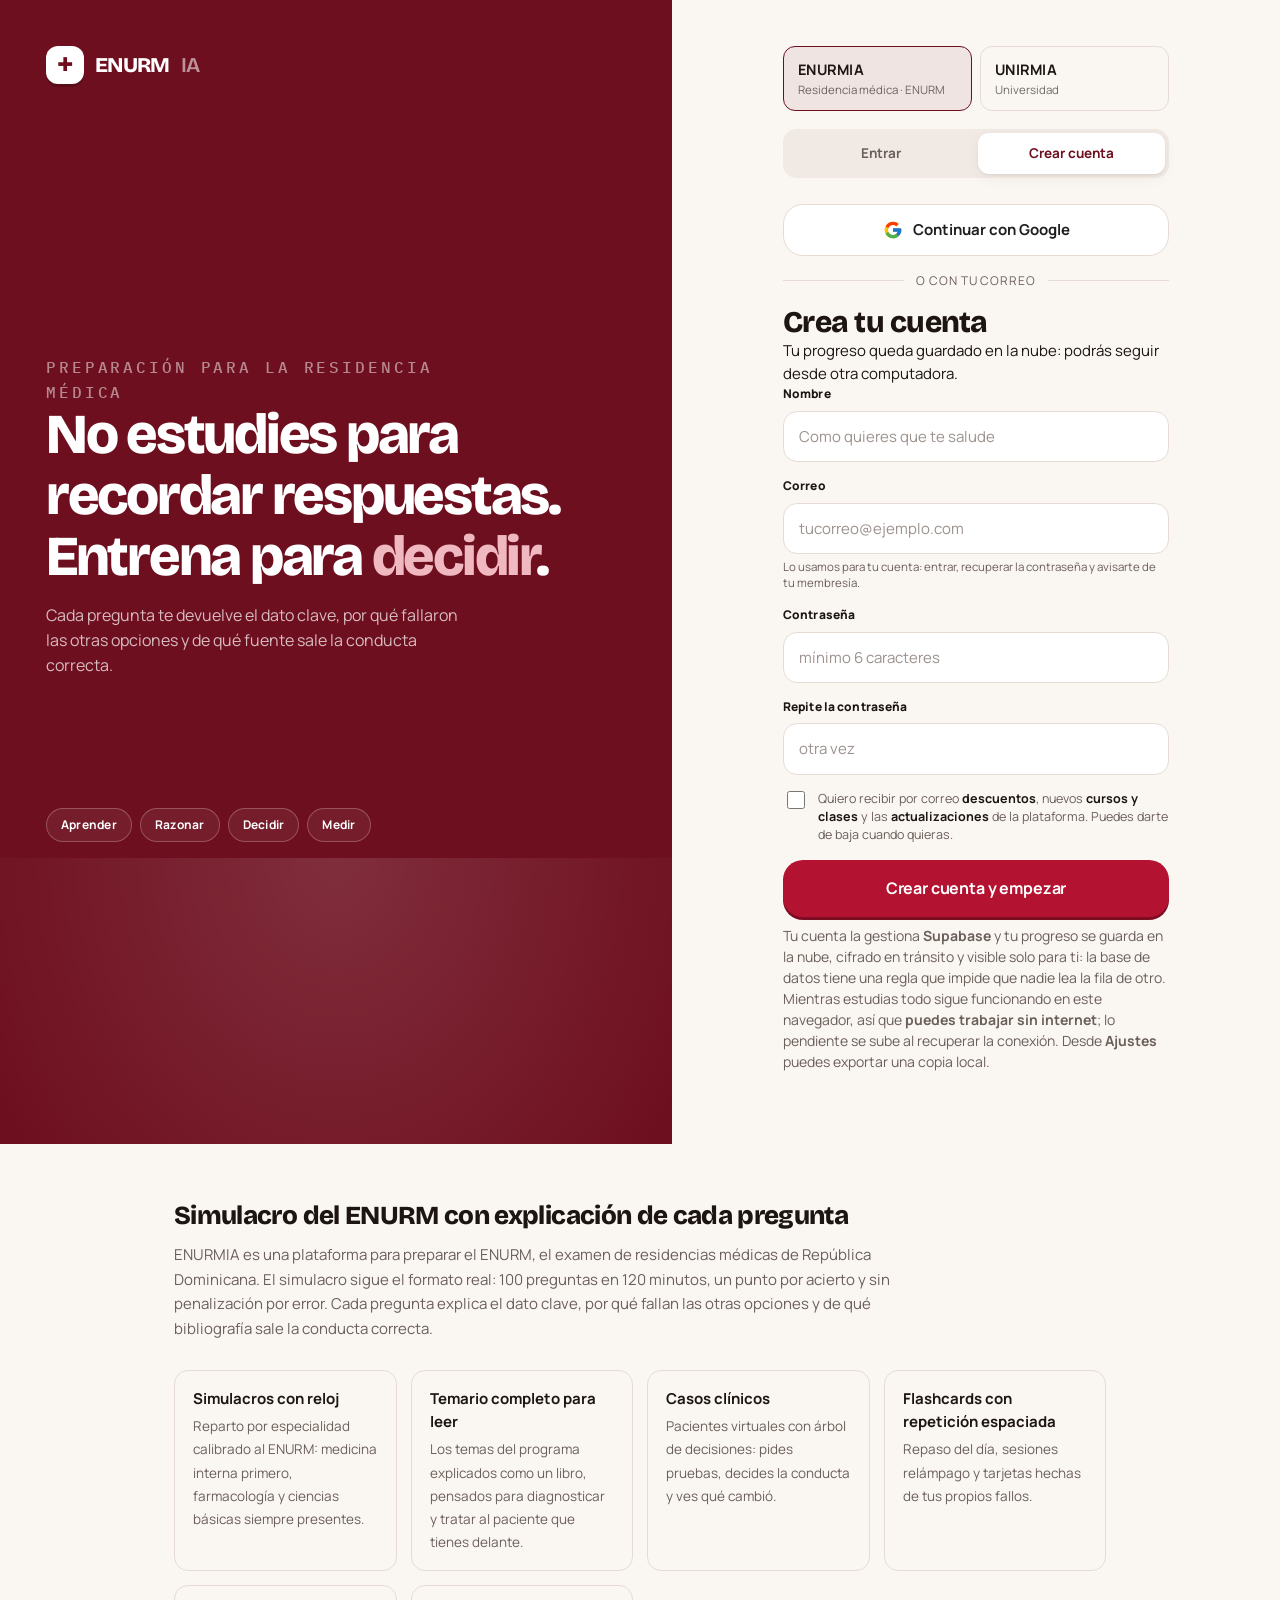
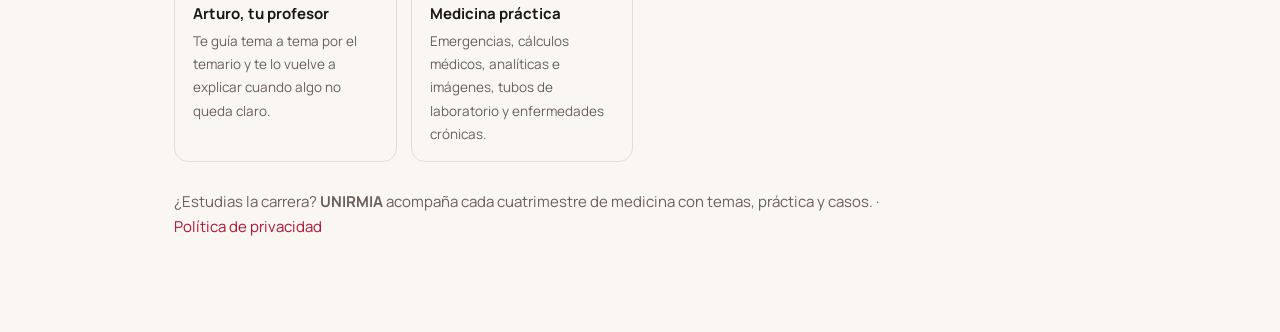
==== commit 9a802ca5: "Entrar o crear cuenta con Google Boton "Continuar con Google" en la pantalla de entrada (Supabase OA" ====
--- a/index.html
+++ b/index.html
@@ -59,6 +59,19 @@
     color:var(--tinta-60); margin:2px 0 16px; cursor:pointer; }
   .acepta-correos input{ flex:none; width:18px; height:18px; margin-top:1px; accent-color:var(--sangria-vivo); }
   .acepta-correos b{ color:var(--tinta, inherit); font-weight:700; }
+  /* Entrar con Google. Va encima de los dos formularios porque es el mismo
+     boton para entrar y para crear cuenta. Blanco con la G de colores: es
+     el aspecto que pide Google y el que la gente reconoce. */
+  .btn-google{ display:flex; align-items:center; justify-content:center; gap:10px; width:100%;
+    padding:13px 18px; border-radius:var(--r-md, 12px); border:1.5px solid var(--linea);
+    background:#fff; color:#1f1f1f; font:inherit; font-size:15px; font-weight:700; cursor:pointer;
+    transition:border-color .15s, box-shadow .15s; }
+  .btn-google:hover{ border-color:#c7c7c7; box-shadow:0 2px 8px rgba(0,0,0,.08); }
+  .btn-google[disabled]{ opacity:.55; pointer-events:none; }
+  .btn-google svg{ width:20px; height:20px; flex:none; }
+  .separador-o{ display:flex; align-items:center; gap:12px; margin:16px 0; font-size:12px;
+    color:var(--tinta-60); text-transform:uppercase; letter-spacing:.08em; }
+  .separador-o::before, .separador-o::after{ content:""; flex:1; height:1px; background:var(--linea); }
   .plan__nom{ display:flex; flex-direction:column; gap:2px; font-size:14.5px; font-weight:800; }
   .plan__nom small{ font-size:11.5px; font-weight:600; opacity:.62; letter-spacing:0; }
   .plan__nom b{
@@ -184,6 +197,15 @@
         <button id="tabEntrar" class="on" role="tab">Entrar</button>
         <button id="tabCrear" role="tab">Crear cuenta</button>
       </div>
+
+      <!-- Un solo boton para entrar y para crear cuenta: si el correo de
+           Google ya tiene cuenta entra en ella; si no, la crea. -->
+      <button type="button" class="btn-google" id="btnGoogle">
+        <svg viewBox="0 0 48 48" aria-hidden="true"><path fill="#FFC107" d="M43.6 20.5H42V20H24v8h11.3C33.7 32.7 29.2 36 24 36c-6.6 0-12-5.4-12-12s5.4-12 12-12c3.1 0 5.8 1.2 7.9 3.1l5.7-5.7C34 6.1 29.3 4 24 4 13 4 4 13 4 24s9 20 20 20 20-9 20-20c0-1.3-.1-2.4-.4-3.5z"/><path fill="#FF3D00" d="M6.3 14.7l6.6 4.8C14.7 15.1 19 12 24 12c3.1 0 5.8 1.2 7.9 3.1l5.7-5.7C34 6.1 29.3 4 24 4 16.3 4 9.7 8.3 6.3 14.7z"/><path fill="#4CAF50" d="M24 44c5.2 0 9.9-2 13.4-5.2l-6.2-5.2C29.2 35.1 26.7 36 24 36c-5.2 0-9.6-3.3-11.3-7.9l-6.5 5C9.5 39.6 16.2 44 24 44z"/><path fill="#1976D2" d="M43.6 20.5H42V20H24v8h11.3c-.8 2.2-2.2 4.2-4.1 5.6l6.2 5.2C37 39.2 44 34 44 24c0-1.3-.1-2.4-.4-3.5z"/></svg>
+        Continuar con Google
+      </button>
+      <div id="avisoGoogle"></div>
+      <div class="separador-o">o con tu correo</div>
 
       <!-- ENTRAR -->
       <form id="formEntrar" autocomplete="on">
@@ -349,6 +371,13 @@
      el mismo. Sin esto, el enlace devolvia aqui en silencio, sin decir
      nada, y era facil de confundir con que el registro no sirvio. */
   const veniaDeConfirmarCorreo = /type=signup/.test(location.hash) || /type=signup/.test(location.search);
+  /* Igual con Google: al salir hacia Google se deja una marca con el
+     programa elegido, y al volver se lee aqui. Si Google devolvio un error
+     (el estudiante cancelo, por ejemplo) viene en la URL como error=... */
+  let volviaDeGoogle = null;
+  try { volviaDeGoogle = JSON.parse(sessionStorage.getItem('enurm.google') || 'null'); } catch (e) {}
+  try { sessionStorage.removeItem('enurm.google'); } catch (e) {}
+  const errorGoogle = /error_description=([^&]*)/.exec(location.hash + '&' + location.search);
 
   const $ = s => document.querySelector(s);
   /* El correo lo escribe quien se registra y luego se pinta con innerHTML.
@@ -560,8 +589,11 @@
     document.body.style.overflow = 'hidden';
   }
 
+  /* Quien entra con Google no escribe su correo en ningun campo; se guarda
+     aqui para que el mensaje de WhatsApp lo lleve igual. */
+  let correoGoogle = '';
   function correoEnUso(){
-    return ($('#u2').value.trim() || $('#u1').value.trim()).toLowerCase();
+    return ($('#u2').value.trim() || $('#u1').value.trim() || correoGoogle).toLowerCase();
   }
 
   function textoWhatsApp(plan, precio){
@@ -689,6 +721,51 @@
 
     pasar($('#avisoEntrar'), msg);
   };
+
+  /* ---------- entrar o crear cuenta con Google ---------- */
+  $('#btnGoogle').onclick = async () => {
+    if (!hayNube) return aviso($('#avisoGoogle'), 'Necesitas conexión para entrar con Google.');
+    const b = $('#btnGoogle');
+    b.disabled = true;
+    try { sessionStorage.setItem('enurm.google', JSON.stringify({ programa: programa, t: Date.now() })); } catch (e) {}
+    const r = await Nube.entrarConGoogle(location.origin + location.pathname);
+    // Si todo va bien el navegador ya se esta yendo a Google.
+    if (!r.ok){ b.disabled = false; aviso($('#avisoGoogle'), r.error); }
+  };
+
+  async function terminarGoogle(){
+    if (errorGoogle){
+      history.replaceState(null, '', location.pathname);
+      const m = decodeURIComponent(errorGoogle[1].replace(/\+/g, ' '));
+      return aviso($('#avisoGoogle'), /not enabled|Unsupported provider/i.test(m)
+        ? 'El acceso con Google todavía no está activado. Usa tu correo y contraseña.'
+        : 'No se pudo entrar con Google. Inténtalo otra vez.');
+    }
+    if (!hayNube) return;
+    aviso($('#avisoGoogle'), 'Entrando con Google…', true);
+    /* Primero se deja al SDK leer el #access_token (getSession espera a que
+       termine de iniciarse) y solo despues se limpia la URL. */
+    const u = await Nube.usuario();
+    history.replaceState(null, '', location.pathname);
+    if (!u) return aviso($('#avisoGoogle'), 'No se pudo entrar con Google. Inténtalo otra vez.');
+
+    correoGoogle = u.email || '';
+    const meta = u.user_metadata || {};
+    const nombre = meta.nombre || meta.full_name || meta.name || (u.email || '').split('@')[0];
+    /* Cuenta recien creada con Google: fijar el programa que tenia elegido.
+       El servidor lo rechaza solo si la cuenta no es nueva, y en ese caso
+       manda lo que ya diga su perfil, como al entrar con contrasena. */
+    const nueva = u.created_at && (Date.now() - new Date(u.created_at).getTime()) < 10 * 60 * 1000;
+    if (nueva && volviaDeGoogle){
+      try { await Nube.fijarProgramaInicial(volviaDeGoogle.programa, nombre); } catch (e) {}
+    }
+    u.user_metadata = Object.assign({}, meta, { nombre: nombre });
+    const msg = await sincronizarAlEntrar(u, u.email);
+    const sus = await Nube.miSuscripcion();
+    if (!sus) return verPlanes();
+    pasar($('#avisoGoogle'), msg);
+  }
+  if (volviaDeGoogle || errorGoogle) terminarGoogle();
 
   /* ---------- recuperar contrasena ---------- */
   $('#olvide').onclick = async ev => {
@@ -745,7 +822,7 @@
   }
 
   // si ya hay sesion abierta, pasar directo
-  if (Almacen.sesion()) location.replace('app.html');
+  if (Almacen.sesion() && !volviaDeGoogle) location.replace('app.html');
 })();
 </script>
 </body>
--- a/assets/css/app.css
+++ b/assets/css/app.css
@@ -523,6 +523,9 @@
 .hoja{display:flex;align-items:center;gap:12px;padding:10px 14px;border-radius:var(--r-sm);background:var(--hueso);cursor:pointer;border:1px solid transparent;transition:transform .14s var(--salida),border-color .2s}
 .hoja:hover{border-color:var(--linea);transform:translateX(3px)}
 .hoja .barra{width:110px;flex:none}
+/* En el telefono la fila no cabe (titulo + chip + barra + %) y ensanchaba toda la pagina del Temario:
+   el titulo va en su propia linea y la barra ocupa lo que quede. */
+@media (max-width:560px){ .hoja{ flex-wrap:wrap; row-gap:6px } .hoja .grow{ flex-basis:100% } .hoja .barra{ flex:1; width:auto } }
 
 /* ---------- grafico de linea ---------- */
 .grafico{width:100%;height:190px;overflow:visible}
